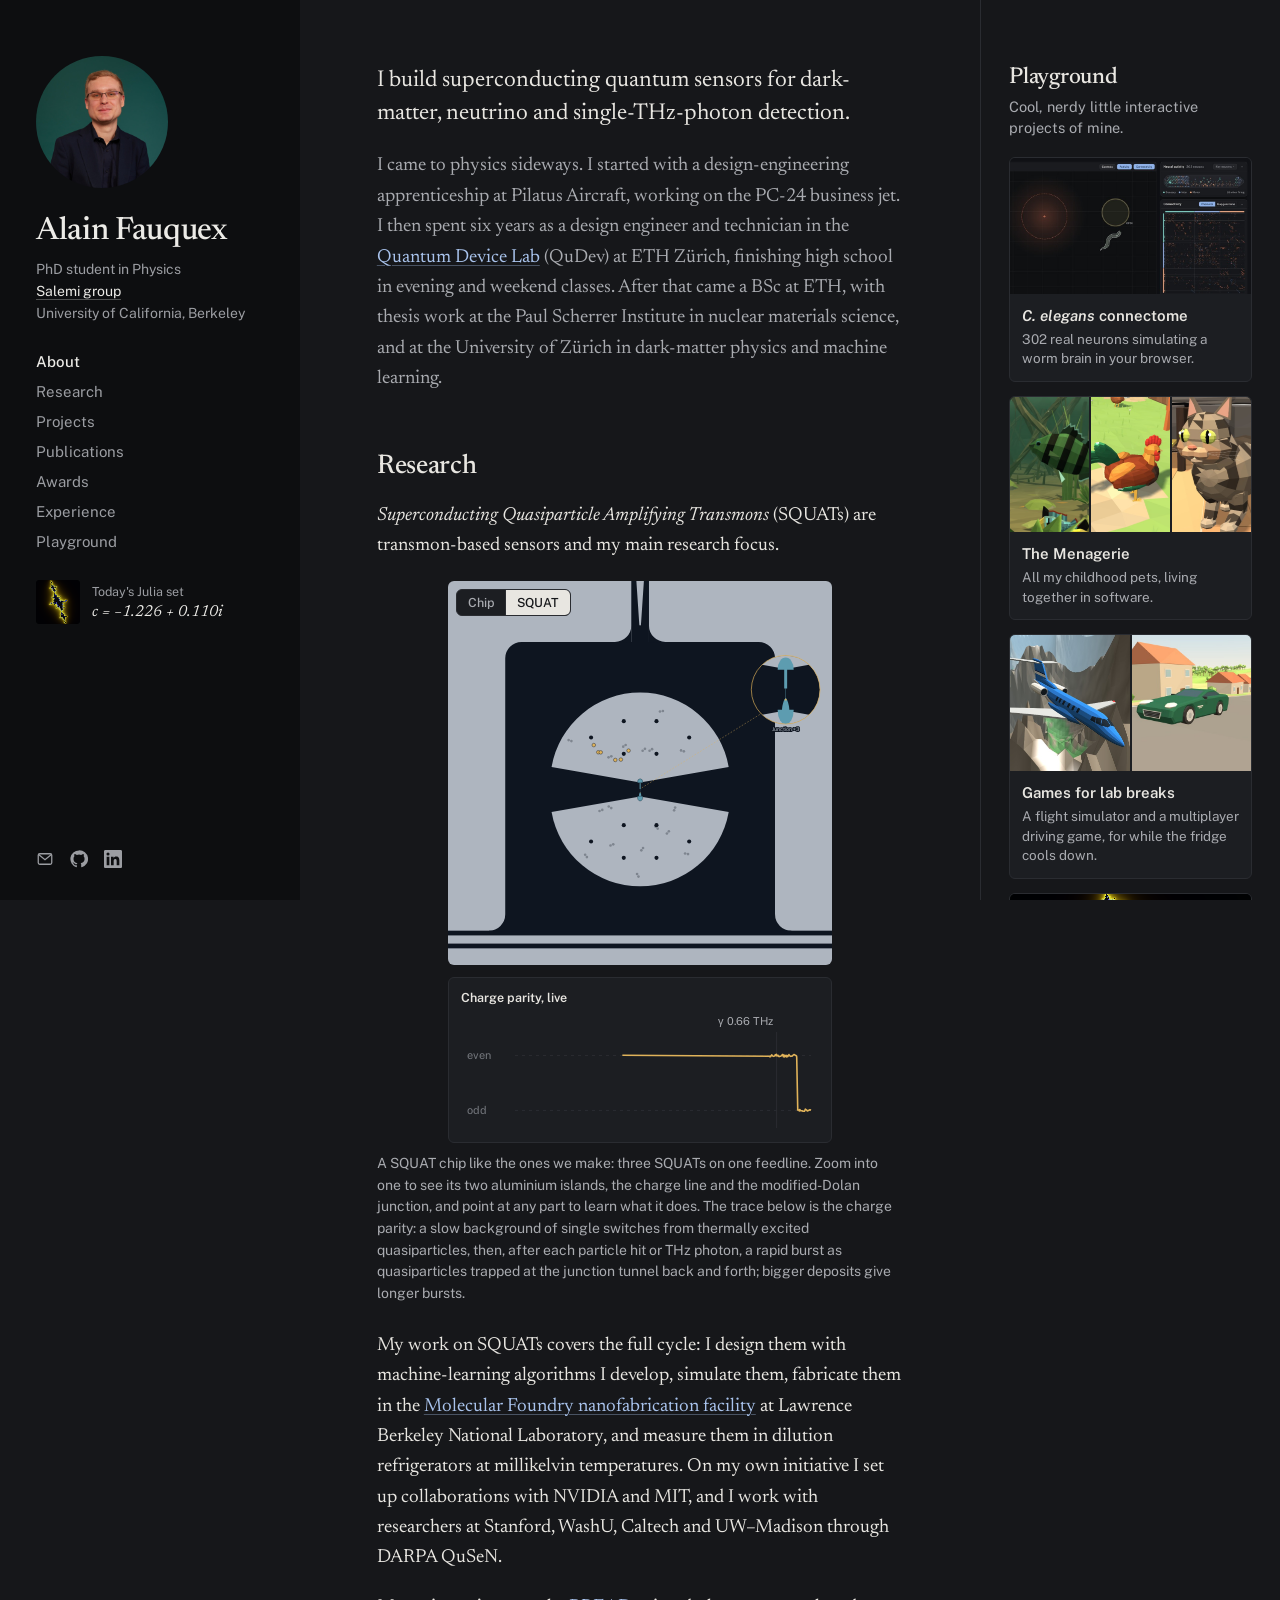
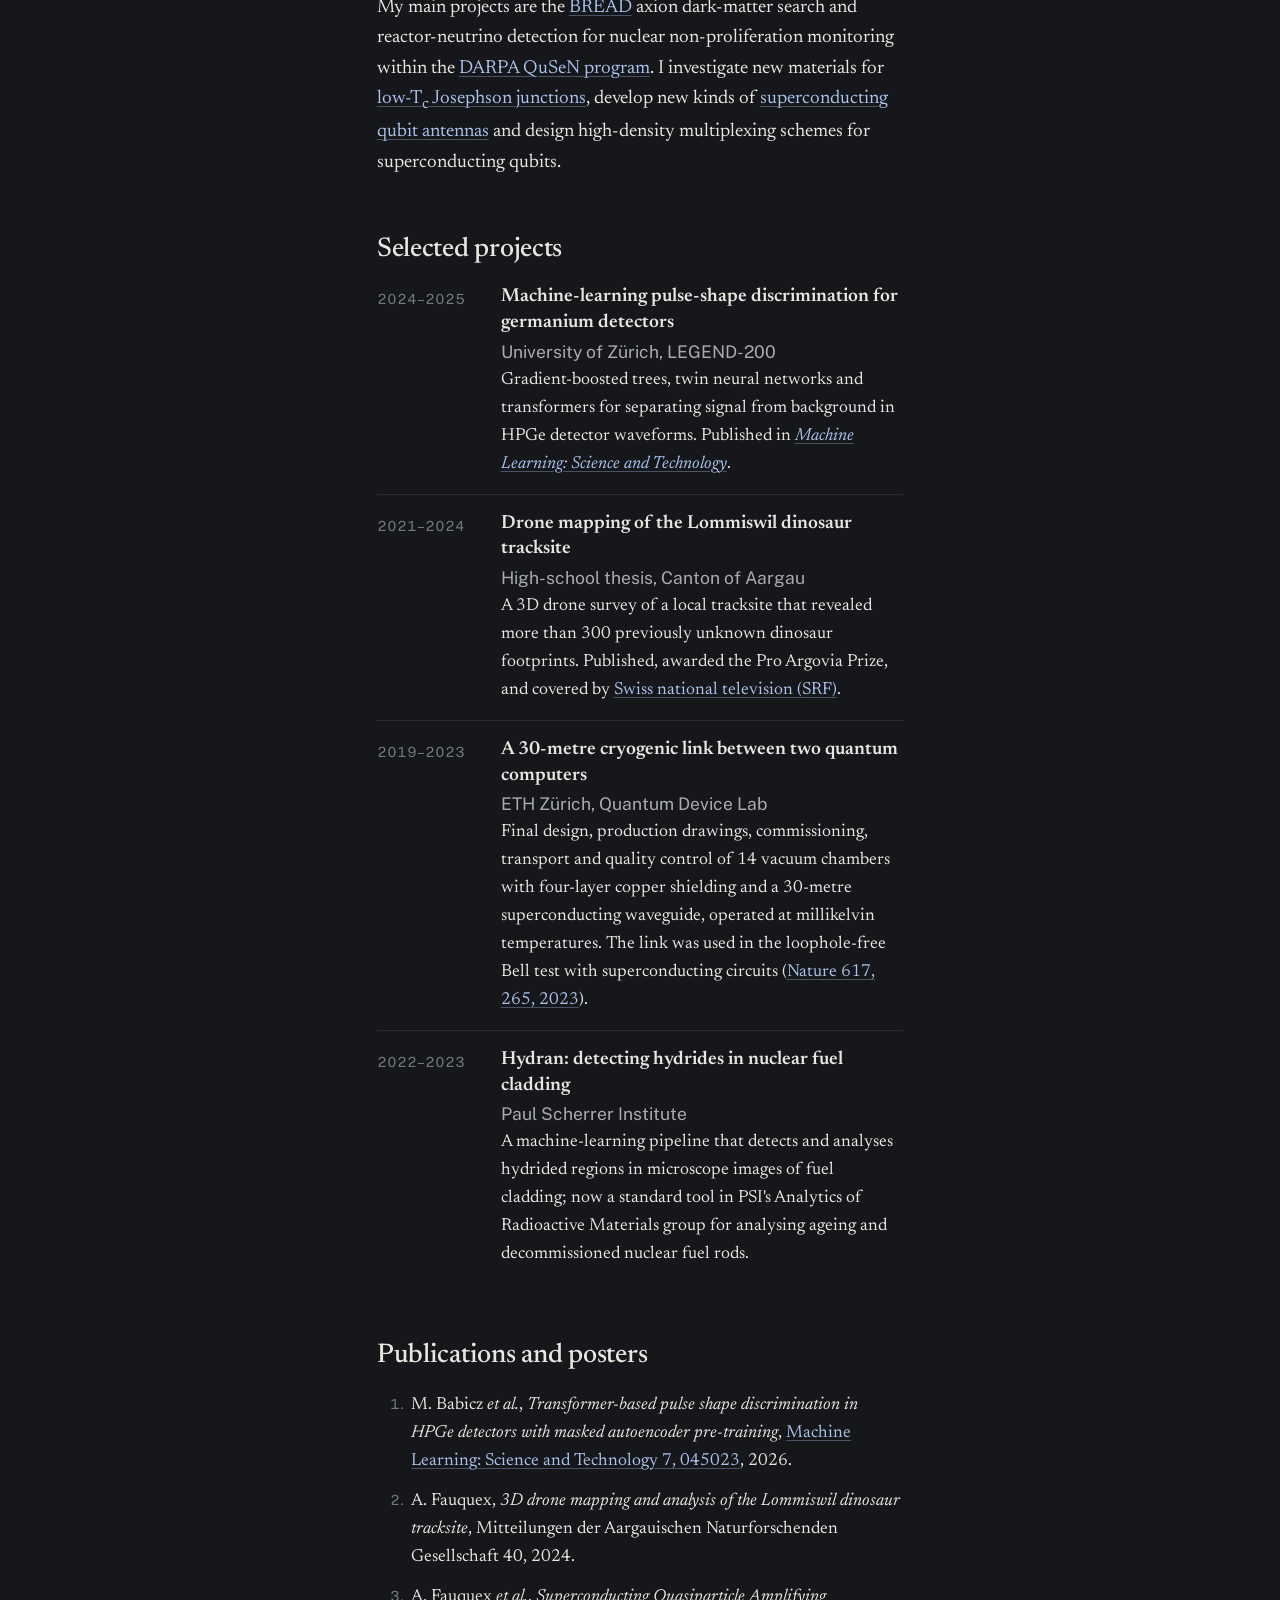
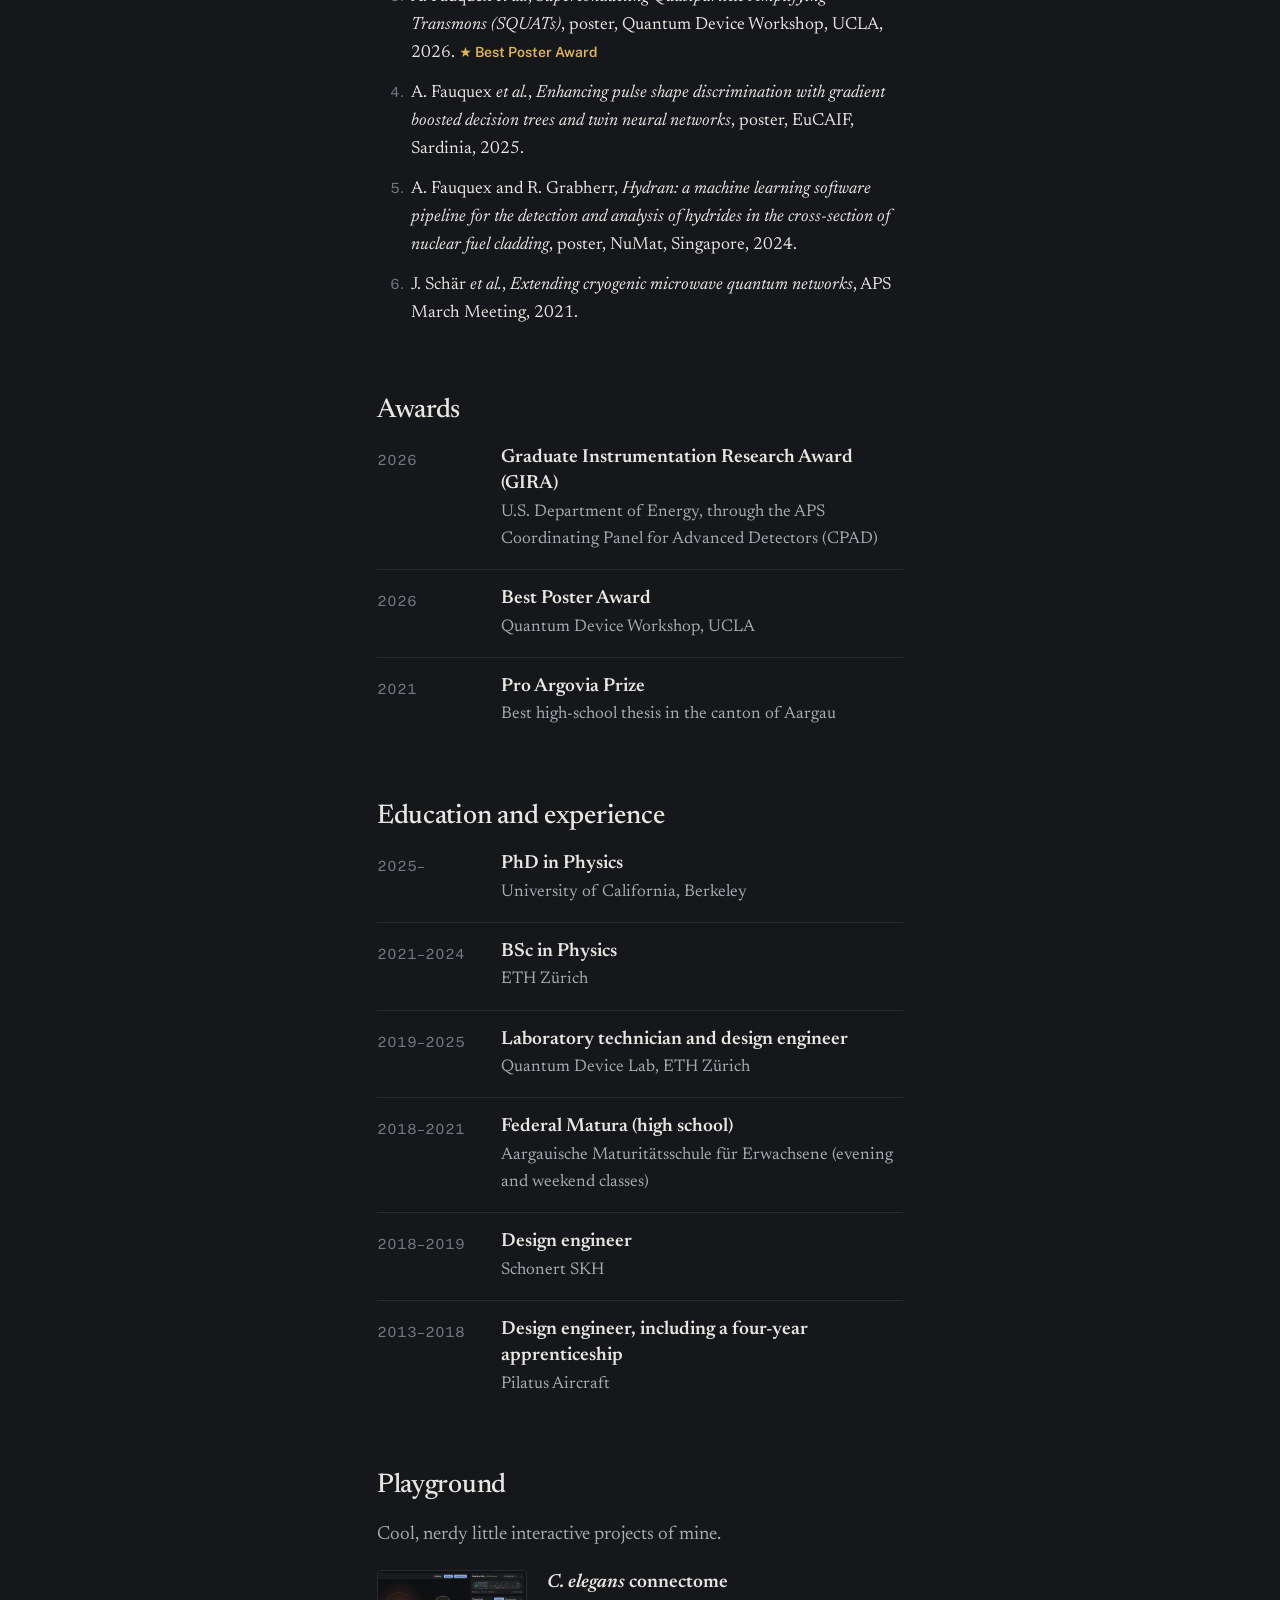
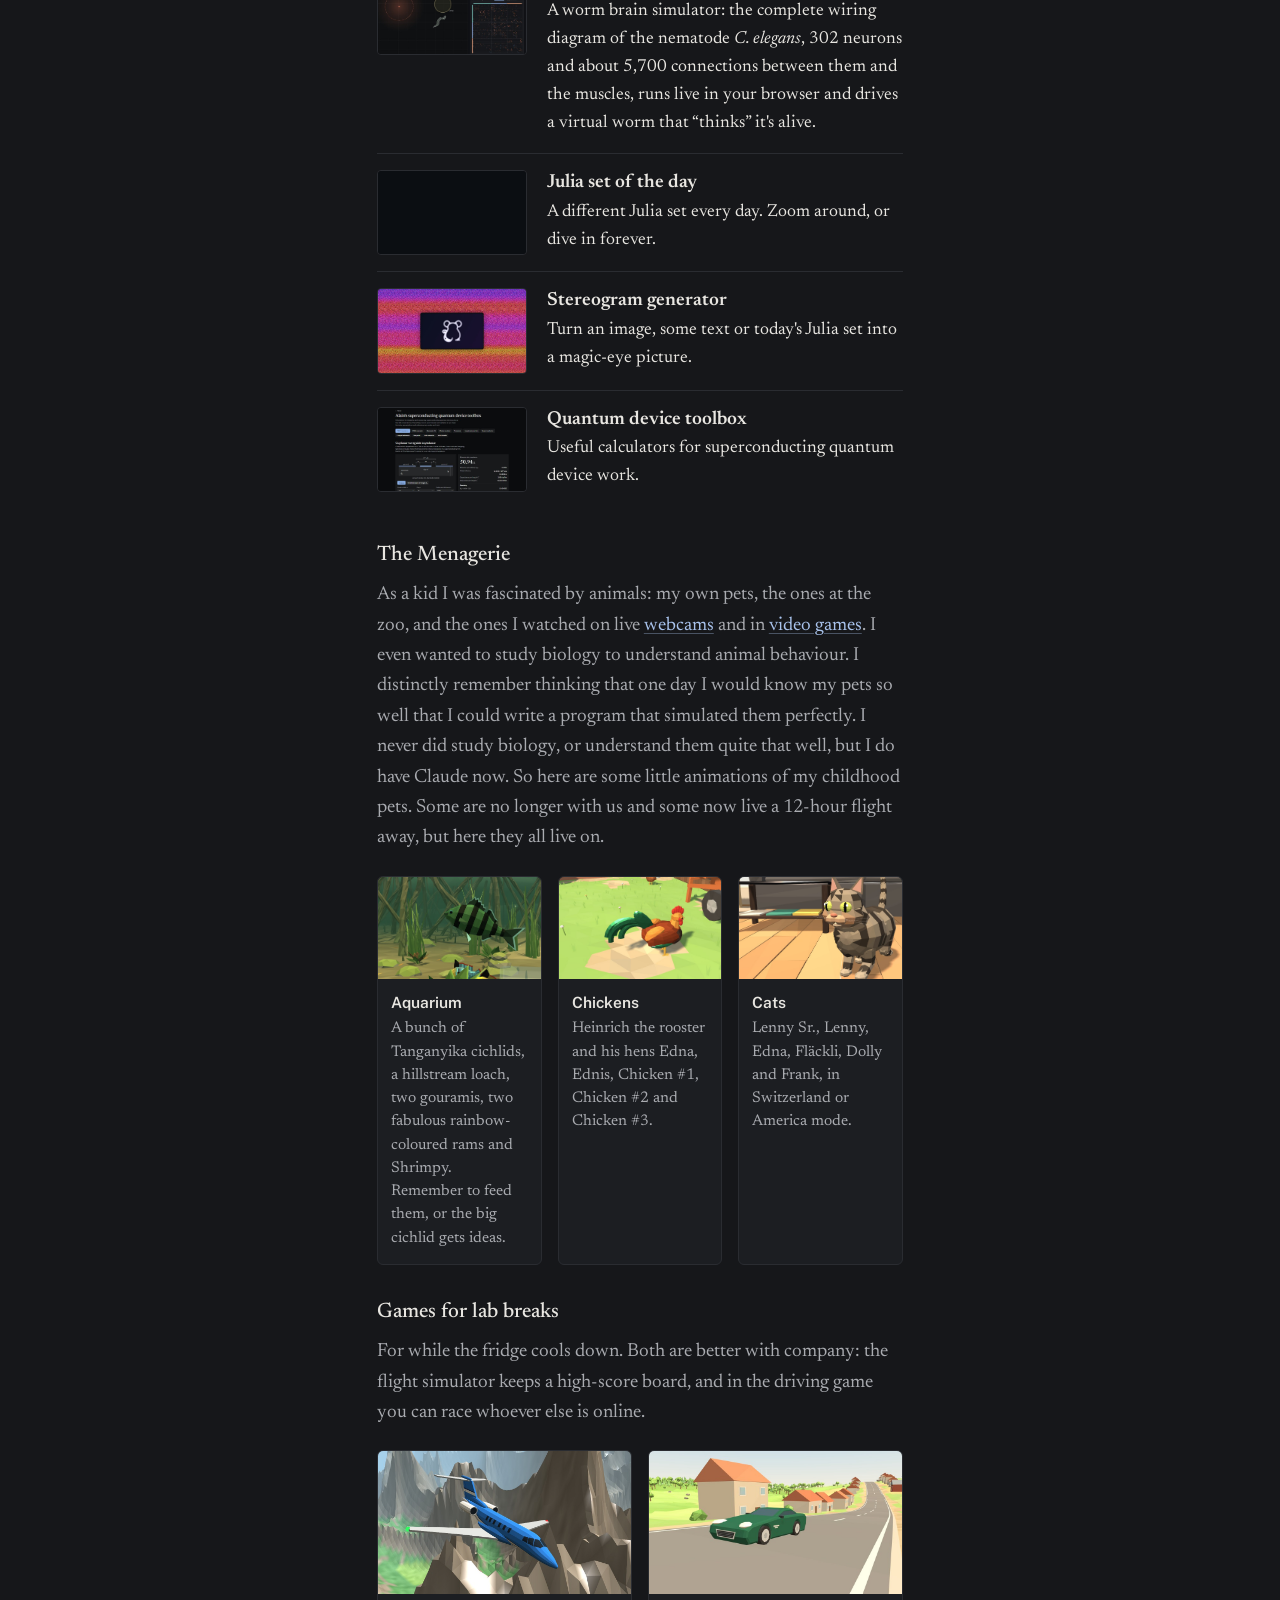
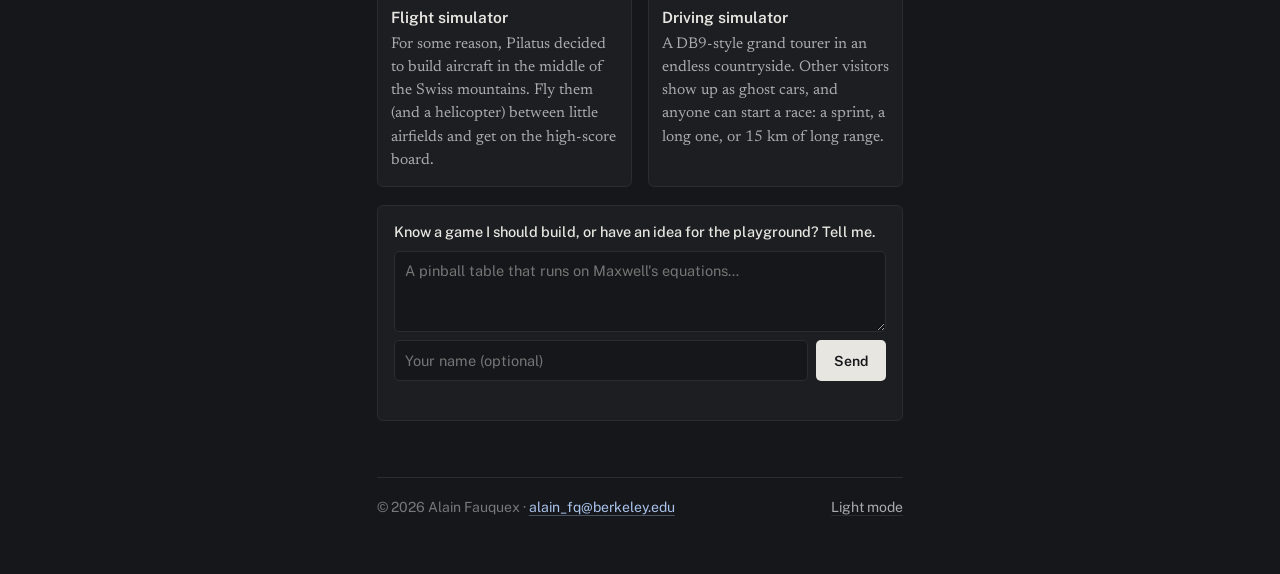
==== index.html @ 5c532722 "SQUAT figure: no native browser tooltip over the drawing Co-Authored-By: Claude Opus 5.5 <noreply@an" ====
<!doctype html>
<html lang="en">
<head>
  <meta charset="utf-8">
  <meta name="viewport" content="width=device-width, initial-scale=1">
  <title>Alain Fauquex</title>
  <meta name="description" content="Alain Fauquex, physics PhD student at UC Berkeley building superconducting quantum sensors for dark-matter, neutrino and single-THz-photon detection.">
  <link rel="icon" href="data:image/svg+xml,<svg xmlns='http://www.w3.org/2000/svg' viewBox='0 0 100 100'><rect width='100' height='100' rx='20' fill='%23121315'/><path d='M14 20 L46 46 L46 54 L14 80 Z' fill='%23ecebe7'/><path d='M86 20 L54 46 L54 54 L86 80 Z' fill='%23ecebe7'/><rect x='46' y='48' width='8' height='4' fill='%23e0b35a'/></svg>">
  <link rel="preconnect" href="https://fonts.googleapis.com">
  <link rel="preconnect" href="https://fonts.gstatic.com" crossorigin>
  <link href="https://fonts.googleapis.com/css2?family=Newsreader:ital,opsz,wght@0,6..72,400;0,6..72,500;0,6..72,600;1,6..72,400&family=Public+Sans:wght@400;500;600&display=swap" rel="stylesheet">
  <link rel="stylesheet" href="assets/style.css?v=20261126e">
  <script src="assets/site.js?v=20261123a"></script>
  <script src="assets/julia-day.js?v=20261122k"></script>
  <script src="assets/previews.js?v=20261124a" defer></script>
  <script src="assets/squat.js?v=20261126g" defer></script>
</head>
<body>
<div class="layout">

  <aside class="side">
    <img class="portrait" src="assets/headshot.jpg" alt="Portrait of Alain Fauquex" width="132" height="132">
    <div>
      <h1>Alain Fauquex</h1>
      <p class="tag">PhD student in Physics<br><a href="https://physics.berkeley.edu/research-faculty/salemi-group">Salemi group</a><br>University of California, Berkeley</p>
    </div>

    <nav aria-label="Sections">
      <a href="#about">About</a>
      <a href="#research">Research</a>
      <a href="#projects">Projects</a>
      <a href="#publications">Publications</a>
      <a href="#awards">Awards</a>
      <a href="#experience">Experience</a>
      <a href="#playground">Playground</a>
    </nav>

    <a class="julia-chip" href="playground/julia.html">
      <canvas id="julia-thumb" width="96" height="96" aria-hidden="true"></canvas>
      <span><span class="jl">Today's Julia set</span><span id="julia-name" class="jn"></span></span>
    </a>

    <div class="links">
      <a data-email href="#" aria-label="Email" title="Email">
        <svg viewBox="0 0 24 24" fill="none" stroke="currentColor" stroke-width="1.7"><rect x="3" y="5" width="18" height="14" rx="2"/><path d="m3.5 6 8.5 7 8.5-7"/></svg>
      </a>
      <a href="https://github.com/fauquexa" aria-label="GitHub" title="GitHub">
        <svg viewBox="0 0 24 24" fill="currentColor"><path d="M12 .5a11.5 11.5 0 0 0-3.64 22.41c.58.1.79-.25.79-.56v-2c-3.2.7-3.88-1.37-3.88-1.37-.52-1.33-1.28-1.69-1.28-1.69-1.05-.71.08-.7.08-.7 1.16.08 1.77 1.19 1.77 1.19 1.03 1.77 2.7 1.26 3.36.96.1-.75.4-1.26.73-1.55-2.55-.29-5.24-1.28-5.24-5.69 0-1.26.45-2.28 1.19-3.09-.12-.29-.52-1.46.11-3.05 0 0 .97-.31 3.17 1.18a11 11 0 0 1 5.77 0c2.2-1.49 3.17-1.18 3.17-1.18.63 1.59.23 2.76.11 3.05.74.81 1.19 1.83 1.19 3.09 0 4.42-2.7 5.39-5.26 5.68.41.36.78 1.06.78 2.14v3.17c0 .31.21.67.8.56A11.5 11.5 0 0 0 12 .5Z"/></svg>
      </a>
      <a href="https://www.linkedin.com/in/alain-fauquex-3509b337a/" aria-label="LinkedIn" title="LinkedIn">
        <svg viewBox="0 0 24 24" fill="currentColor"><path d="M20.45 20.45h-3.56v-5.57c0-1.33-.03-3.04-1.85-3.04-1.86 0-2.14 1.45-2.14 2.94v5.67H9.34V9h3.42v1.56h.05c.48-.9 1.64-1.85 3.37-1.85 3.6 0 4.27 2.37 4.27 5.46v6.28ZM5.34 7.43a2.06 2.06 0 1 1 0-4.13 2.06 2.06 0 0 1 0 4.13ZM7.12 20.45H3.56V9h3.56v11.45ZM22.22 0H1.77C.79 0 0 .77 0 1.73v20.54C0 23.23.79 24 1.77 24h20.45c.98 0 1.78-.77 1.78-1.73V1.73C24 .77 23.2 0 22.22 0Z"/></svg>
      </a>
    </div>
  </aside>

  <main class="main">

    <section id="about">
      <p class="lead">I build superconducting quantum sensors for dark-matter, neutrino and single-THz-photon detection.</p>
      <p class="soft">I came to physics sideways. I started with a design-engineering apprenticeship at Pilatus Aircraft, working on the PC-24 business jet. I then spent six years as a design engineer and technician in the <a href="https://qudev.phys.ethz.ch/">Quantum Device Lab</a> (QuDev) at ETH Zürich, finishing high school in evening and weekend classes. After that came a BSc at ETH, with thesis work at the Paul Scherrer Institute in nuclear materials science, and at the University of Zürich in dark-matter physics and machine learning.</p>
    </section>

    <section id="research">
      <h2>Research</h2>
      <p><em>Superconducting Quasiparticle Amplifying Transmons</em> (SQUATs) are transmon-based sensors and my main research focus.</p>
      <figure class="squat" id="squatFig">
        <div class="sq-stage">
          <svg viewBox="-235 -255 470 470" role="group" aria-label="Interactive drawing of a SQUAT chip: three pizza-shaped SQUATs on one feedline, which zooms into a single SQUAT with its charge line, two superconducting islands and a modified-Dolan Josephson junction"></svg>
          <div class="sq-zoom" role="group" aria-label="Zoom"><button type="button" data-view="chip">Chip</button><button type="button" data-view="squat" class="on">SQUAT</button></div>
          <p class="sq-hint" hidden>Click a SQUAT to zoom in</p>
        </div>
        <div class="sq-panel sq-tracebox">
          <div class="sq-head">Charge parity, live</div>
          <div class="sq-trace"><canvas aria-hidden="true"></canvas></div>
        </div>
        <figcaption>A SQUAT chip like the ones we make: three SQUATs on one feedline. Zoom into one to see its two aluminium islands, the charge line and the modified-Dolan junction, and point at any part to learn what it does. The trace below is the charge parity: a slow background of single switches from thermally excited quasiparticles, then, after each particle hit or THz photon, a rapid burst as quasiparticles trapped at the junction tunnel back and forth; bigger deposits give longer bursts.</figcaption>
      </figure>
      <p>My work on SQUATs covers the full cycle: I design them with machine-learning algorithms I develop, simulate them, fabricate them in the <a href="https://foundry.lbl.gov/expertise-instrumentation/#nanofabrication-facility-instrumentation">Molecular Foundry nanofabrication facility</a> at Lawrence Berkeley National Laboratory, and measure them in dilution refrigerators at millikelvin temperatures. On my own initiative I set up collaborations with NVIDIA and MIT, and I work with researchers at Stanford, WashU, Caltech and UW–Madison through DARPA QuSeN.</p>
      <p>My main projects are the <a href="https://arxiv.org/abs/2111.12103">BREAD</a> axion dark-matter search and reactor-neutrino detection for nuclear non-proliferation monitoring within the <a href="https://www.darpa.mil/research/programs/qusen">DARPA QuSeN program</a>. I investigate new materials for <a href="https://arxiv.org/abs/2510.25203">low-T<sub>c</sub> Josephson junctions</a>, develop new kinds of <a href="https://arxiv.org/abs/2103.06803">superconducting qubit antennas</a> and design high-density multiplexing schemes for superconducting qubits.</p>
    </section>

    <section id="projects">
      <h2>Selected projects</h2>
      <ul class="entries">
        <li><span class="when">2024–2025</span><div>
          <h3>Machine-learning pulse-shape discrimination for germanium detectors</h3>
          <p class="meta">University of Zürich, LEGEND-200</p>
          <p>Gradient-boosted trees, twin neural networks and transformers for separating signal from background in HPGe detector waveforms. Published in <a href="https://iopscience.iop.org/article/10.1088/2632-2153/ae7ec9"><i>Machine Learning: Science and Technology</i></a>.</p>
        </div></li>
        <li><span class="when">2021–2024</span><div>
          <h3>Drone mapping of the Lommiswil dinosaur tracksite</h3>
          <p class="meta">High-school thesis, Canton of Aargau</p>
          <p>A 3D drone survey of a local tracksite that revealed more than 300 previously unknown dinosaur footprints. Published, awarded the Pro Argovia Prize, and covered by <a href="https://www.srf.ch/wissen/natur-tiere/palaeontologie-von-oben-drohnen-enthuellen-schweizer-dinosaurierspuren-aus-der-luft">Swiss national television (SRF)</a>.</p>
        </div></li>
        <li><span class="when">2019–2023</span><div>
          <h3>A 30-metre cryogenic link between two quantum computers</h3>
          <p class="meta">ETH Zürich, Quantum Device Lab</p>
          <p>Final design, production drawings, commissioning, transport and quality control of 14 vacuum chambers with four-layer copper shielding and a 30-metre superconducting waveguide, operated at millikelvin temperatures. The link was used in the loophole-free Bell test with superconducting circuits (<a href="https://www.nature.com/articles/s41586-023-05885-0">Nature 617, 265, 2023</a>).</p>
        </div></li>
        <li><span class="when">2022–2023</span><div>
          <h3>Hydran: detecting hydrides in nuclear fuel cladding</h3>
          <p class="meta">Paul Scherrer Institute</p>
          <p>A machine-learning pipeline that detects and analyses hydrided regions in microscope images of fuel cladding; now a standard tool in PSI's Analytics of Radioactive Materials group for analysing ageing and decommissioned nuclear fuel rods.</p>
        </div></li>
      </ul>
    </section>

    <section id="publications">
      <h2>Publications and posters</h2>
      <ol class="pubs">
        <li>M. Babicz <i>et al.</i>, <span class="title">Transformer-based pulse shape discrimination in HPGe detectors with masked autoencoder pre-training</span>, <a href="https://iopscience.iop.org/article/10.1088/2632-2153/ae7ec9">Machine Learning: Science and Technology 7, 045023</a>, 2026.</li>
        <li>A. Fauquex, <span class="title">3D drone mapping and analysis of the Lommiswil dinosaur tracksite</span>, Mitteilungen der Aargauischen Naturforschenden Gesellschaft 40, 2024.</li>
        <li>A. Fauquex <i>et al.</i>, <span class="title">Superconducting Quasiparticle Amplifying Transmons (SQUATs)</span>, poster, Quantum Device Workshop, UCLA, 2026. <span class="award">★ Best Poster Award</span></li>
        <li>A. Fauquex <i>et al.</i>, <span class="title">Enhancing pulse shape discrimination with gradient boosted decision trees and twin neural networks</span>, poster, EuCAIF, Sardinia, 2025.</li>
        <li>A. Fauquex and R. Grabherr, <span class="title">Hydran: a machine learning software pipeline for the detection and analysis of hydrides in the cross-section of nuclear fuel cladding</span>, poster, NuMat, Singapore, 2024.</li>
        <li>J. Schär <i>et al.</i>, <span class="title">Extending cryogenic microwave quantum networks</span>, APS March Meeting, 2021.</li>
      </ol>
    </section>

    <section id="awards">
      <h2>Awards</h2>
      <ul class="entries">
        <li><span class="when">2026</span><div><h3>Graduate Instrumentation Research Award (GIRA)</h3><span class="where">U.S. Department of Energy, through the APS Coordinating Panel for Advanced Detectors (CPAD)</span></div></li>
        <li><span class="when">2026</span><div><h3>Best Poster Award</h3><span class="where">Quantum Device Workshop, UCLA</span></div></li>
        <li><span class="when">2021</span><div><h3>Pro Argovia Prize</h3><span class="where">Best high-school thesis in the canton of Aargau</span></div></li>
      </ul>
    </section>

    <section id="experience">
      <h2>Education and experience</h2>
      <ul class="entries">
        <li><span class="when">2025–</span><div><h3>PhD in Physics</h3><span class="where">University of California, Berkeley</span></div></li>
        <li><span class="when">2021–2024</span><div><h3>BSc in Physics</h3><span class="where">ETH Zürich</span></div></li>
        <li><span class="when">2019–2025</span><div><h3>Laboratory technician and design engineer</h3><span class="where">Quantum Device Lab, ETH Zürich</span></div></li>
        <li><span class="when">2018–2021</span><div><h3>Federal Matura (high school)</h3><span class="where">Aargauische Maturitätsschule für Erwachsene (evening and weekend classes)</span></div></li>
        <li><span class="when">2018–2019</span><div><h3>Design engineer</h3><span class="where">Schonert SKH</span></div></li>
        <li><span class="when">2013–2018</span><div><h3>Design engineer, including a four-year apprenticeship</h3><span class="where">Pilatus Aircraft</span></div></li>
      </ul>
    </section>

    <section id="playground">
      <h2>Playground</h2>
      <p class="soft">Cool, nerdy little interactive projects of mine.</p>
      <ul class="entries playlist">
        <li><a class="thumb" href="playground/worm.html" tabindex="-1" aria-hidden="true"><img src="assets/thumbs/worm.jpg?v=20261124b" alt="" loading="lazy" width="800" height="450"></a><div><h3><a href="playground/worm.html"><i>C. elegans</i> connectome</a></h3><p>A worm brain simulator: the complete wiring diagram of the nematode <i>C. elegans</i>, 302 neurons and about 5,700 connections between them and the muscles, runs live in your browser and drives a virtual worm that “thinks” it's alive.</p></div></li>
        <li><a class="thumb" href="playground/julia.html" tabindex="-1" aria-hidden="true"><canvas data-preview="julia"></canvas></a><div><h3><a href="playground/julia.html">Julia set of the day</a></h3><p>A different Julia set every day. Zoom around, or dive in forever.</p></div></li>
        <li><a class="thumb" href="playground/stereogram.html" tabindex="-1" aria-hidden="true"><img src="assets/thumbs/stereogram.jpg" alt="" loading="lazy" width="800" height="450"></a><div><h3><a href="playground/stereogram.html">Stereogram generator</a></h3><p>Turn an image, some text or today's Julia set into a magic-eye picture.</p></div></li>
        <li><a class="thumb" href="playground/toolbox.html" tabindex="-1" aria-hidden="true"><img src="assets/thumbs/toolbox.jpg" alt="" loading="lazy" width="800" height="450"></a><div><h3><a href="playground/toolbox.html">Quantum device toolbox</a></h3><p>Useful calculators for superconducting quantum device work.</p></div></li>
      </ul>
      <div id="menagerie" class="menagerie">
        <h3 class="subhead">The Menagerie</h3>
        <p class="soft">As a kid I was fascinated by animals: my own pets, the ones at the zoo, and the ones I watched on live <a href="https://www.montereybayaquarium.org/cams-videos/live-cams">webcams</a> and in <a href="https://en.wikipedia.org/wiki/Zoo_Tycoon_2">video games</a>. I even wanted to study biology to understand animal behaviour. I distinctly remember thinking that one day I would know my pets so well that I could write a program that simulated them perfectly. I never did study biology, or understand them quite that well, but I do have Claude now. So here are some little animations of my childhood pets. Some are no longer with us and some now live a 12-hour flight away, but here they all live on.</p>
        <ul class="pets">
          <li><a href="playground/aquarium.html"><img src="assets/thumbs/aquarium.jpg" alt="Cichlids and friends in a mangrove creek" loading="lazy" width="800" height="450"><b>Aquarium</b><span>A bunch of Tanganyika cichlids, a hillstream loach, two gouramis, two fabulous rainbow-coloured rams and Shrimpy. Remember to feed them, or the big cichlid gets ideas.</span></a></li>
          <li><a href="playground/chickens.html"><img src="assets/thumbs/chickens.jpg" alt="Chickens in a back garden" loading="lazy" width="800" height="450"><b>Chickens</b><span>Heinrich the rooster and his hens Edna, Ednis, Chicken #1, Chicken #2 and Chicken #3.</span></a></li>
          <li><a href="playground/cats.html"><img src="assets/thumbs/cats.jpg" alt="Six cats in a little apartment" loading="lazy" width="800" height="450"><b>Cats</b><span>Lenny Sr., Lenny, Edna, Fläckli, Dolly and Frank, in Switzerland or America mode.</span></a></li>
        </ul>
      </div>
      <div id="games" class="menagerie">
        <h3 class="subhead">Games for lab breaks</h3>
        <p class="soft">For while the fridge cools down. Both are better with company: the flight simulator keeps a high-score board, and in the driving game you can race whoever else is online.</p>
        <ul class="pets duo-cards">
          <li><a href="playground/flight.html"><img src="assets/thumbs/flight.jpg" alt="A PC-24 flying over low-poly mountains" loading="lazy" width="800" height="450"><b>Flight simulator</b><span>For some reason, Pilatus decided to build aircraft in the middle of the Swiss mountains. Fly them (and a helicopter) between little airfields and get on the high-score board.</span></a></li>
          <li><a href="playground/drive.html"><img src="assets/thumbs/drive.jpg?v=20261125c" alt="A green low-poly grand tourer on a village road" loading="lazy" width="800" height="450"><b>Driving simulator</b><span>A DB9-style grand tourer in an endless countryside. Other visitors show up as ghost cars, and anyone can start a race: a sprint, a long one, or 15 km of long range.</span></a></li>
        </ul>
        <form class="recommend" id="recommend" novalidate>
          <label for="recMsg">Know a game I should build, or have an idea for the playground? Tell me.</label>
          <textarea id="recMsg" name="message" rows="3" maxlength="1000" placeholder="A pinball table that runs on Maxwell's equations…"></textarea>
          <div class="rec-row">
            <input id="recName" name="name" type="text" maxlength="40" autocomplete="name" placeholder="Your name (optional)" aria-label="Your name (optional)">
            <input id="recWeb" name="website" type="text" tabindex="-1" autocomplete="off" aria-hidden="true" class="rec-hp">
            <button type="submit" id="recSend">Send</button>
          </div>
          <p class="rec-status" id="recStatus" aria-live="polite"></p>
        </form>
      </div>
    </section>

    <footer>
      <span>© <span id="yr"></span> Alain Fauquex · <a data-email="text" href="#">Email</a></span>
      <button class="theme-btn" type="button">Dark mode</button>
    </footer>
  </main>

  <aside class="play" id="play" aria-label="Playground">
    <div class="play-head">
      <h2>Playground</h2>
      <p>Cool, nerdy little interactive projects of mine.</p>
    </div>
    <div class="tiles">
      <a class="tile" href="playground/worm.html"><img src="assets/thumbs/worm.jpg?v=20261124b" alt="The worm brain simulator: a worm in its arena next to the connectivity matrix" loading="lazy" width="800" height="450"><span class="t"><b><i>C. elegans</i> connectome</b><span>302 real neurons simulating a worm brain in your browser.</span></span></a>
      <a class="tile" href="#menagerie"><span class="trio" aria-hidden="true"><img src="assets/thumbs/aquarium.jpg" alt="" loading="lazy" width="800" height="450"><img src="assets/thumbs/chickens.jpg" alt="" loading="lazy" width="800" height="450"><img src="assets/thumbs/cats.jpg" alt="" loading="lazy" width="800" height="450"></span><span class="t"><b>The Menagerie</b><span>All my childhood pets, living together in software.</span></span></a>
      <a class="tile" href="#games"><span class="duo" aria-hidden="true"><img src="assets/thumbs/flight.jpg" alt="" loading="lazy" width="800" height="450"><img src="assets/thumbs/drive.jpg?v=20261125c" alt="" loading="lazy" width="800" height="450"></span><span class="t"><b>Games for lab breaks</b><span>A flight simulator and a multiplayer driving game, for while the fridge cools down.</span></span></a>
      <a class="tile" href="playground/julia.html"><canvas data-preview="julia" aria-hidden="true"></canvas><span class="t"><b>Julia set of the day</b><span>A new fractal every day.</span></span></a>
      <a class="tile" href="playground/stereogram.html"><img src="assets/thumbs/stereogram.jpg" alt="A stereogram with a hidden logo" loading="lazy" width="800" height="450"><span class="t"><b>Stereogram generator</b><span>Hide your logo, some text or today's Julia set in a magic-eye picture.</span></span></a>
      <a class="tile" href="playground/toolbox.html"><img src="assets/thumbs/toolbox.jpg" alt="The quantum device toolbox" loading="lazy" width="800" height="450"><span class="t"><b>Quantum device toolbox</b><span>The little calculators I keep needing in the lab.</span></span></a>
    </div>
  </aside>
</div>

<script>
  document.getElementById("yr").textContent = new Date().getFullYear();
  (function () {   // recommendations: an insert-only table in the flight sim's Supabase project
    const URL = "https://wemzarbrguakuubrvnup.supabase.co/rest/v1/recommendations", KEY = "sb_publishable_4SEdchJwygPY8b-BCyJxjw_eatXLJ68";
    const form = document.getElementById("recommend"), msg = document.getElementById("recMsg"), name = document.getElementById("recName");
    const btn = document.getElementById("recSend"), status = document.getElementById("recStatus");
    const say = (t, bad) => { status.textContent = t; status.classList.toggle("bad", !!bad); };
    form.addEventListener("submit", async (e) => {
      e.preventDefault();
      const text = msg.value.trim();
      if (!text) { say("Write something first.", true); msg.focus(); return; }
      if (document.getElementById("recWeb").value) { form.reset(); say("Thanks, got it!"); return; }   // a bot filled the hidden field
      let last = 0; try { last = +localStorage.getItem("recSent") || 0; } catch (err) {}
      if (Date.now() - last < 30000) { say("Thanks! Give it half a minute before sending another one.", true); return; }
      btn.disabled = true; say("Sending…");
      try {
        const r = await fetch(URL, { method: "POST", headers: { apikey: KEY, "Content-Type": "application/json", Prefer: "return=minimal" },
          body: JSON.stringify({ message: text.slice(0, 1000), name: name.value.trim().slice(0, 40) || null, page: "home" }) });
        if (!r.ok) throw new Error(r.status);
        try { localStorage.setItem("recSent", String(Date.now())); } catch (err) {}
        form.reset(); say("Thanks, got it!");
      } catch (err) {
        say("That didn't go through. Please try again in a bit.", true);
      } finally { btn.disabled = false; }
    });
  })();
  (function () {   // today's Julia set in the sidebar
    const spec = JuliaDay.spec(JuliaDay.dateKey(new Date()));
    const [re, im] = spec.c, f = (v) => (v < 0 ? "−" : "") + Math.abs(v).toFixed(3);
    document.getElementById("julia-name").textContent = "c = " + f(re) + (im < 0 ? " − " : " + ") + Math.abs(im).toFixed(3) + "i";
    JuliaDay.renderCPU(document.getElementById("julia-thumb"), spec, { maxIt: 160 });
  })();
</script>
</body>
</html>
---- assets/style.css ----
/* Alain Fauquex — site styles
   Three columns on wide screens (identity · content · playground), two on laptops, one on phones. */

:root {
  --bg: #fbfaf7;
  --bg-side: #121315;
  --ink: #1c1d20;
  --ink-soft: #55585e;
  --ink-faint: #8a8d93;
  --rule: #e7e3db;
  --accent: #244f8c;
  --accent-line: rgba(36, 79, 140, .3);
  --side-ink: #ecebe7;
  --side-soft: #9b9da2;
  --tile: #ffffff;
  --gold: #a87414;
  --fig-metal: #d6dae0;
  --fig-sub: #1f2b3d;
  --fig-metal-hi: #f2f4f7;
  --fig-sub-hi: #2f4566;
  --fig-lead: #6fb0c4;
  --fig-lead-hi: #9fd3e3;

  --serif: "Newsreader", "Iowan Old Style", "Palatino Linotype", Georgia, serif;
  --sans: "Public Sans", "Helvetica Neue", Arial, system-ui, sans-serif;
}
:root[data-theme="dark"] {
  --bg: #16171a;
  --bg-side: #0d0e10;
  --ink: #e8e6e1;
  --ink-soft: #a9abb0;
  --ink-faint: #75787e;
  --rule: #2a2c31;
  --accent: #a9c3ec;
  --accent-line: rgba(169, 195, 236, .35);
  --tile: #1c1e22;
  --gold: #e0b35a;
  --fig-metal: #aeb5bf;
  --fig-sub: #0e1520;
  --fig-metal-hi: #d3d8de;
  --fig-sub-hi: #1b2a3f;
  --fig-lead: #5d9cb0;
  --fig-lead-hi: #8cc4d6;
}
@media (prefers-color-scheme: dark) {
  :root:not([data-theme="light"]) {
    --bg: #16171a;
    --bg-side: #0d0e10;
    --ink: #e8e6e1;
    --ink-soft: #a9abb0;
    --ink-faint: #75787e;
    --rule: #2a2c31;
    --accent: #a9c3ec;
    --accent-line: rgba(169, 195, 236, .35);
    --tile: #1c1e22;
  --gold: #e0b35a;
    --fig-metal: #aeb5bf;
    --fig-sub: #0e1520;
    --fig-metal-hi: #d3d8de;
    --fig-sub-hi: #1b2a3f;
    --fig-lead: #5d9cb0;
    --fig-lead-hi: #8cc4d6;
  }
}

* { box-sizing: border-box; }
html { scroll-behavior: smooth; }
body {
  margin: 0;
  background: var(--bg);
  color: var(--ink);
  font-family: var(--serif);
  font-size: 19px;
  line-height: 1.6;
  font-optical-sizing: auto;
  -webkit-font-smoothing: antialiased;
  text-rendering: optimizeLegibility;
}
a { color: var(--accent); text-decoration: underline; text-decoration-color: var(--accent-line); text-decoration-thickness: 1px; text-underline-offset: 3px; transition: text-decoration-color .15s; }
a:hover { text-decoration-color: currentColor; }
p { margin: 0 0 1em; }
em, i { font-style: italic; }

/* ---------- layout ---------- */
.layout { display: grid; grid-template-columns: minmax(260px, 320px) 1fr; min-height: 100vh; }

.side {
  background: var(--bg-side); color: var(--side-ink);
  position: sticky; top: 0; height: 100vh; overflow-y: auto;
  padding: 56px 36px 32px; display: flex; flex-direction: column; gap: 26px;
}
.side a { color: var(--side-ink); text-decoration: none; }
.portrait { width: 132px; height: 132px; border-radius: 50%; object-fit: cover; }
.side h1 { font-family: var(--serif); font-weight: 500; font-size: 32px; line-height: 1.1; margin: 0 0 10px; letter-spacing: -.01em; }
.side .tag { font-family: var(--sans); font-size: 14px; line-height: 1.55; color: var(--side-soft); margin: 0; }
.side .tag a { color: var(--side-ink); text-decoration: underline; text-decoration-color: rgba(236, 235, 231, .3); text-underline-offset: 3px; }
.side .tag a:hover { text-decoration-color: currentColor; }
.side nav { display: flex; flex-direction: column; gap: 6px; font-family: var(--sans); font-size: 15px; }
.side nav a { color: var(--side-soft); width: fit-content; transition: color .15s; }
.side nav a:hover, .side nav a.active { color: var(--side-ink); }
.side nav a.active { font-weight: 500; }
.links { display: flex; gap: 16px; margin-top: auto; }
.links a { color: var(--side-soft); display: inline-flex; }
.links a:hover { color: var(--side-ink); }
.links svg { width: 18px; height: 18px; }

.julia-chip { display: flex; align-items: center; gap: 12px; text-decoration: none; }
.julia-chip canvas { width: 44px; height: 44px; border-radius: 4px; background: #000; flex: none; opacity: .9; transition: opacity .15s; }
.julia-chip:hover canvas { opacity: 1; }
.julia-chip .jl { display: block; font-family: var(--sans); font-size: 12.5px; color: var(--side-soft); }
.julia-chip .jn { display: block; font-family: var(--serif); font-style: italic; font-size: 16px; color: var(--side-ink); line-height: 1.25; }

.main { padding: 64px clamp(20px, 6vw, 80px) 56px; max-width: 780px; }

/* ---------- sections ---------- */
section { margin-bottom: 56px; scroll-margin-top: 32px; }
h2 { font-family: var(--serif); font-weight: 500; font-size: 27px; line-height: 1.2; letter-spacing: -.01em; margin: 0 0 18px; }
h3 { font-family: var(--serif); font-weight: 600; font-size: 19px; line-height: 1.35; margin: 0 0 2px; }
.lead { font-size: 23px; line-height: 1.45; margin-bottom: .9em; }
.soft { color: var(--ink-soft); }
.small-sans, .when, .meta, footer, .tile .t { font-family: var(--sans); }

/* dated lists (projects, experience) */
.entries { list-style: none; padding: 0; margin: 0; }
.entries > li { display: grid; grid-template-columns: 104px 1fr; gap: 20px; padding: 16px 0; border-top: 1px solid var(--rule); }
.entries > li:first-child { border-top: 0; padding-top: 0; }
.when { font-size: 14px; color: var(--ink-faint); padding-top: 4px; font-variant-numeric: tabular-nums; }
.meta { font-size: 14.5px; color: var(--ink-soft); margin: 0 0 6px; }
.entries p { margin: 0; font-size: 17.5px; }
.entries .where { display: block; color: var(--ink-soft); font-size: 17px; }

/* the SQUAT figure in Research (assets/squat.js): a chip that zooms into one SQUAT on the left, the live
   charge parity and the description of the hovered part on the right; mask-style colours (metal light,
   etched silicon dark, the junction's lower-gap leads in teal, the oxide in gold) */
.squat { margin: 6px 0 26px; }
.sq-stage { position: relative; width: 73%; margin: 0 auto; border-radius: 6px; overflow: hidden; background: var(--bg); aspect-ratio: 1; }
.sq-stage svg { display: block; width: 100%; height: 100%; }
.sq-part { cursor: help; outline: none; }
.sq-metal > :not([fill]), .sq-metalf { fill: var(--fig-metal); transition: fill .15s; }
.sq-sub > :not([fill]), .sq-subf { fill: var(--fig-sub); transition: fill .15s; }
.sq-lead { fill: var(--fig-lead); }
.sq-padj { fill: var(--fig-lead); stroke: var(--fig-sub); stroke-width: .4; }
.sq-pads.hl .sq-padj { fill: var(--fig-lead-hi); }
.sq-barrier { fill: var(--gold); }
.sq-metal.hl > :not([fill]), .sq-part.hl .sq-metalf { fill: var(--fig-metal-hi); }
.sq-sub.hl > :not([fill]), .sq-part.hl .sq-subf { fill: var(--fig-sub-hi); }
.sq-jj.hl .sq-lead { fill: var(--fig-lead-hi); }
.pop { transform-box: fill-box; transform-origin: center; transition: transform .2s ease, filter .2s ease; }
.pop.hl, .pop.lift { transform: scale(1.07); filter: drop-shadow(0 3px 5px rgba(0, 0, 0, .45)); }
.sq-holes.pop { filter: none !important; }
.sq-jj.pop.hl { transform: scale(1.6); }
.sq-pads.pop.hl { transform: scale(1.3); }
.sq-over line { stroke: var(--fig-sub); stroke-width: 1.3; vector-effect: non-scaling-stroke; }
.sq-pairs circle { fill: var(--fig-sub); opacity: .3; }
.sq-qp { fill: var(--gold); stroke: var(--fig-sub); stroke-width: .5; }
.sq-ring { fill: none; stroke: var(--gold); stroke-width: 1.2; }
.sq-track { stroke: var(--gold); stroke-width: 1.4; stroke-dasharray: 4 3; }
.sq-photon { fill: none; stroke: var(--accent); stroke-width: 1.4; stroke-linecap: round; stroke-dasharray: 60 200; }
.sq-hit { fill: var(--gold); }
.sq-tunnel { fill: none; stroke: var(--gold); stroke-width: 1; }
.sq-recomb { fill: none; stroke: var(--fig-sub); stroke-width: .8; }
.sq-ins-bg { fill: var(--fig-sub); }
.sq-ins-island { fill: var(--fig-metal); }
.sq-ins-ring { fill: none; stroke: var(--gold); stroke-width: .8; }
.sq-ins-guide { stroke: var(--gold); stroke-width: .5; stroke-dasharray: 2 2; }
.sq-ins-label { font-family: var(--sans); font-size: 6.5px; fill: var(--fig-metal); text-anchor: middle; paint-order: stroke; stroke: var(--fig-sub); stroke-width: 2.4px; stroke-linejoin: round; }
.sq-zoom { position: absolute; top: 8px; left: 8px; display: inline-flex; border-radius: 6px; overflow: hidden; border: 1px solid var(--rule); background: var(--tile); }
.sq-zoom button { font-family: var(--sans); font-size: 12.5px; font-weight: 500; color: var(--ink-soft); background: none; border: 0; padding: 5px 11px; cursor: pointer; }
.sq-zoom button + button { border-left: 1px solid var(--rule); }
.sq-zoom button.on { background: var(--ink); color: var(--bg); }
.sq-zoom button:focus-visible { outline: 2px solid var(--accent); outline-offset: -2px; }
.sq-hint { position: absolute; bottom: 8px; left: 50%; transform: translateX(-50%); margin: 0; white-space: nowrap; font-family: var(--sans); font-size: 12px; color: var(--fig-metal); background: var(--fig-sub); padding: 3px 10px; border-radius: 99px; pointer-events: none; }
.sq-panel { border: 1px solid var(--rule); border-radius: 6px; background: var(--tile); padding: 10px 12px; font-family: var(--sans); }
.sq-head { font-size: 12.5px; font-weight: 600; color: var(--ink); margin-bottom: 4px; }
.sq-tracebox { width: 73%; margin: 12px auto 0; }
.sq-trace { height: 120px; }
.sq-trace canvas { display: block; width: 100%; height: 100%; }
.squat figcaption { font-family: var(--sans); font-size: 14px; line-height: 1.55; color: var(--ink-soft); margin-top: 10px; max-width: 70ch; }
@media (max-width: 860px) { .sq-stage, .sq-tracebox { width: 100%; } }
/* the description box that follows the cursor over the SQUAT */
.sq-tip { position: fixed; left: 0; top: 0; z-index: 60; max-width: 300px; pointer-events: none; opacity: 0; transition: opacity .12s;
  background: var(--tile); border: 1px solid var(--rule); border-radius: 6px; padding: 8px 11px; box-shadow: 0 6px 20px rgba(0, 0, 0, .35); font-family: var(--sans); }
.sq-tip.on { opacity: 1; }
.sq-tip b { display: block; font-size: 13.5px; font-weight: 600; color: var(--ink); margin-bottom: 3px; }
.sq-tip span { display: block; font-size: 12.8px; line-height: 1.5; color: var(--ink-soft); }

/* publications */
.pubs { margin: 0; padding-left: 1.6em; }
.pubs li { padding: 0 0 12px 4px; font-size: 17.5px; }
.pubs li::marker { font-family: var(--sans); font-size: 14px; color: var(--ink-faint); }
.pubs .title { font-style: italic; }
.note { font-family: var(--sans); font-size: 14px; color: var(--ink-soft); }
.award { font-family: var(--sans); font-size: 14px; font-weight: 600; color: var(--gold); white-space: nowrap; }

footer { font-size: 14px; color: var(--ink-faint); border-top: 1px solid var(--rule); padding-top: 18px; display: flex; justify-content: space-between; gap: 12px; flex-wrap: wrap; }
.theme-btn { background: none; border: 0; padding: 0; color: var(--ink-soft); font: inherit; cursor: pointer; text-decoration: underline; text-decoration-color: var(--rule); text-underline-offset: 3px; }
.theme-btn:hover { color: var(--ink); text-decoration-color: currentColor; }

/* ---------- playground list (end of the page) ---------- */
.playlist > li { grid-template-columns: 150px 1fr; align-items: start; }
.playlist .thumb { display: block; border-radius: 4px; overflow: hidden; border: 1px solid var(--rule); text-decoration: none; }
.playlist h3 a { color: var(--ink); text-decoration: none; }
.playlist h3 a:hover { text-decoration: underline; text-decoration-color: var(--ink-faint); }
.playlist p { margin-top: 2px; }
.subhead { font-size: 21px; font-weight: 500; margin: 34px 0 10px; }

/* the Menagerie: the pets get their own corner at the very end, as three cards to pick from */
.menagerie { scroll-margin-top: 32px; border-radius: 8px; }
.menagerie:target { animation: arrive 1.6s ease-out .35s; }
@keyframes arrive { from { background: var(--accent-line); box-shadow: 0 0 0 14px var(--accent-line); } to { background: transparent; box-shadow: 0 0 0 14px transparent; } }
.pets { list-style: none; padding: 0; margin: 22px 0 0; display: grid; grid-template-columns: repeat(3, minmax(0, 1fr)); gap: 16px; }
.pets a { display: block; height: 100%; text-decoration: none; color: var(--ink); background: var(--tile); border: 1px solid var(--rule); border-radius: 6px; overflow: hidden; transition: border-color .15s, transform .15s; }
.pets a:hover { border-color: var(--ink-faint); transform: translateY(-2px); }
.pets img { display: block; width: 100%; height: auto; aspect-ratio: 16 / 10; object-fit: cover; background: #0b0e12; }
.pets b { display: block; font-family: var(--sans); font-size: 15.5px; font-weight: 600; padding: 11px 13px 0; }
.pets span { display: block; font-size: 15.5px; line-height: 1.5; color: var(--ink-soft); padding: 3px 13px 14px; }
.pets.duo-cards { grid-template-columns: repeat(2, minmax(0, 1fr)); }
.pets.duo-cards img { aspect-ratio: 16 / 9; }
/* the recommendation box at the end of the games */
.recommend { margin-top: 18px; padding: 14px 16px; border: 1px solid var(--rule); border-radius: 6px; background: var(--tile); display: grid; gap: 8px; }
.recommend label { font-family: var(--sans); font-size: 14.5px; font-weight: 500; }
.recommend textarea, .recommend input { font: inherit; font-family: var(--sans); font-size: 14.5px; color: var(--ink); background: var(--bg); border: 1px solid var(--rule); border-radius: 5px; padding: 8px 10px; width: 100%; }
.recommend textarea { resize: vertical; min-height: 70px; line-height: 1.45; }
.recommend textarea:focus-visible, .recommend input:focus-visible, .recommend button:focus-visible { outline: 2px solid var(--accent); outline-offset: 1px; }
.rec-row { display: flex; gap: 8px; flex-wrap: wrap; }
.rec-row input { flex: 1 1 180px; width: auto; }
.rec-row button { font-family: var(--sans); font-size: 14px; font-weight: 600; color: var(--bg); background: var(--ink); border: 0; border-radius: 5px; padding: 8px 18px; cursor: pointer; }
.rec-row button:disabled { opacity: .55; cursor: default; }
.rec-hp { position: absolute; left: -9999px; width: 1px; height: 1px; opacity: 0; }
.rec-status { font-family: var(--sans); font-size: 13.5px; color: var(--ink-soft); margin: 0; min-height: 1.2em; }
.rec-status.bad { color: #b8452a; }

/* ---------- playground ---------- */
/* the sticky side columns scroll if they must, but without a visible scrollbar */
.side, .play { scrollbar-width: none; }
.side::-webkit-scrollbar, .play::-webkit-scrollbar { display: none; }
.play { padding: 64px 28px 32px 8px; }
.play-head h2 { font-size: 23px; margin-bottom: 4px; }
.play-head p { font-family: var(--sans); margin: 0 0 18px; color: var(--ink-soft); font-size: 14.5px; line-height: 1.5; }
.tiles { display: grid; gap: 14px; }
.tile { display: block; text-decoration: none; color: var(--ink); background: var(--tile); border: 1px solid var(--rule); border-radius: 6px; overflow: hidden; transition: border-color .15s, box-shadow .15s; }
.tile:hover { border-color: var(--ink-faint); }
.tile canvas, .tile img, .playlist canvas, .playlist img { display: block; width: 100%; height: auto; aspect-ratio: 16 / 9; object-fit: cover; background: #0b0e12; }
.tile .t { display: block; padding: 10px 12px 12px; }
.tile b { display: block; font-size: 15px; font-weight: 600; }
.tile .t span { display: block; font-size: 13.5px; color: var(--ink-soft); line-height: 1.45; margin-top: 2px; }
/* the Menagerie tile: three pets side by side in one picture */
.tile .trio { display: grid; grid-template-columns: repeat(3, 1fr); gap: 2px; aspect-ratio: 16 / 9; background: var(--tile); padding: 0; margin: 0; }
.tile .trio img { aspect-ratio: auto; height: 100%; min-height: 0; }
.tile .duo { display: grid; grid-template-columns: repeat(2, 1fr); gap: 2px; aspect-ratio: 16 / 9; background: var(--tile); }
.tile .duo img { aspect-ratio: auto; height: 100%; min-height: 0; }
.tile .duo img:nth-child(1) { object-position: 47% 50%; }   /* the plane */
.tile .duo img:nth-child(2) { object-position: 43% 50%; }   /* the car */
.tile .trio img:nth-child(2) { object-position: 67% 50%; }   /* Heinrich sits right of centre in the screenshot */
.tile .trio img:nth-child(3) { object-position: 73% 50%; }   /* and so does the cat */

@media (min-width: 1280px) {
  /* on wide screens the three columns (300 + 780 + ~700 for the 640px tiles) stay together
     in the middle: the dark side band grows to the left edge, and about the same gutter is
     left on the right, past the tiles */
  .layout {
    --gut: max(0px, (100vw - 1780px) / 2);
    grid-template-columns: calc(300px + var(--gut)) minmax(0, 780px) minmax(300px, 1fr);
  }
  .side { padding-left: calc(36px + var(--gut)); }
  .play { position: sticky; top: 0; height: 100vh; overflow-y: auto; border-left: 1px solid var(--rule); padding-left: 28px; }
  .tiles { max-width: 640px; }
}
@media (min-width: 1400px) {
  .tiles { grid-template-columns: 1fr 1fr; gap: 12px; }
  .tile:first-child, .tile:last-child { grid-column: span 2; }
  .tile:last-child img { aspect-ratio: 32 / 9; }
}
@media (min-width: 861px) and (max-width: 1279px) {
  .side { grid-row: 1 / span 2; }
  .play { grid-column: 2; grid-row: 1; padding: 44px clamp(20px, 6vw, 80px) 0; max-width: 780px; }
  .main { grid-column: 2; grid-row: 2; padding-top: 36px; }
  .tiles { grid-template-columns: repeat(3, minmax(0, 1fr)); gap: 10px; }
  .tile .t { padding: 8px 9px 10px; }
  .tile .t span { display: none; }
  .tile b { font-size: 13px; }
}
@media (max-width: 860px) {
  body { font-size: 18px; }
  .layout { grid-template-columns: 1fr; }
  .side { position: static; height: auto; padding: 40px 16px 28px; }
  .side nav { flex-direction: row; flex-wrap: wrap; gap: 6px 18px; }
  .links { margin-top: 0; }
  .play { order: 1; padding: 28px 0 4px 16px; }
  .play-head { padding-right: 16px; }
  .tiles { grid-auto-flow: column; grid-auto-columns: 72%; overflow-x: auto; scroll-snap-type: x mandatory; padding: 2px 16px 12px 0; }
  .tile { scroll-snap-align: start; }
  .main { order: 2; padding: 40px 16px 48px; }
  .entries > li { grid-template-columns: 1fr; gap: 2px; }
  .playlist > li { grid-template-columns: 110px 1fr; gap: 14px; }
  .pets, .pets.duo-cards { grid-template-columns: 1fr; gap: 12px; }
  .pets a { display: grid; grid-template-columns: 120px 1fr; }
  .pets img { grid-row: span 2; height: 100%; aspect-ratio: auto; }
  .pets b { padding-top: 9px; }
  .pets span { font-size: 15px; padding-bottom: 10px; }
  .lead { font-size: 21px; }
}
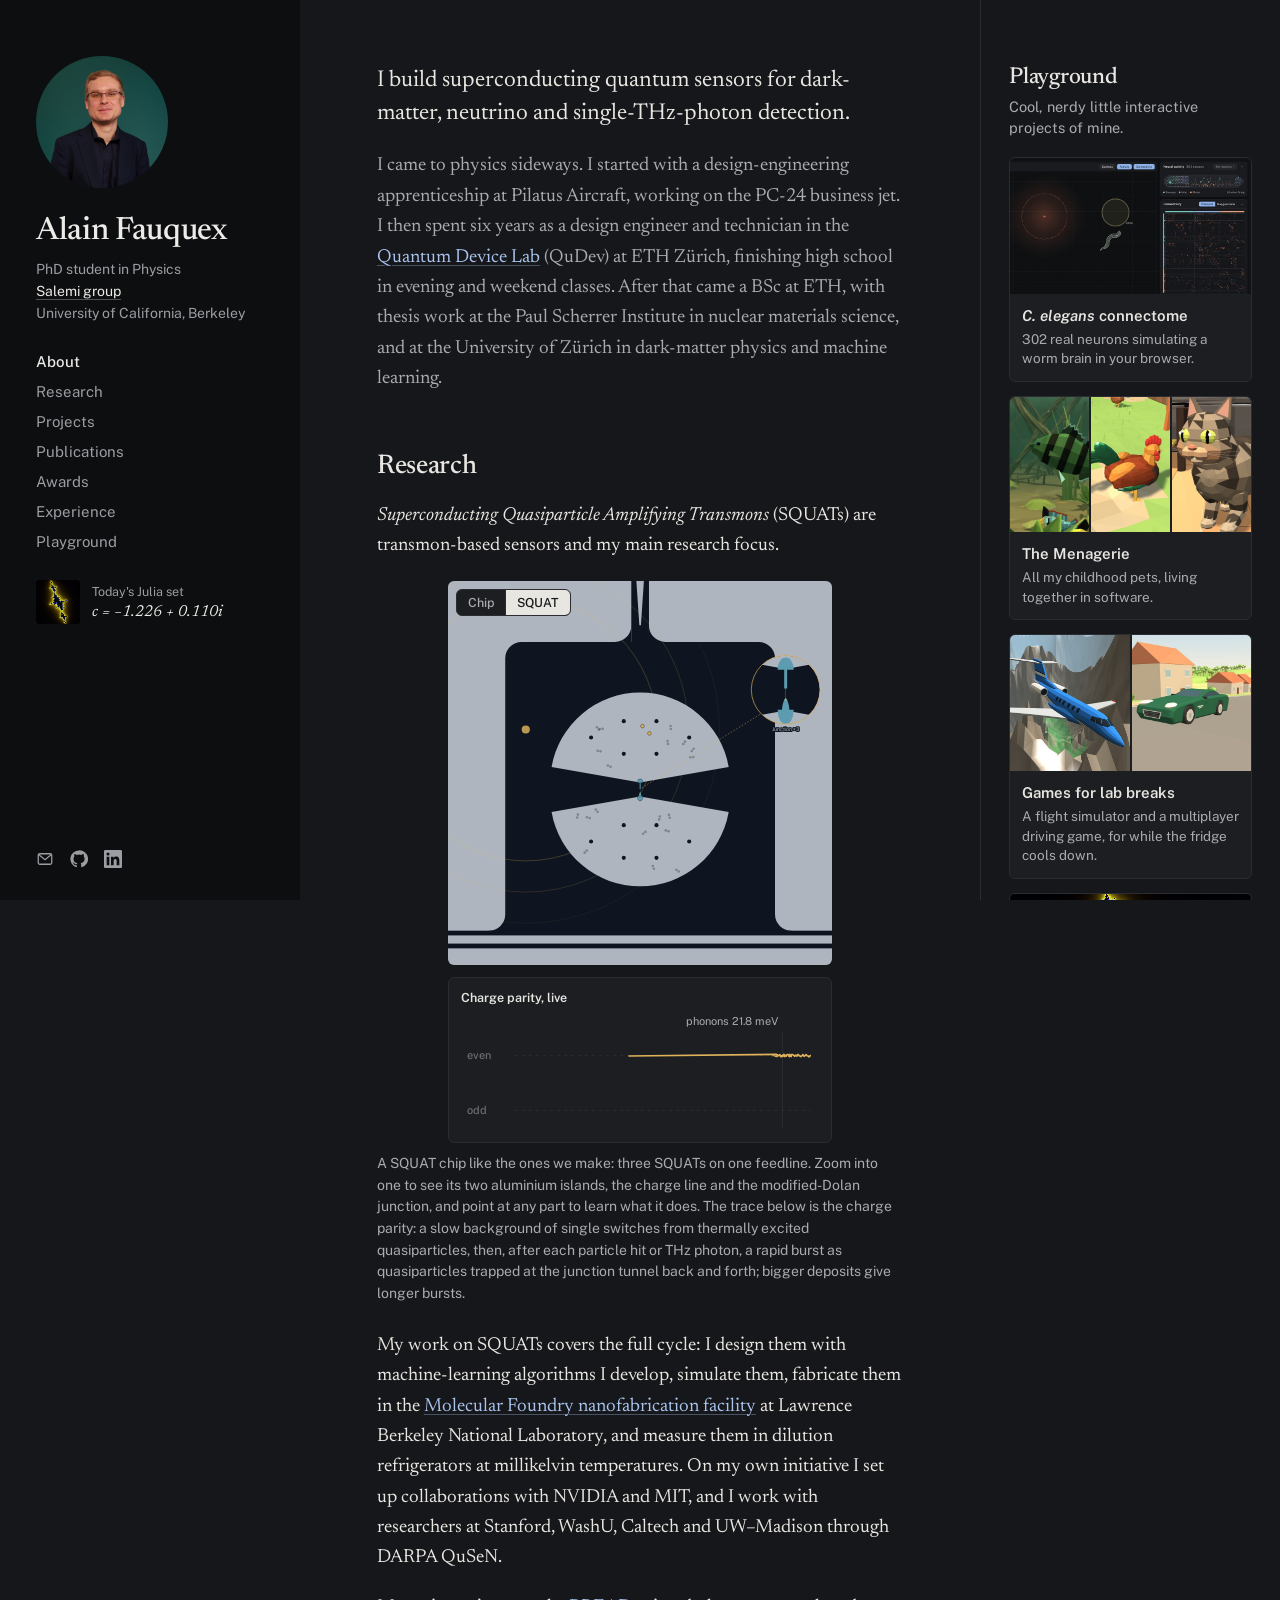
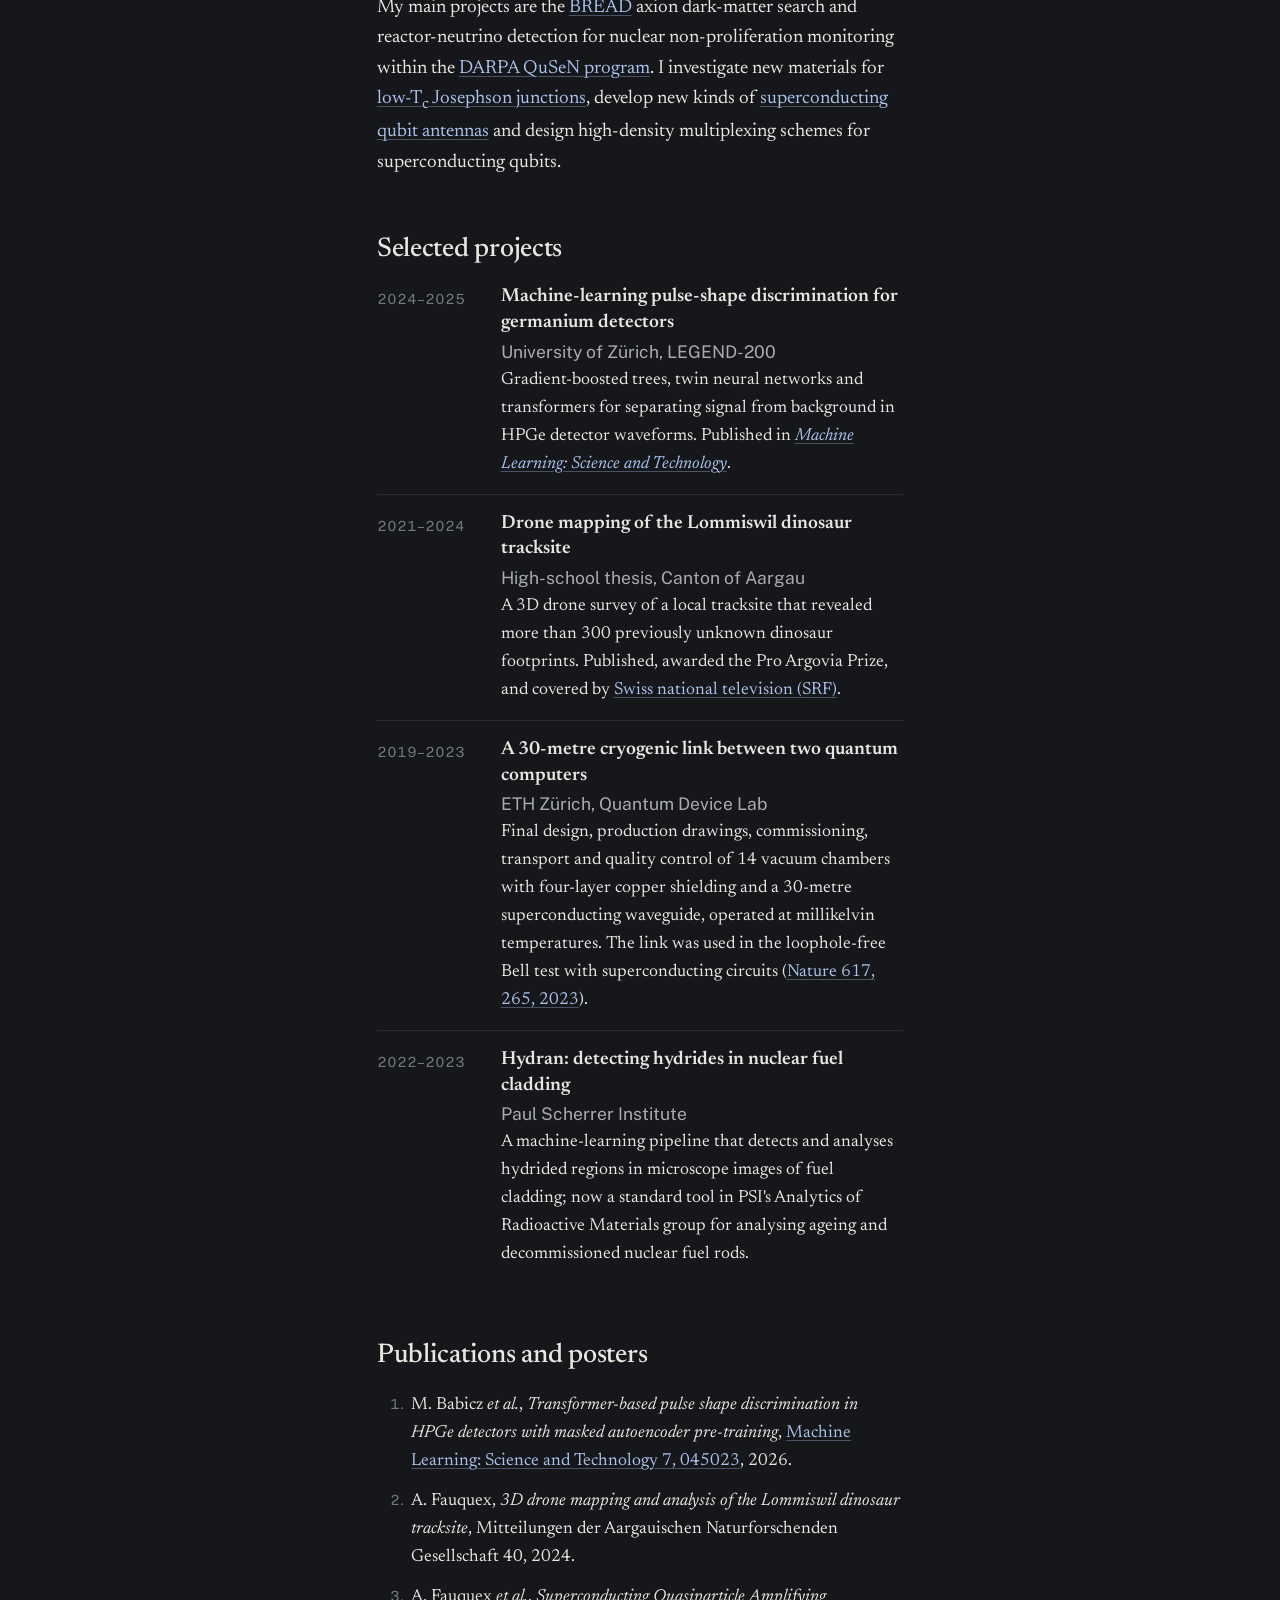
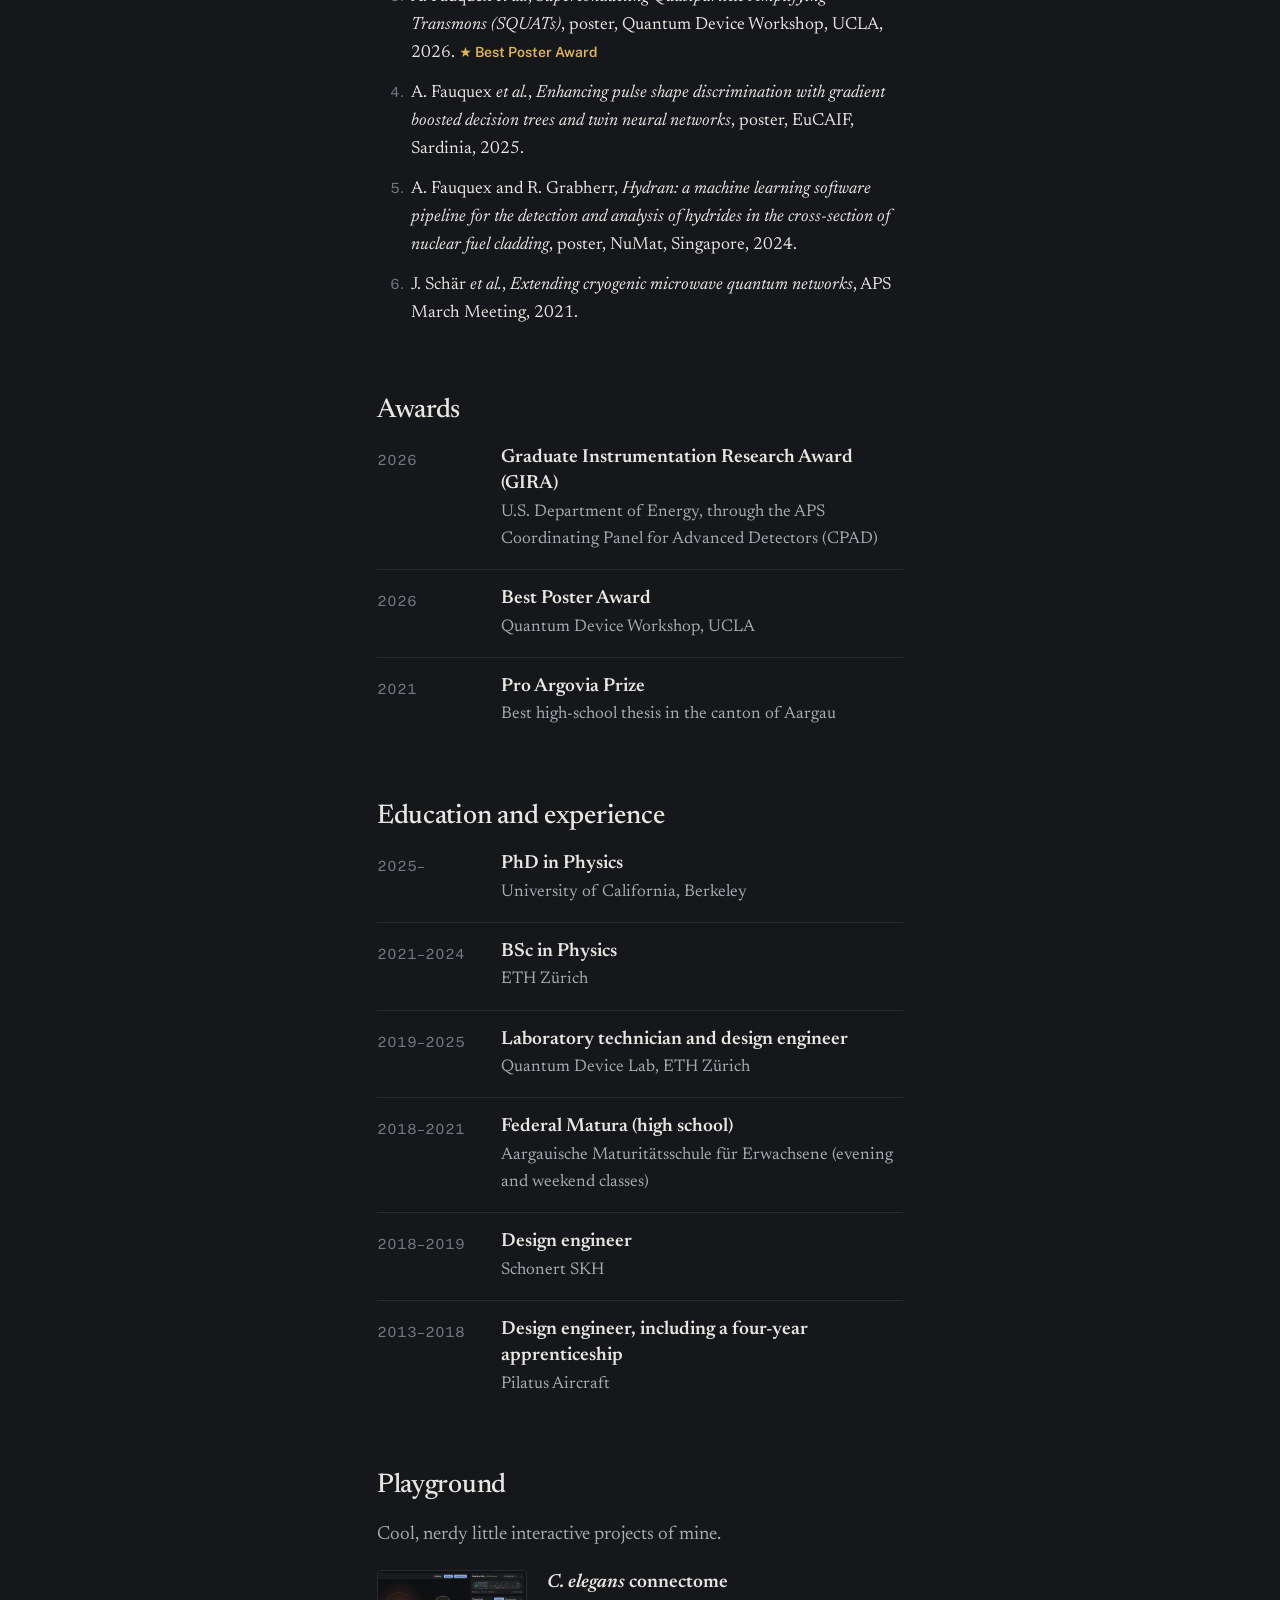
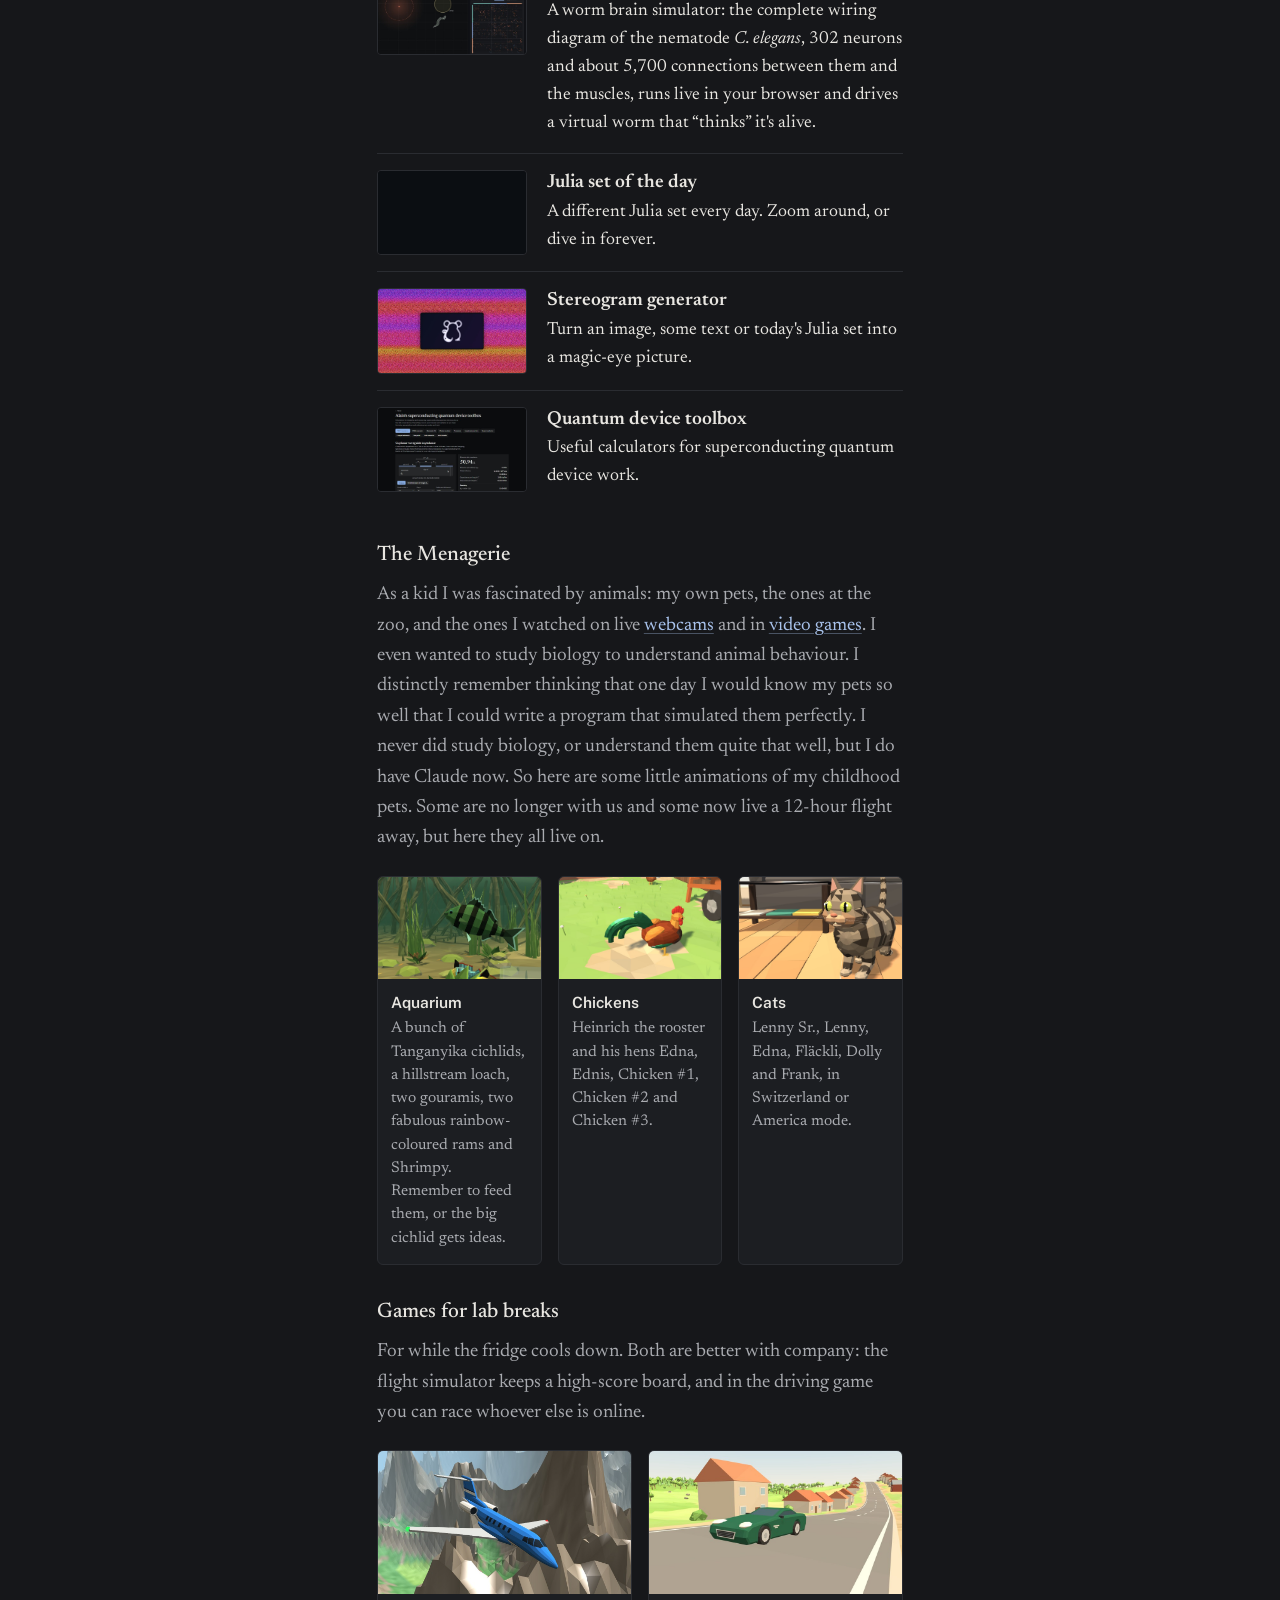
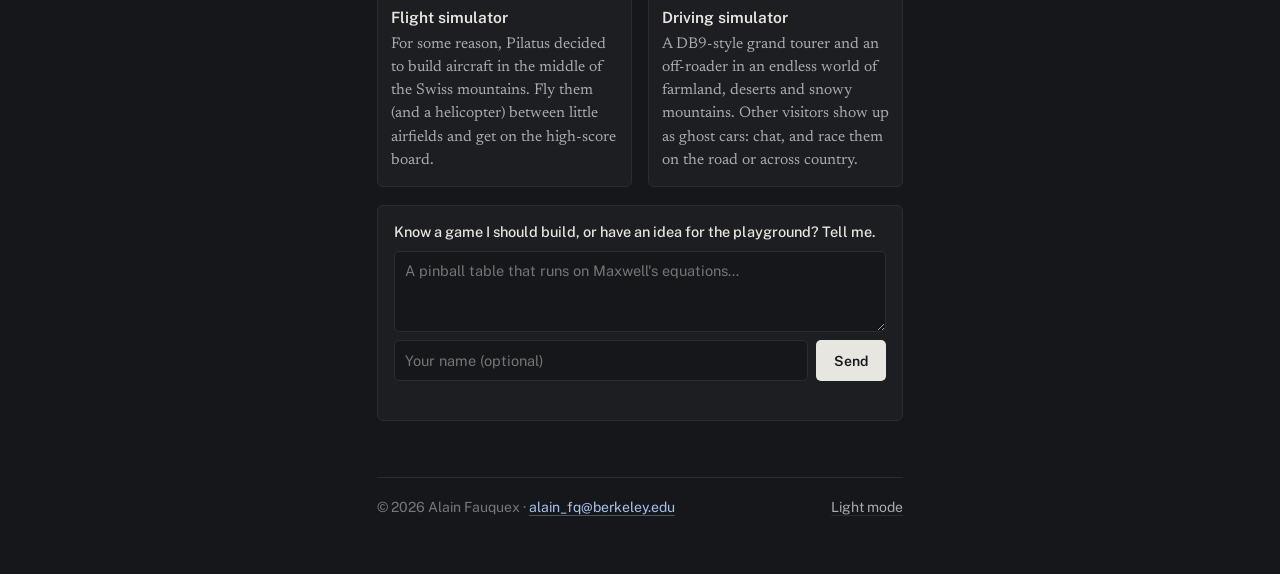
==== commit 1094ae64: "Driving sim: off-roader, cockpit view, biomes and towns, new races, chat - Simpler panel: a short bl" ====
--- a/index.html
+++ b/index.html
@@ -161,7 +161,7 @@
         <p class="soft">For while the fridge cools down. Both are better with company: the flight simulator keeps a high-score board, and in the driving game you can race whoever else is online.</p>
         <ul class="pets duo-cards">
           <li><a href="playground/flight.html"><img src="assets/thumbs/flight.jpg" alt="A PC-24 flying over low-poly mountains" loading="lazy" width="800" height="450"><b>Flight simulator</b><span>For some reason, Pilatus decided to build aircraft in the middle of the Swiss mountains. Fly them (and a helicopter) between little airfields and get on the high-score board.</span></a></li>
-          <li><a href="playground/drive.html"><img src="assets/thumbs/drive.jpg?v=20261125c" alt="A green low-poly grand tourer on a village road" loading="lazy" width="800" height="450"><b>Driving simulator</b><span>A DB9-style grand tourer in an endless countryside. Other visitors show up as ghost cars, and anyone can start a race: a sprint, a long one, or 15 km of long range.</span></a></li>
+          <li><a href="playground/drive.html"><img src="assets/thumbs/drive.jpg?v=20261125c" alt="A green low-poly grand tourer on a village road" loading="lazy" width="800" height="450"><b>Driving simulator</b><span>A DB9-style grand tourer and an off-roader in an endless world of farmland, deserts and snowy mountains. Other visitors show up as ghost cars: chat, and race them on the road or across country.</span></a></li>
         </ul>
         <form class="recommend" id="recommend" novalidate>
           <label for="recMsg">Know a game I should build, or have an idea for the playground? Tell me.</label>
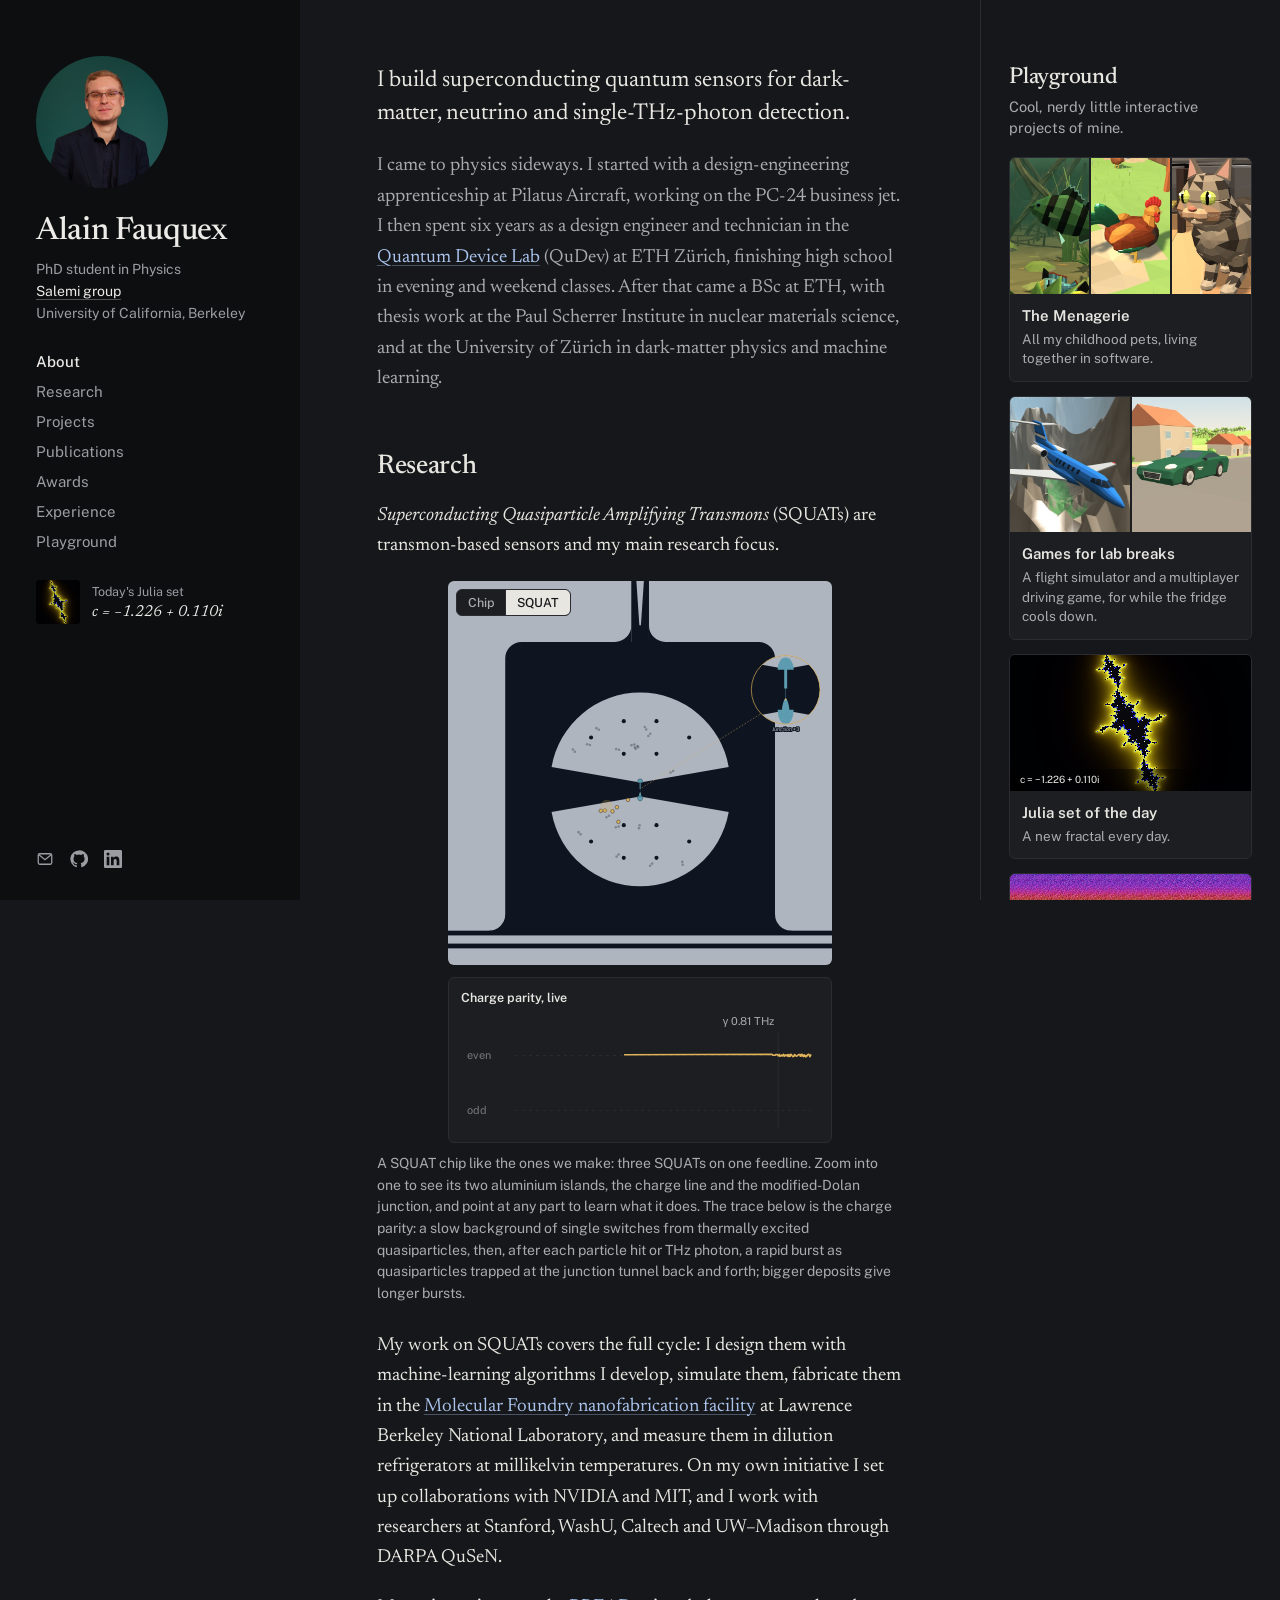
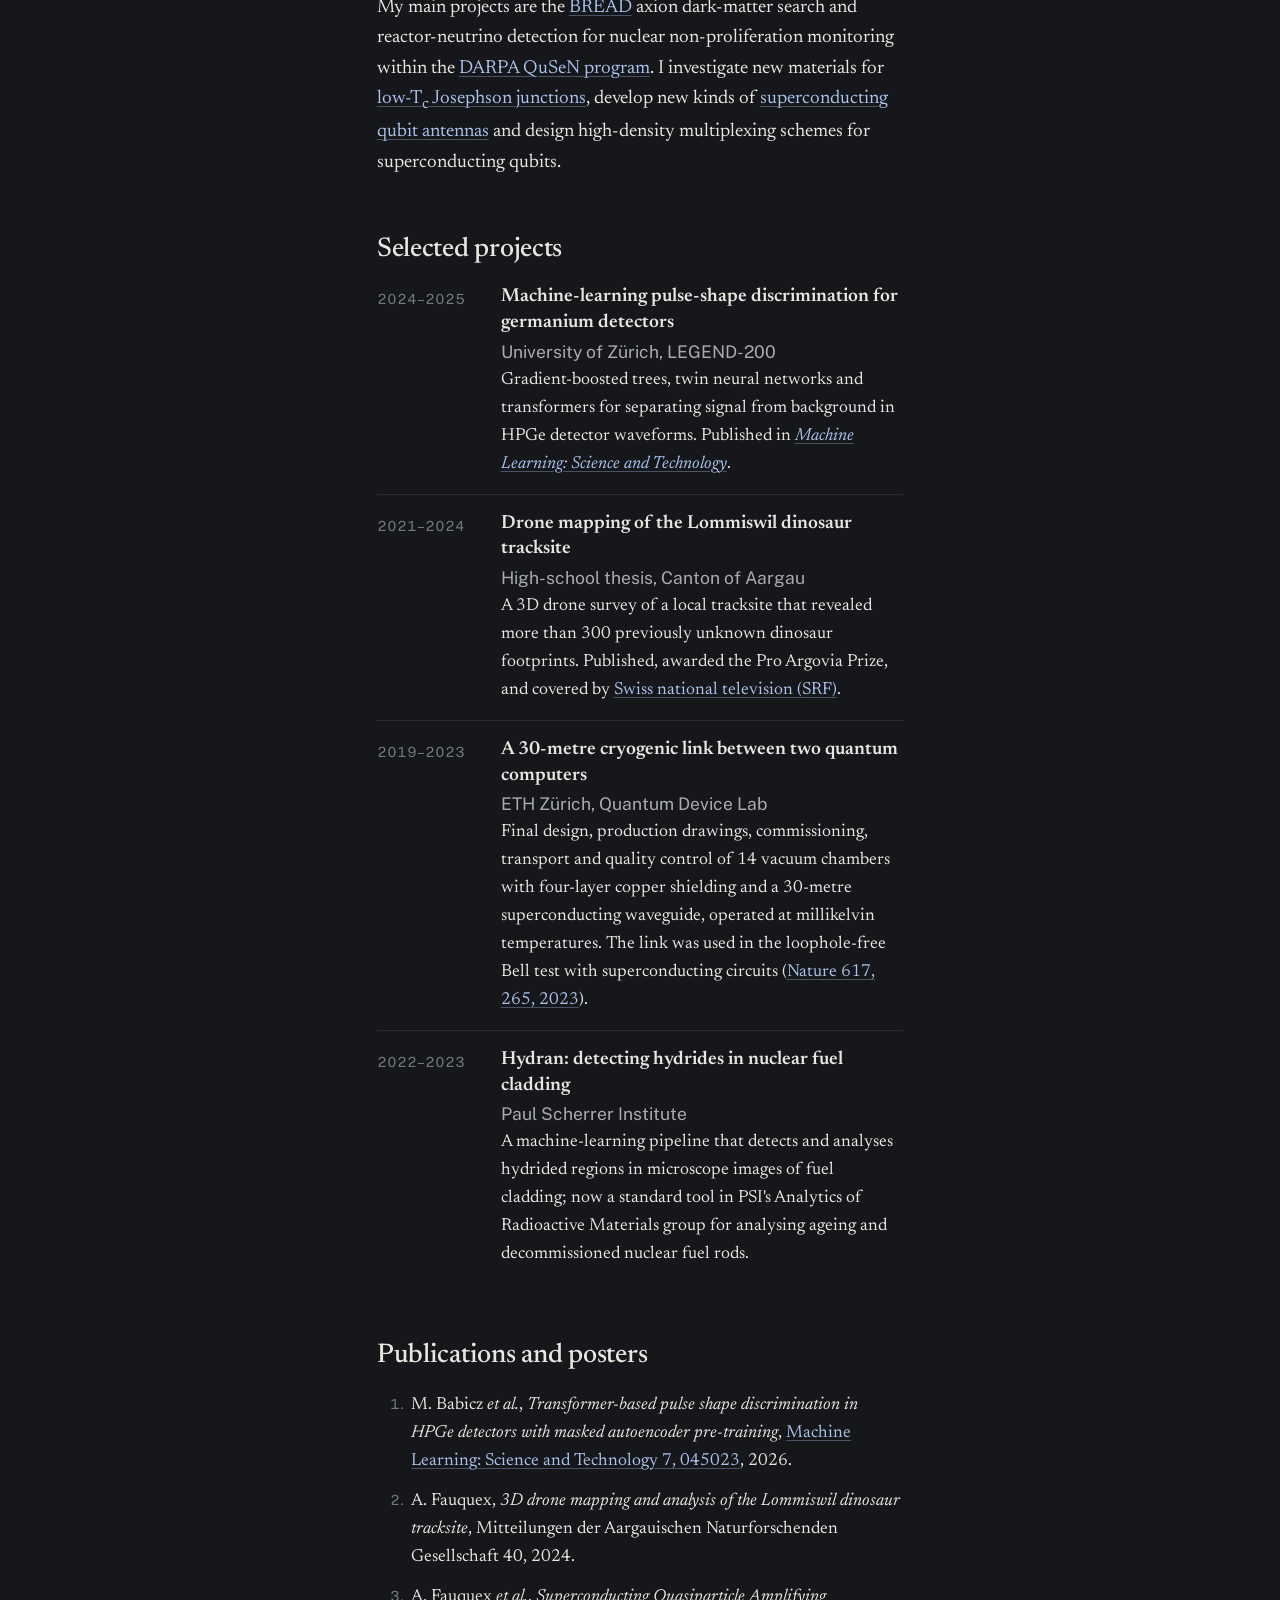
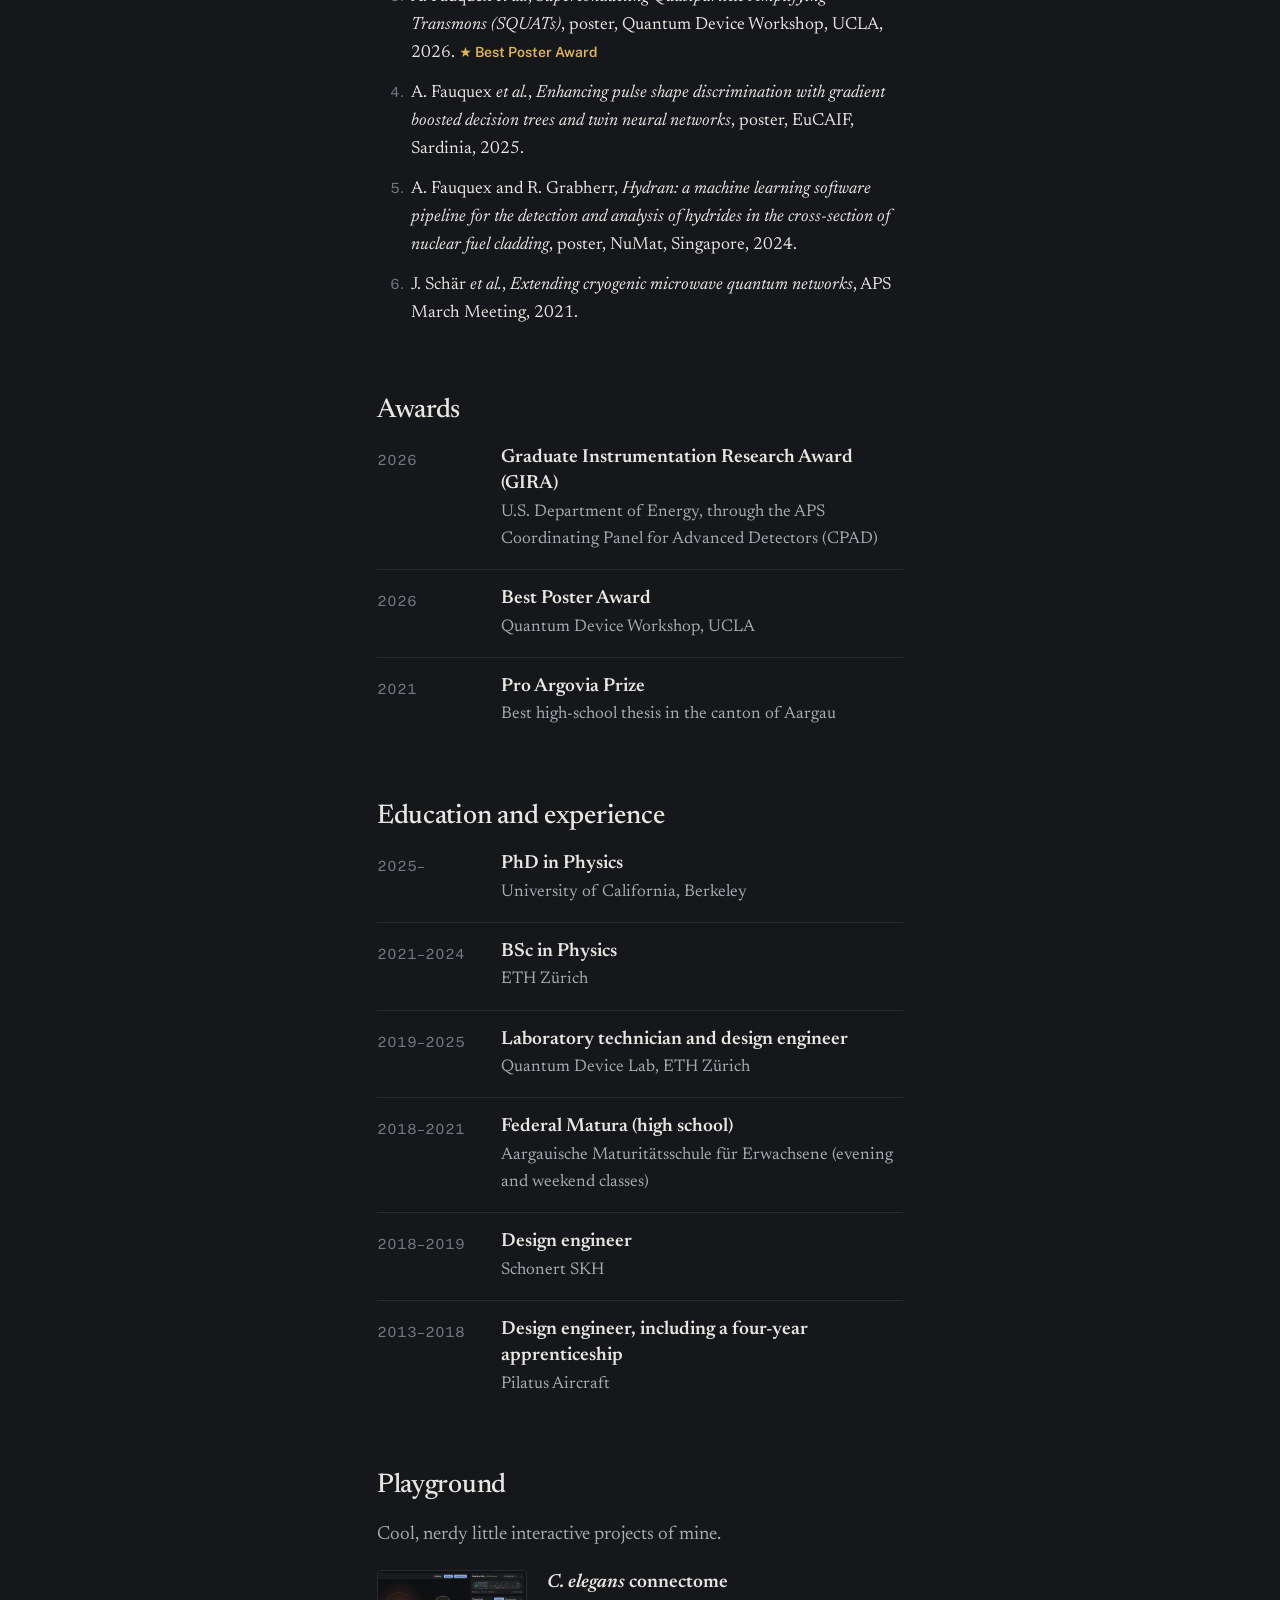
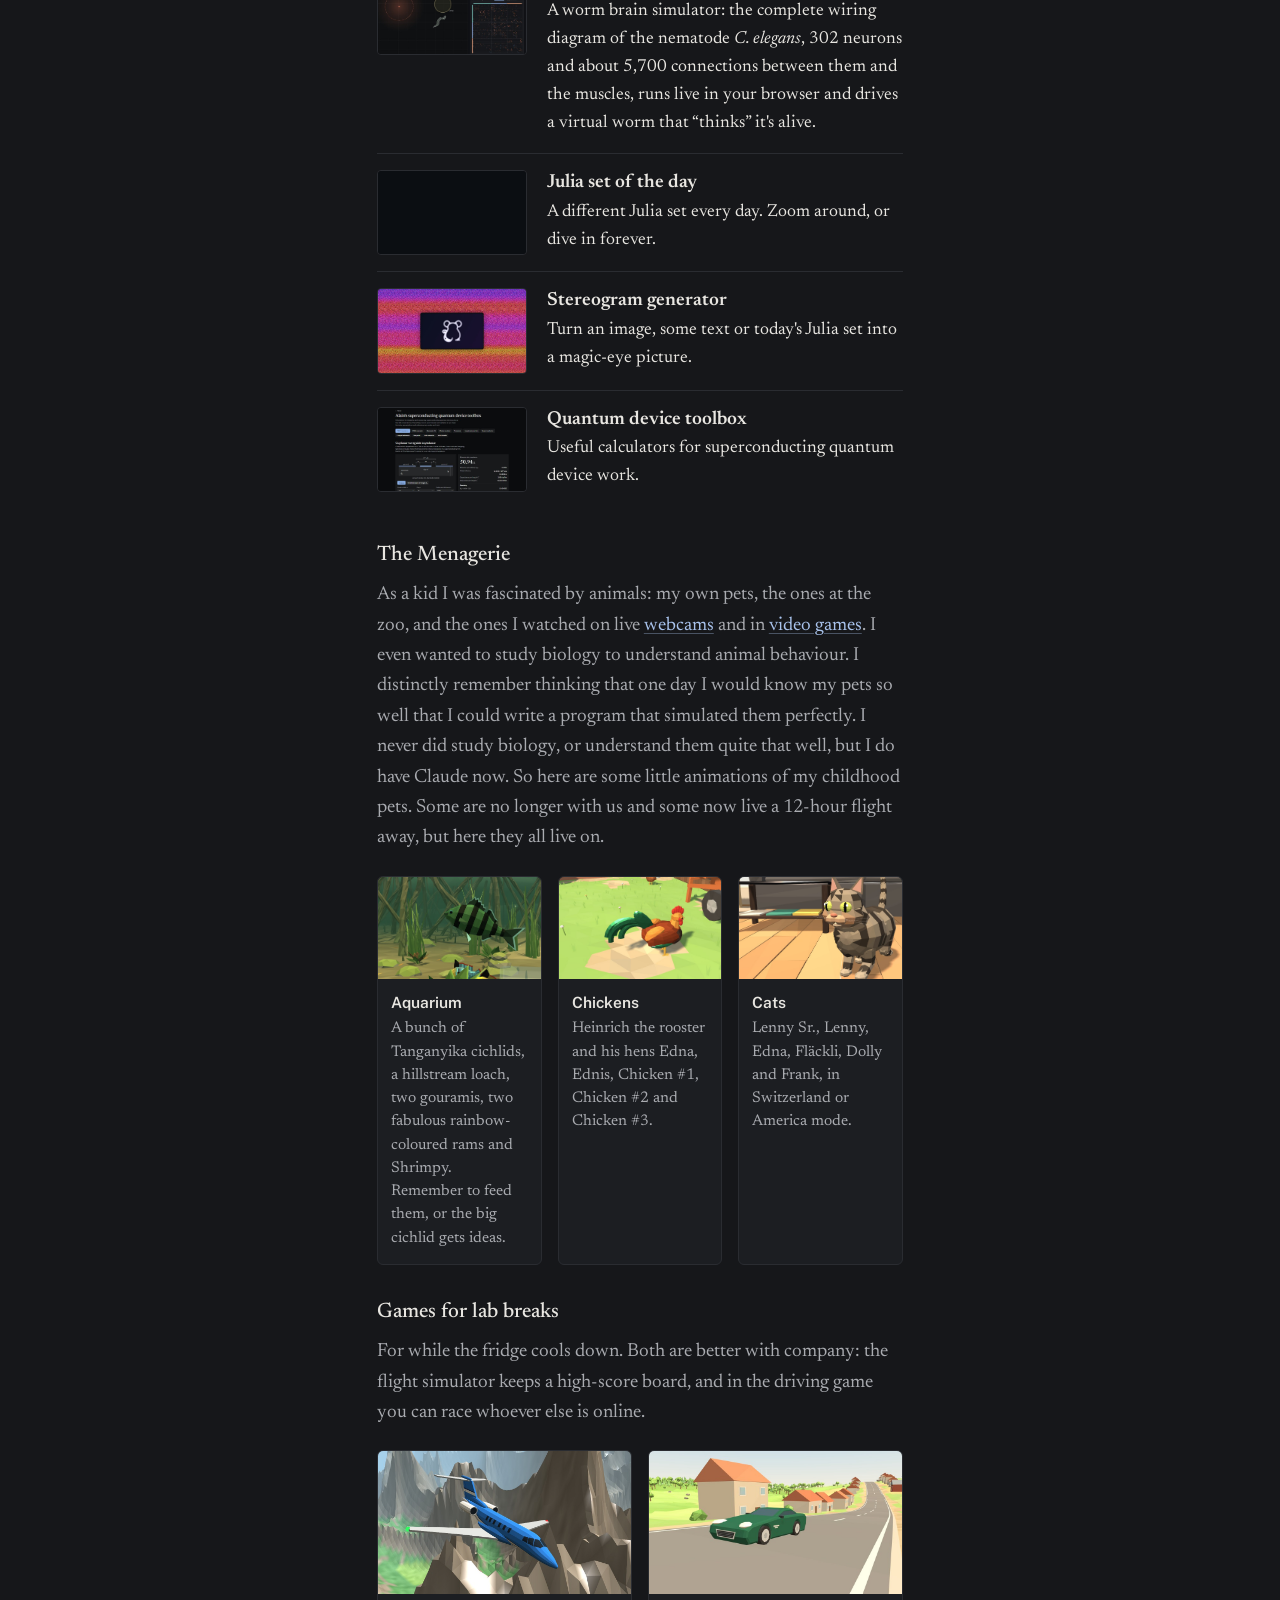
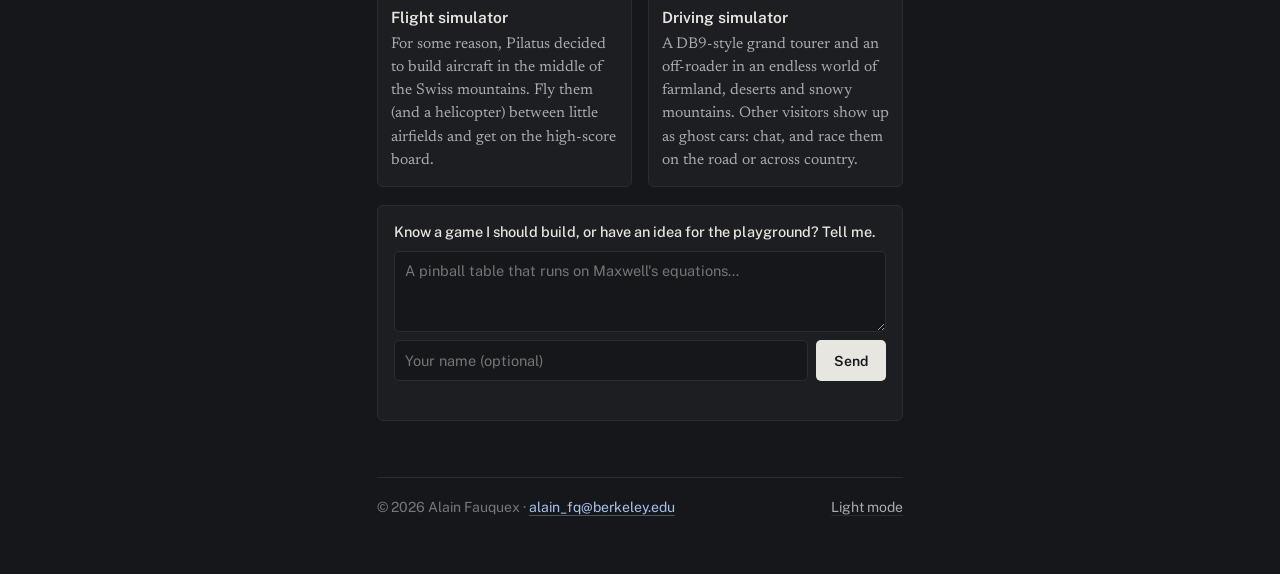
==== commit eaf69b2b: "Playground sidebar: drop the C. elegans tile The worm stays in the Playground section of the main pa" ====
--- a/index.html
+++ b/index.html
@@ -9,7 +9,7 @@
   <link rel="preconnect" href="https://fonts.googleapis.com">
   <link rel="preconnect" href="https://fonts.gstatic.com" crossorigin>
   <link href="https://fonts.googleapis.com/css2?family=Newsreader:ital,opsz,wght@0,6..72,400;0,6..72,500;0,6..72,600;1,6..72,400&family=Public+Sans:wght@400;500;600&display=swap" rel="stylesheet">
-  <link rel="stylesheet" href="assets/style.css?v=20261126e">
+  <link rel="stylesheet" href="assets/style.css?v=20261126f">
   <script src="assets/site.js?v=20261123a"></script>
   <script src="assets/julia-day.js?v=20261122k"></script>
   <script src="assets/previews.js?v=20261124a" defer></script>
@@ -188,7 +188,6 @@
       <p>Cool, nerdy little interactive projects of mine.</p>
     </div>
     <div class="tiles">
-      <a class="tile" href="playground/worm.html"><img src="assets/thumbs/worm.jpg?v=20261124b" alt="The worm brain simulator: a worm in its arena next to the connectivity matrix" loading="lazy" width="800" height="450"><span class="t"><b><i>C. elegans</i> connectome</b><span>302 real neurons simulating a worm brain in your browser.</span></span></a>
       <a class="tile" href="#menagerie"><span class="trio" aria-hidden="true"><img src="assets/thumbs/aquarium.jpg" alt="" loading="lazy" width="800" height="450"><img src="assets/thumbs/chickens.jpg" alt="" loading="lazy" width="800" height="450"><img src="assets/thumbs/cats.jpg" alt="" loading="lazy" width="800" height="450"></span><span class="t"><b>The Menagerie</b><span>All my childhood pets, living together in software.</span></span></a>
       <a class="tile" href="#games"><span class="duo" aria-hidden="true"><img src="assets/thumbs/flight.jpg" alt="" loading="lazy" width="800" height="450"><img src="assets/thumbs/drive.jpg?v=20261125c" alt="" loading="lazy" width="800" height="450"></span><span class="t"><b>Games for lab breaks</b><span>A flight simulator and a multiplayer driving game, for while the fridge cools down.</span></span></a>
       <a class="tile" href="playground/julia.html"><canvas data-preview="julia" aria-hidden="true"></canvas><span class="t"><b>Julia set of the day</b><span>A new fractal every day.</span></span></a>
--- a/assets/style.css
+++ b/assets/style.css
@@ -268,14 +268,15 @@
 }
 @media (min-width: 1400px) {
   .tiles { grid-template-columns: 1fr 1fr; gap: 12px; }
-  .tile:first-child, .tile:last-child { grid-column: span 2; }
-  .tile:last-child img { aspect-ratio: 32 / 9; }
+  .tile:first-child { grid-column: span 2; }   /* the Menagerie across the top, then two by two */
 }
 @media (min-width: 861px) and (max-width: 1279px) {
   .side { grid-row: 1 / span 2; }
   .play { grid-column: 2; grid-row: 1; padding: 44px clamp(20px, 6vw, 80px) 0; max-width: 780px; }
   .main { grid-column: 2; grid-row: 2; padding-top: 36px; }
   .tiles { grid-template-columns: repeat(3, minmax(0, 1fr)); gap: 10px; }
+  .tile:first-child { grid-column: span 2; }   /* five tiles in two rows of three: the Menagerie takes two */
+  .tile:first-child .trio { aspect-ratio: 32 / 9; }
   .tile .t { padding: 8px 9px 10px; }
   .tile .t span { display: none; }
   .tile b { font-size: 13px; }
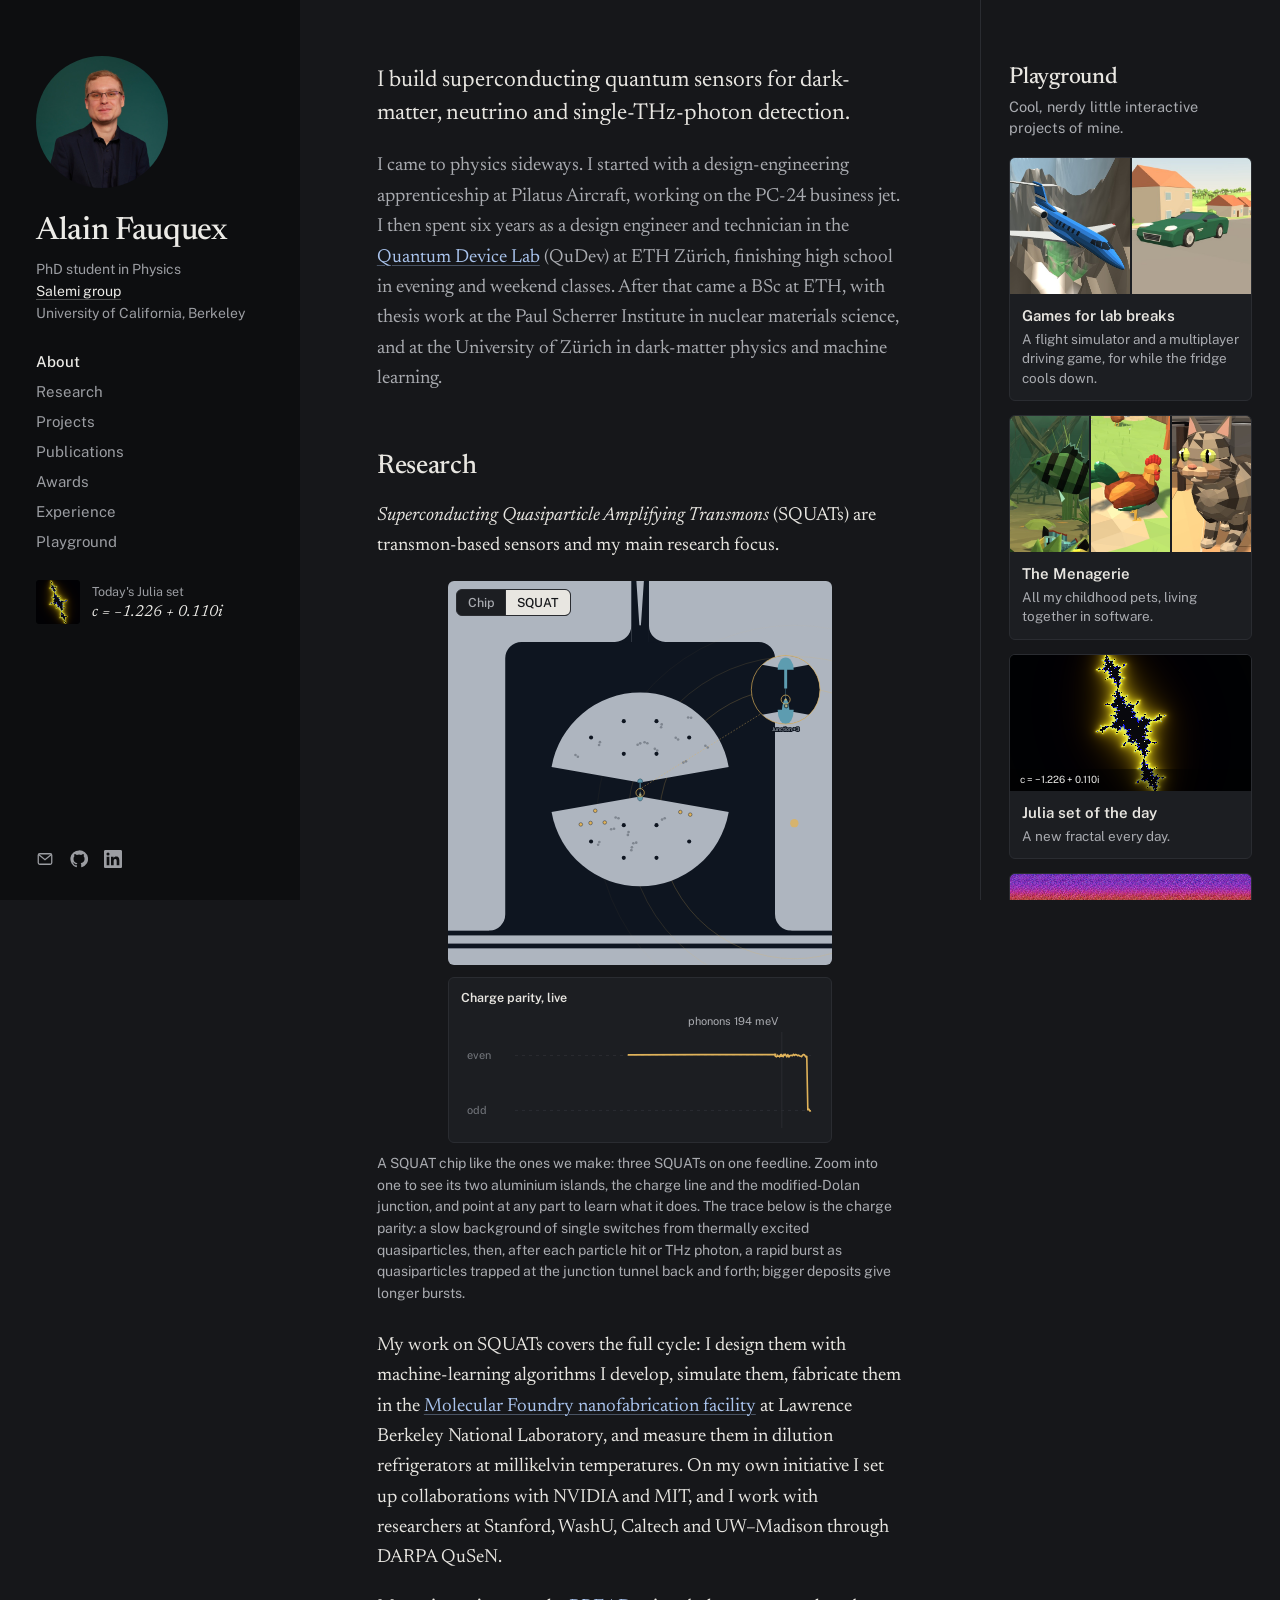
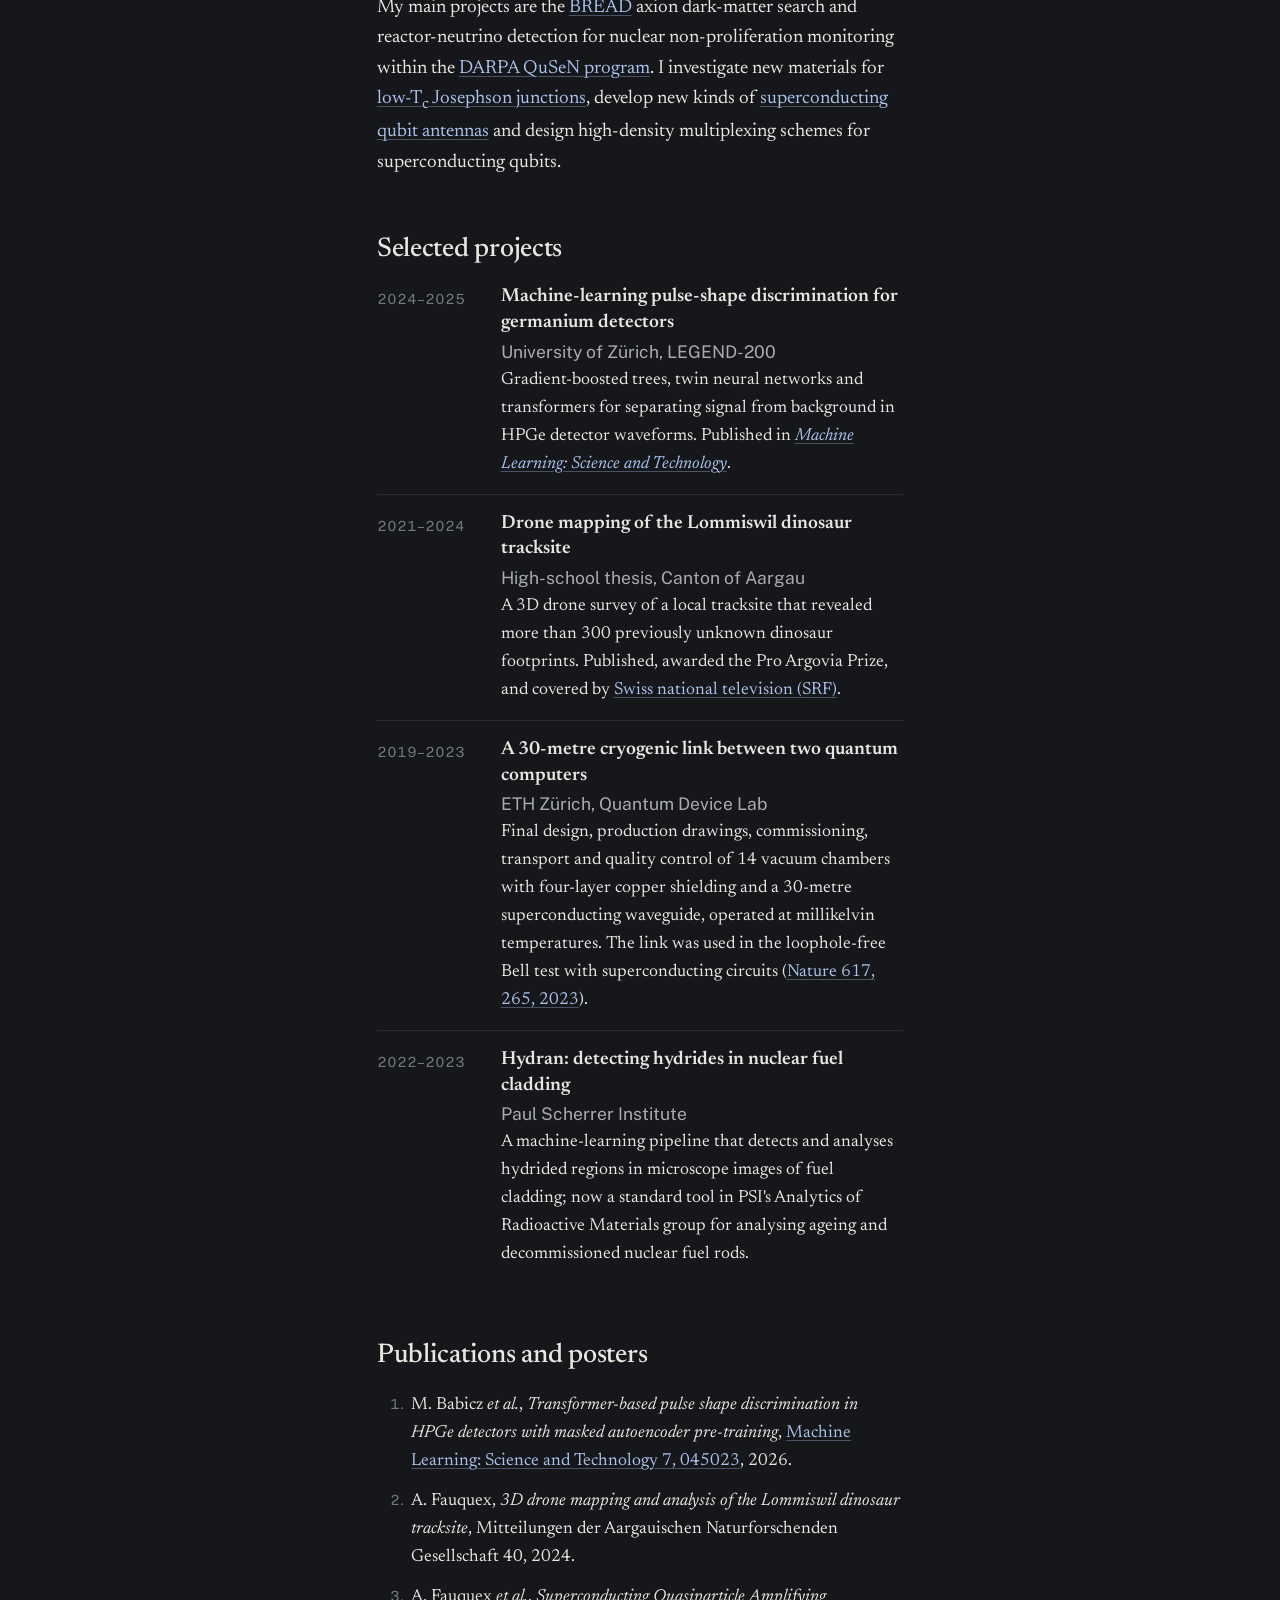
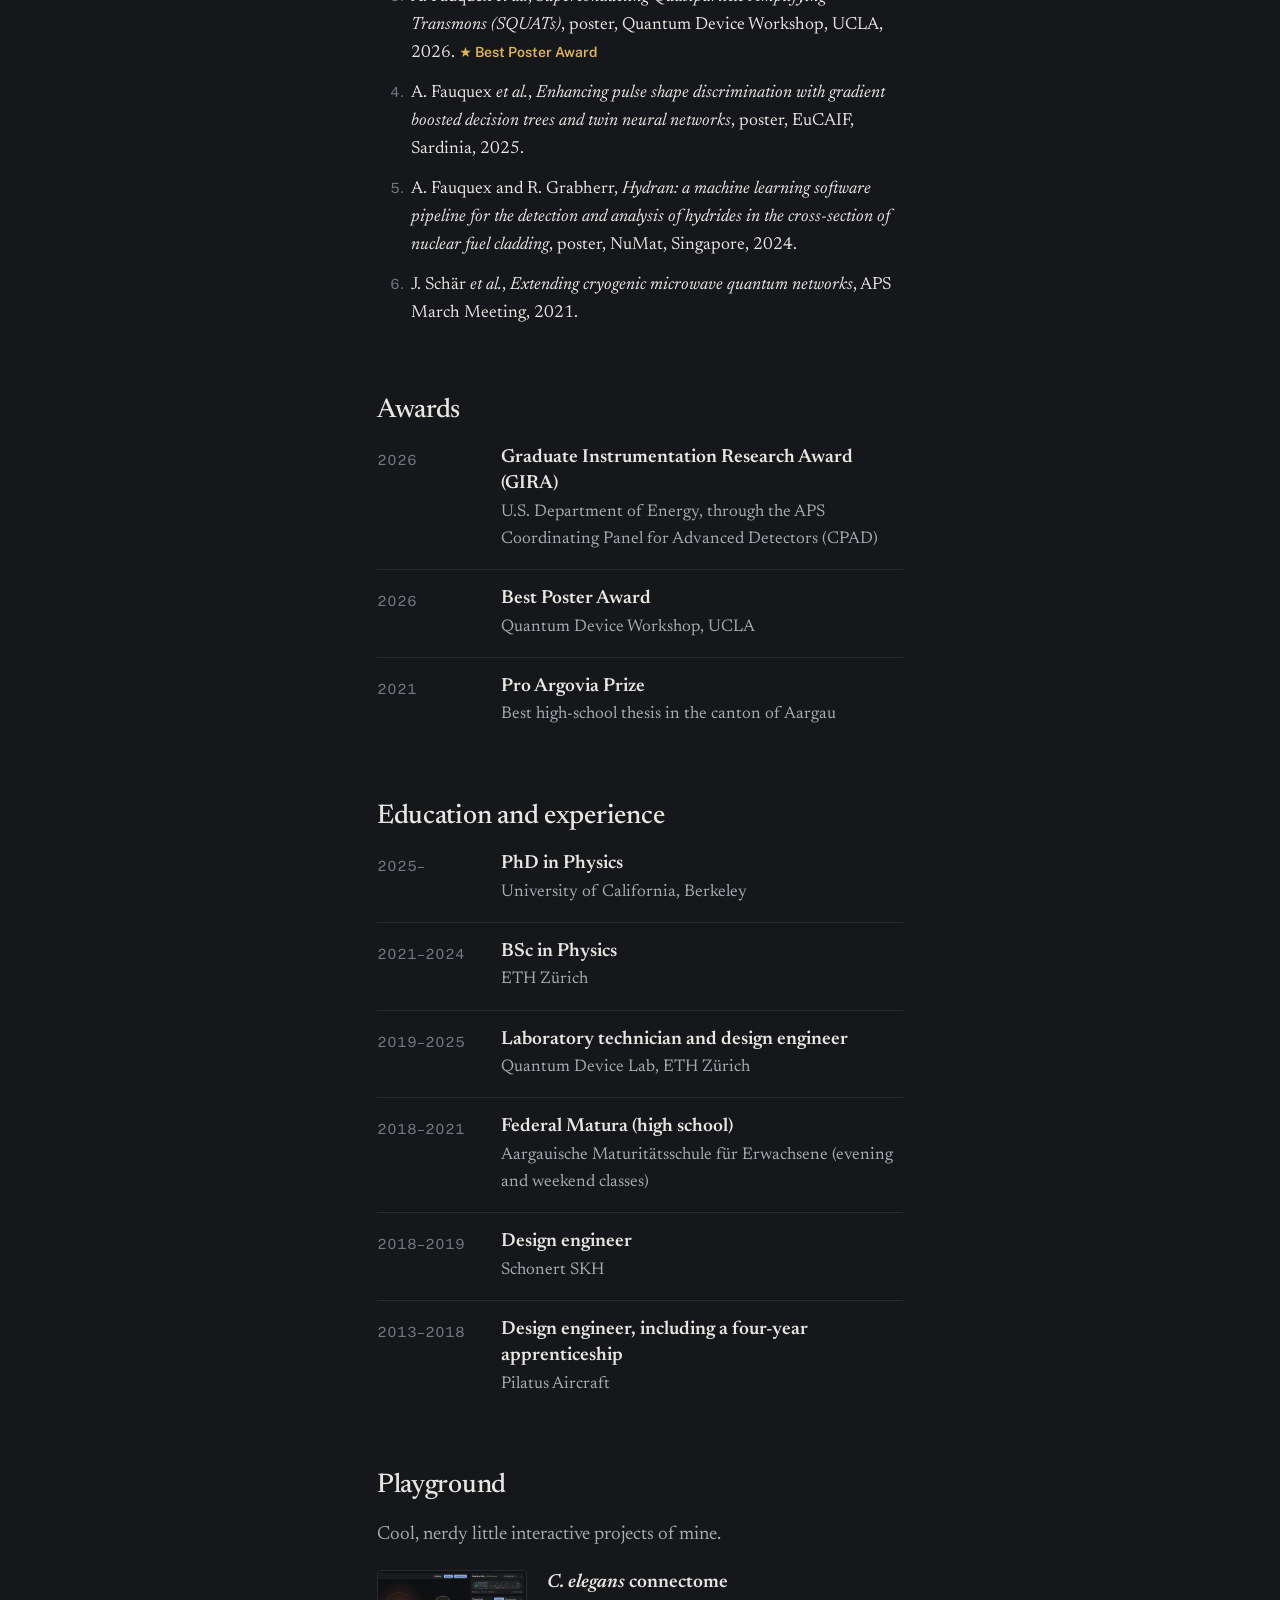
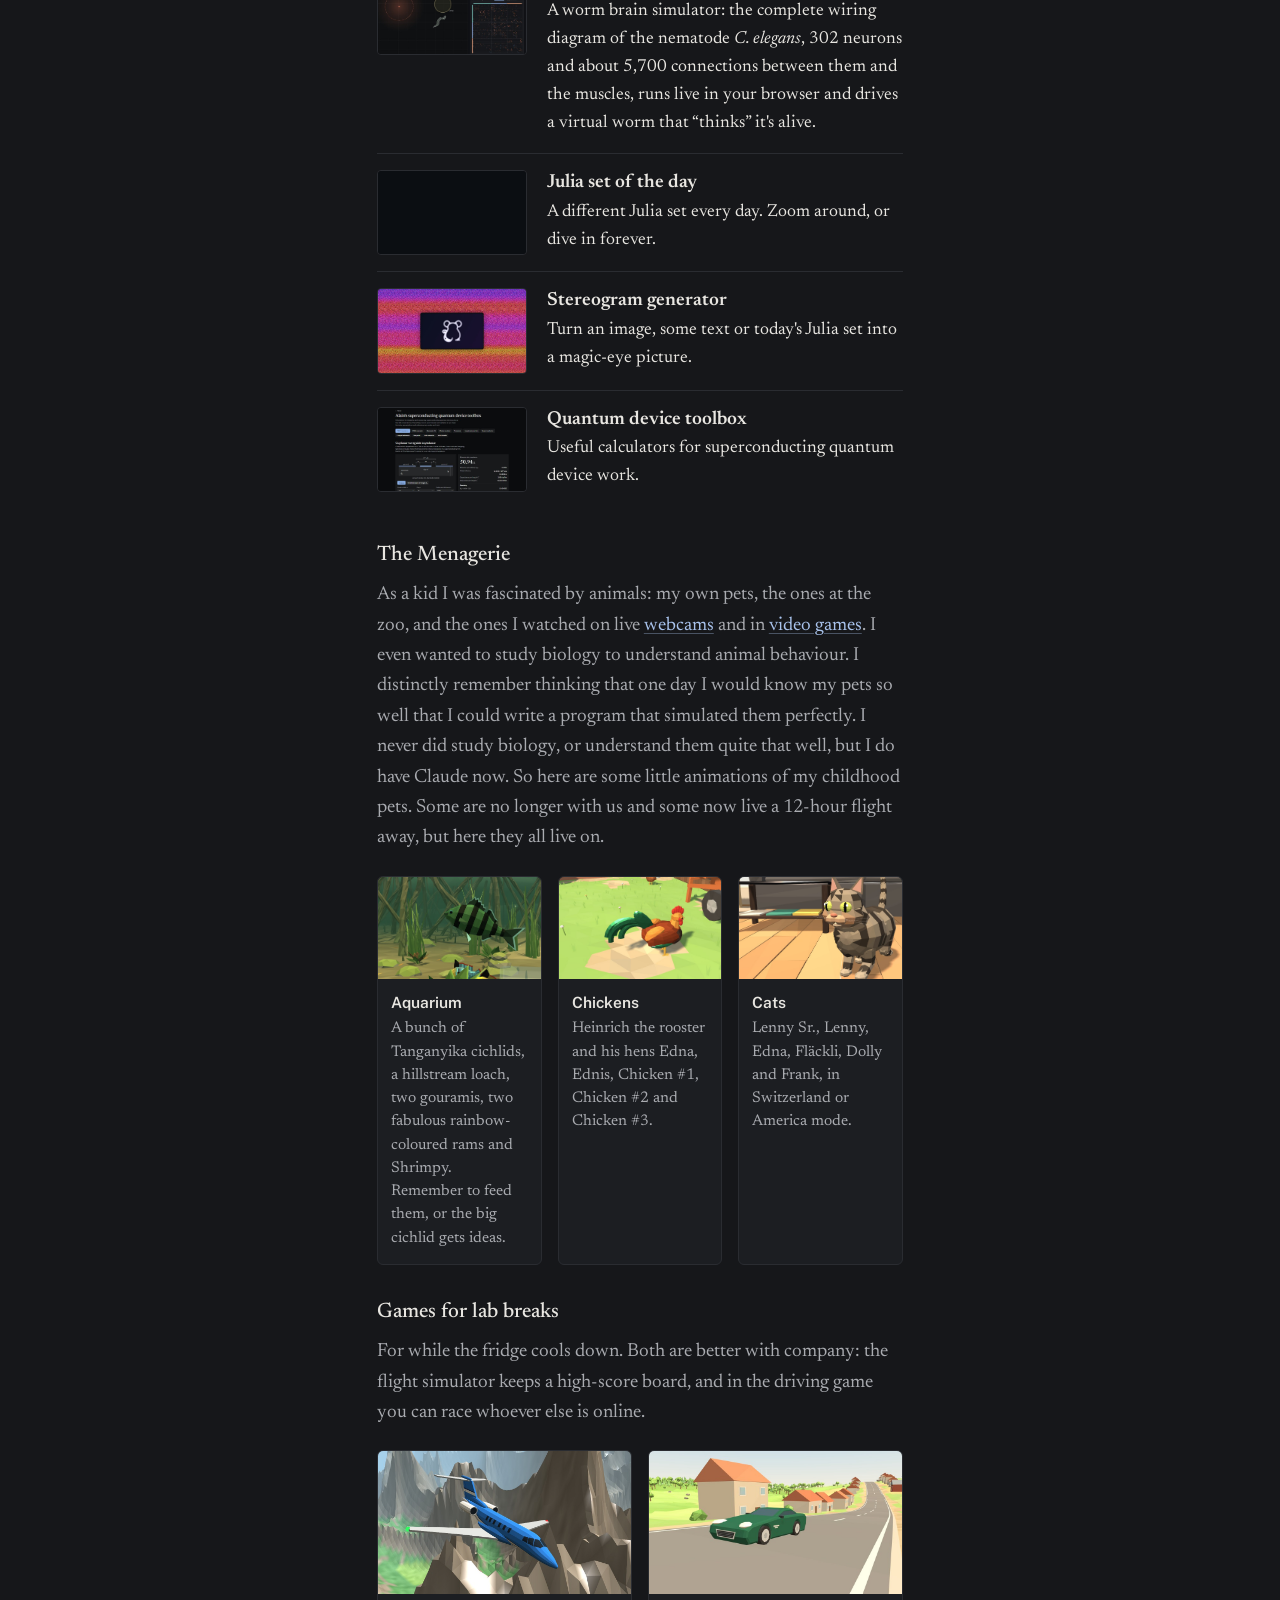
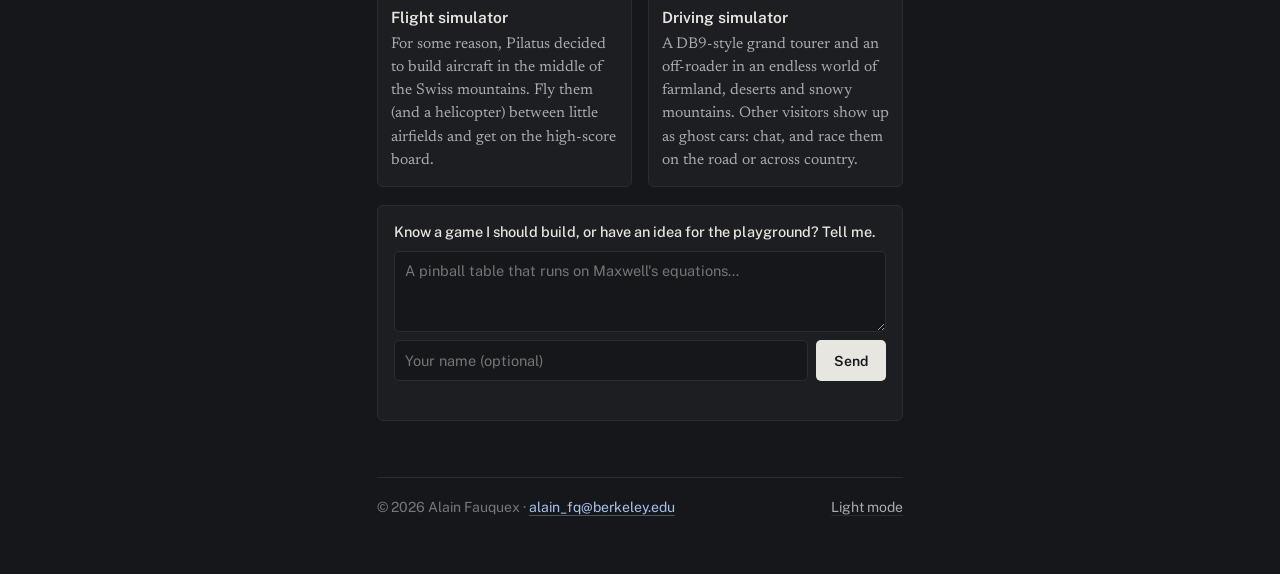
==== commit b5114f5f: "Playground sidebar: games for lab breaks on top Co-Authored-By: Claude Opus 5.5 <noreply@anthropic.c" ====
--- a/index.html
+++ b/index.html
@@ -9,7 +9,7 @@
   <link rel="preconnect" href="https://fonts.googleapis.com">
   <link rel="preconnect" href="https://fonts.gstatic.com" crossorigin>
   <link href="https://fonts.googleapis.com/css2?family=Newsreader:ital,opsz,wght@0,6..72,400;0,6..72,500;0,6..72,600;1,6..72,400&family=Public+Sans:wght@400;500;600&display=swap" rel="stylesheet">
-  <link rel="stylesheet" href="assets/style.css?v=20261126f">
+  <link rel="stylesheet" href="assets/style.css?v=20261126g">
   <script src="assets/site.js?v=20261123a"></script>
   <script src="assets/julia-day.js?v=20261122k"></script>
   <script src="assets/previews.js?v=20261124a" defer></script>
@@ -188,8 +188,8 @@
       <p>Cool, nerdy little interactive projects of mine.</p>
     </div>
     <div class="tiles">
+      <a class="tile" href="#games"><span class="duo" aria-hidden="true"><img src="assets/thumbs/flight.jpg" alt="" loading="lazy" width="800" height="450"><img src="assets/thumbs/drive.jpg?v=20261125c" alt="" loading="lazy" width="800" height="450"></span><span class="t"><b>Games for lab breaks</b><span>A flight simulator and a multiplayer driving game, for while the fridge cools down.</span></span></a>
       <a class="tile" href="#menagerie"><span class="trio" aria-hidden="true"><img src="assets/thumbs/aquarium.jpg" alt="" loading="lazy" width="800" height="450"><img src="assets/thumbs/chickens.jpg" alt="" loading="lazy" width="800" height="450"><img src="assets/thumbs/cats.jpg" alt="" loading="lazy" width="800" height="450"></span><span class="t"><b>The Menagerie</b><span>All my childhood pets, living together in software.</span></span></a>
-      <a class="tile" href="#games"><span class="duo" aria-hidden="true"><img src="assets/thumbs/flight.jpg" alt="" loading="lazy" width="800" height="450"><img src="assets/thumbs/drive.jpg?v=20261125c" alt="" loading="lazy" width="800" height="450"></span><span class="t"><b>Games for lab breaks</b><span>A flight simulator and a multiplayer driving game, for while the fridge cools down.</span></span></a>
       <a class="tile" href="playground/julia.html"><canvas data-preview="julia" aria-hidden="true"></canvas><span class="t"><b>Julia set of the day</b><span>A new fractal every day.</span></span></a>
       <a class="tile" href="playground/stereogram.html"><img src="assets/thumbs/stereogram.jpg" alt="A stereogram with a hidden logo" loading="lazy" width="800" height="450"><span class="t"><b>Stereogram generator</b><span>Hide your logo, some text or today's Julia set in a magic-eye picture.</span></span></a>
       <a class="tile" href="playground/toolbox.html"><img src="assets/thumbs/toolbox.jpg" alt="The quantum device toolbox" loading="lazy" width="800" height="450"><span class="t"><b>Quantum device toolbox</b><span>The little calculators I keep needing in the lab.</span></span></a>
--- a/assets/style.css
+++ b/assets/style.css
@@ -268,15 +268,15 @@
 }
 @media (min-width: 1400px) {
   .tiles { grid-template-columns: 1fr 1fr; gap: 12px; }
-  .tile:first-child { grid-column: span 2; }   /* the Menagerie across the top, then two by two */
+  .tile:first-child { grid-column: span 2; }   /* the games across the top, then two by two */
 }
 @media (min-width: 861px) and (max-width: 1279px) {
   .side { grid-row: 1 / span 2; }
   .play { grid-column: 2; grid-row: 1; padding: 44px clamp(20px, 6vw, 80px) 0; max-width: 780px; }
   .main { grid-column: 2; grid-row: 2; padding-top: 36px; }
   .tiles { grid-template-columns: repeat(3, minmax(0, 1fr)); gap: 10px; }
-  .tile:first-child { grid-column: span 2; }   /* five tiles in two rows of three: the Menagerie takes two */
-  .tile:first-child .trio { aspect-ratio: 32 / 9; }
+  .tile:first-child { grid-column: span 2; }   /* five tiles in two rows of three: the first takes two */
+  .tile:first-child .trio, .tile:first-child .duo { aspect-ratio: 32 / 9; }
   .tile .t { padding: 8px 9px 10px; }
   .tile .t span { display: none; }
   .tile b { font-size: 13px; }
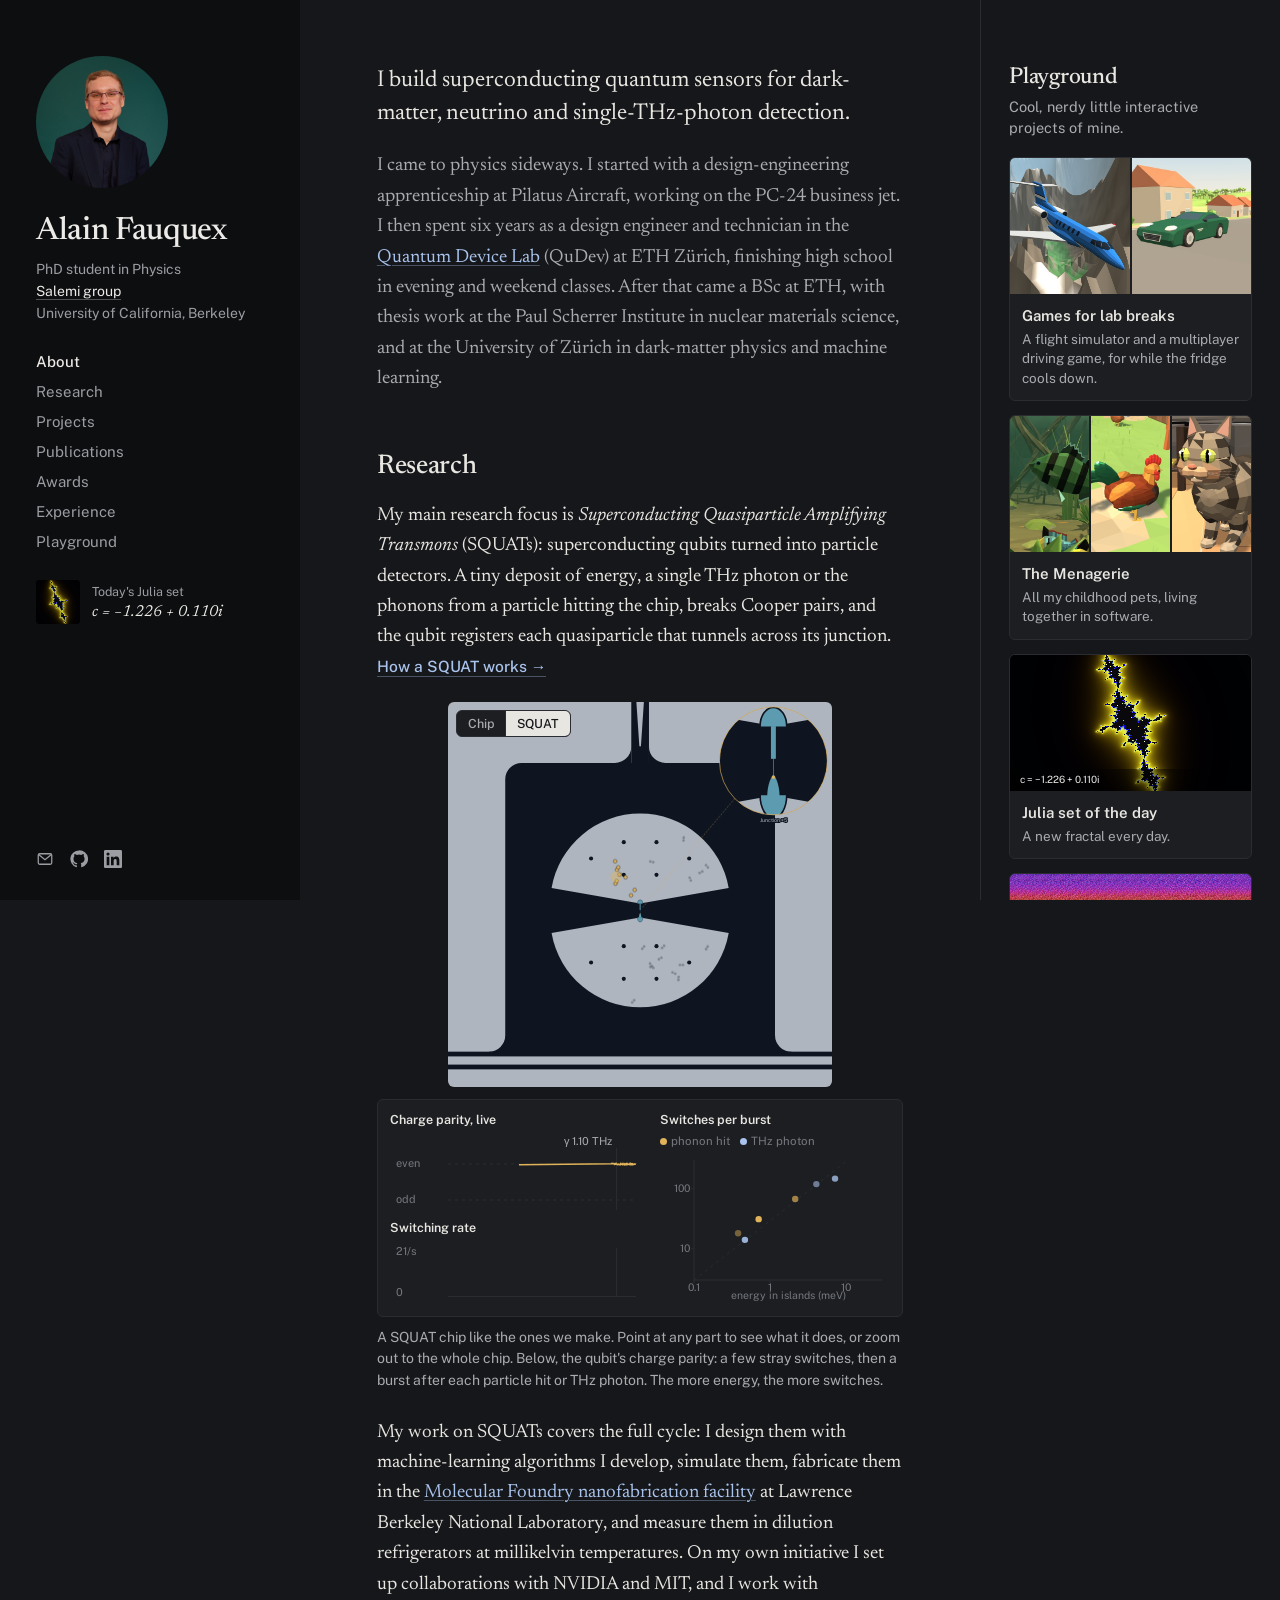
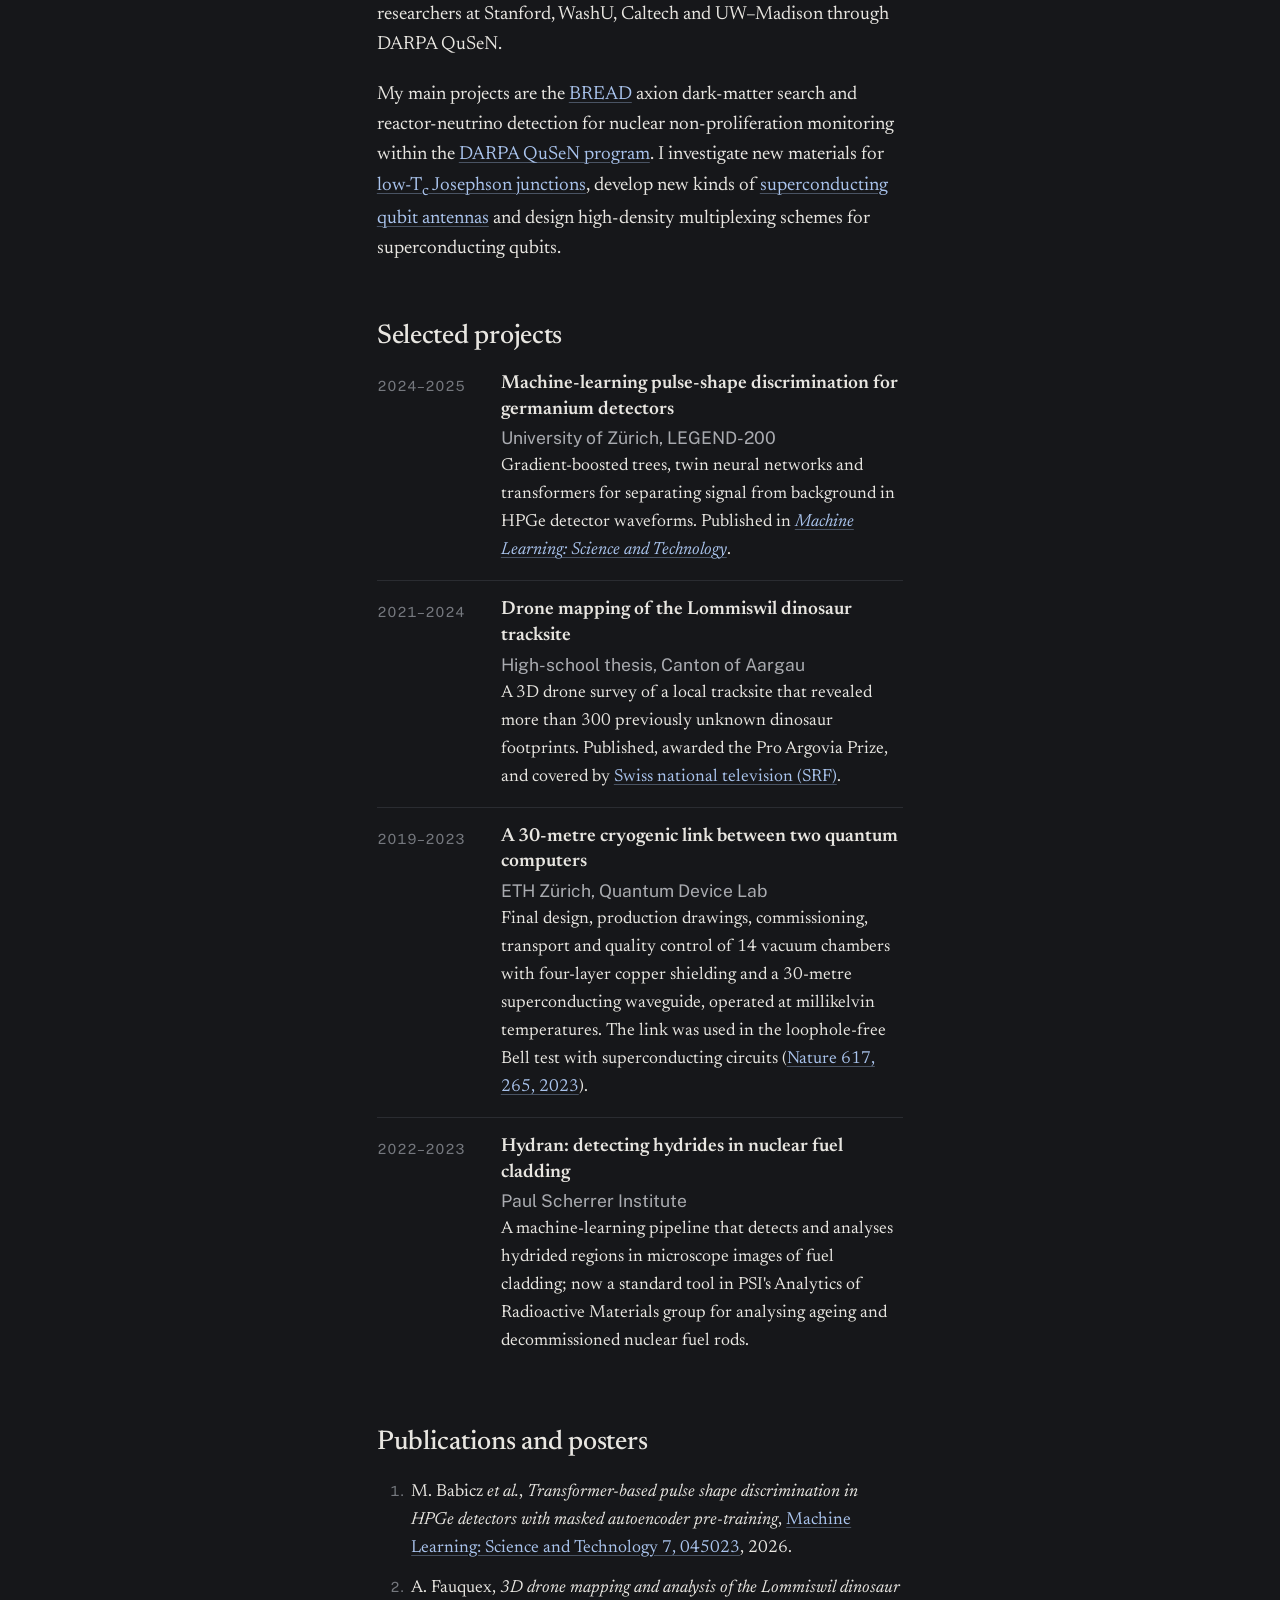
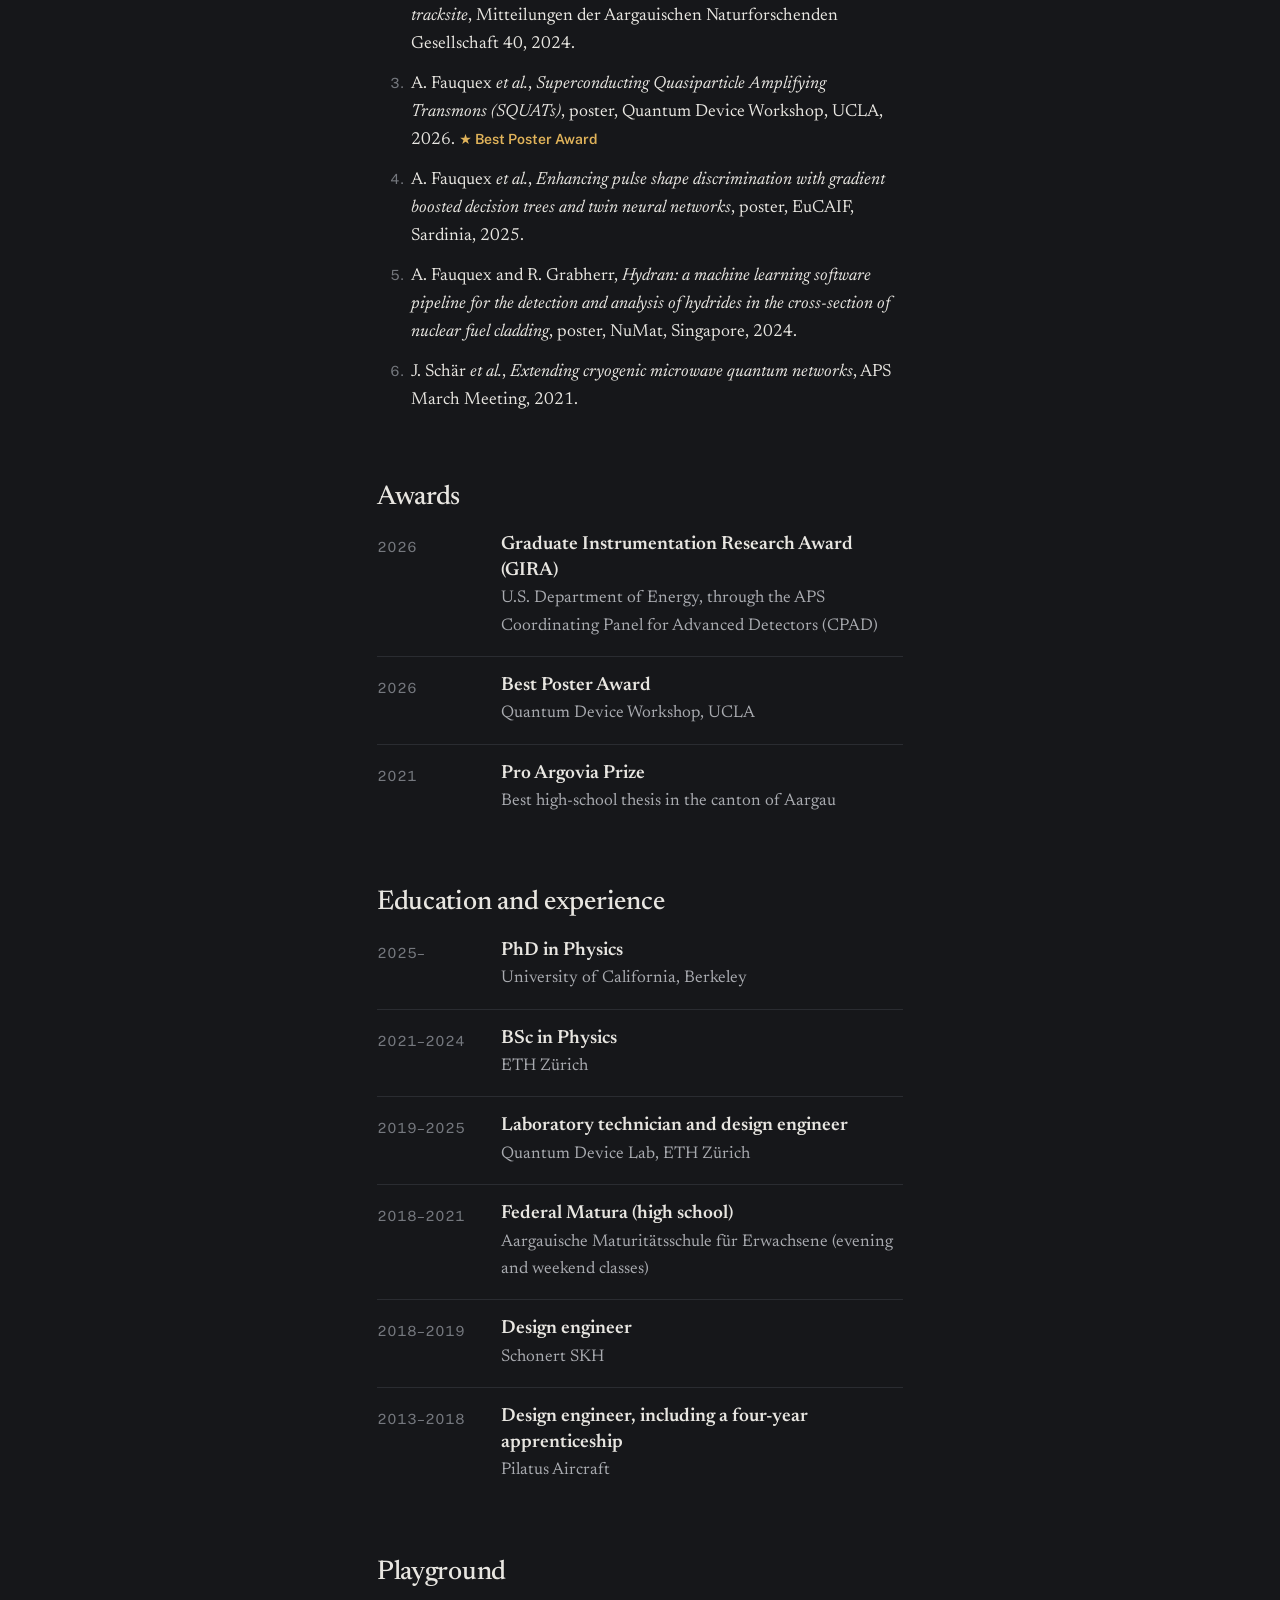
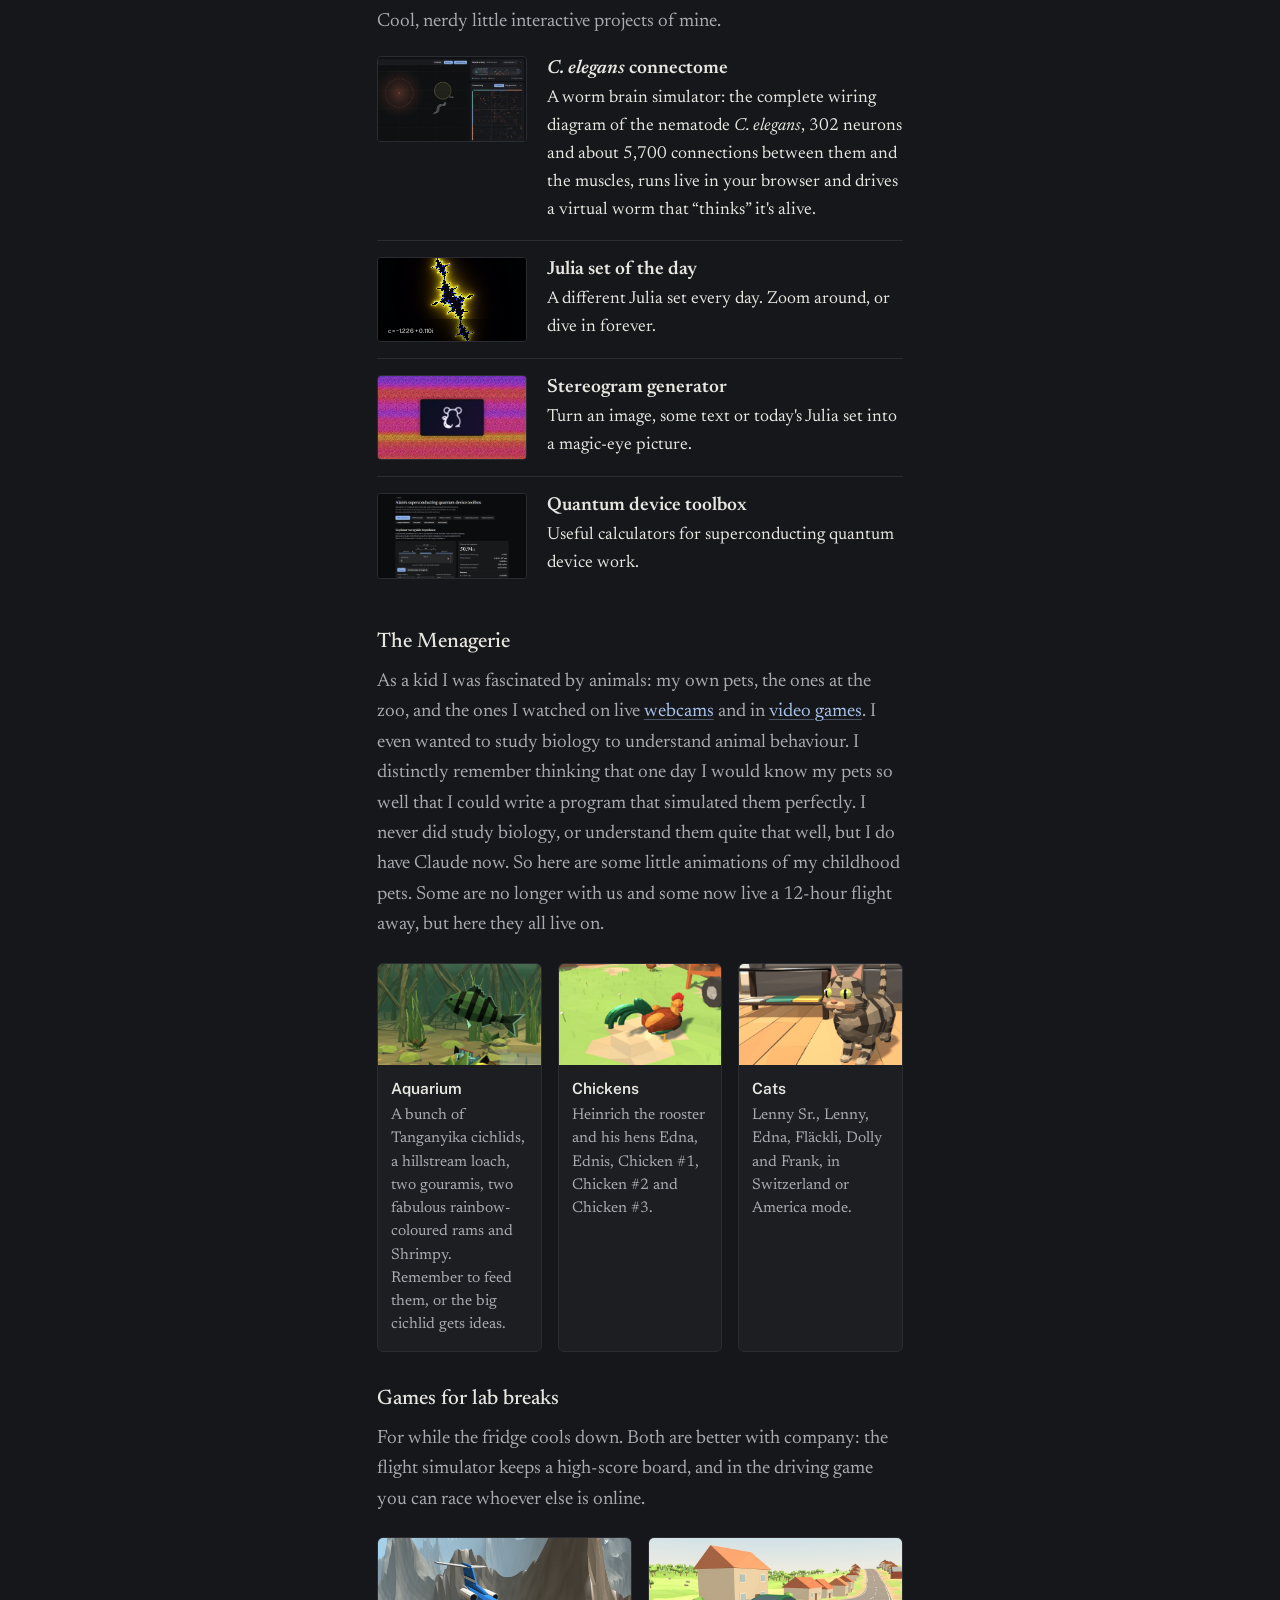
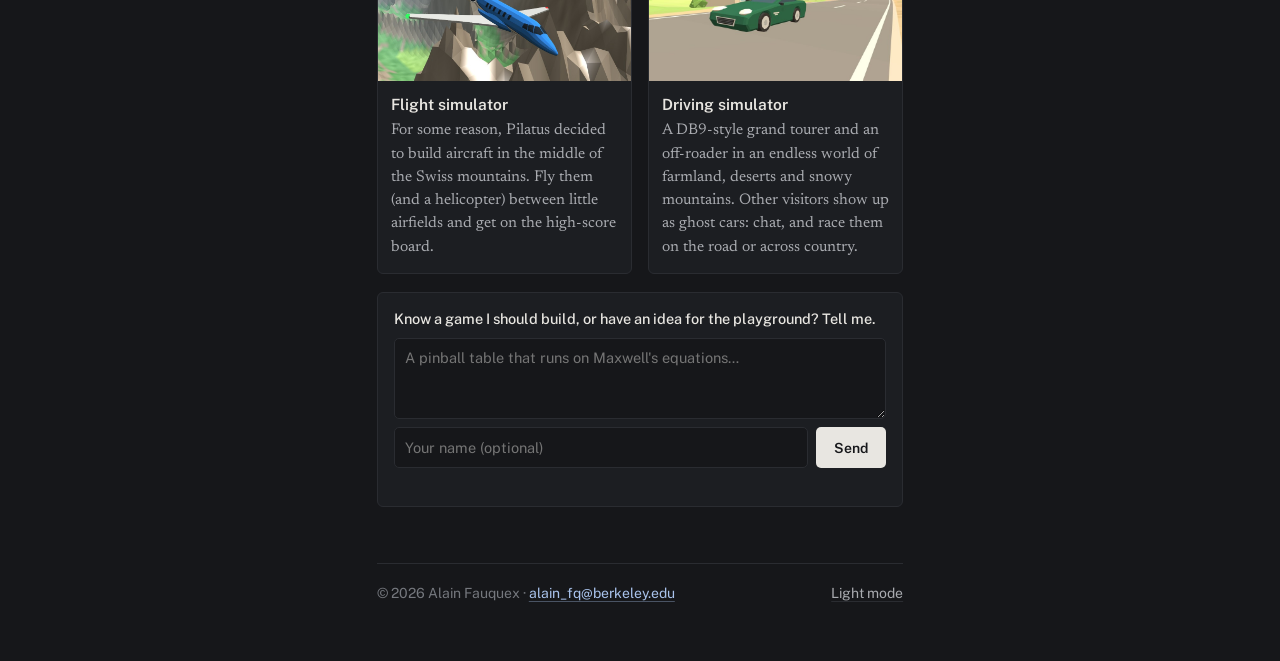
==== commit 82c3c712: "SQUATs: reworked figure and a new explainer page The Research figure: the junction (leads and pads) " ====
--- a/index.html
+++ b/index.html
@@ -9,11 +9,11 @@
   <link rel="preconnect" href="https://fonts.googleapis.com">
   <link rel="preconnect" href="https://fonts.gstatic.com" crossorigin>
   <link href="https://fonts.googleapis.com/css2?family=Newsreader:ital,opsz,wght@0,6..72,400;0,6..72,500;0,6..72,600;1,6..72,400&family=Public+Sans:wght@400;500;600&display=swap" rel="stylesheet">
-  <link rel="stylesheet" href="assets/style.css?v=20261126g">
+  <link rel="stylesheet" href="assets/style.css?v=20261127a">
   <script src="assets/site.js?v=20261123a"></script>
   <script src="assets/julia-day.js?v=20261122k"></script>
   <script src="assets/previews.js?v=20261124a" defer></script>
-  <script src="assets/squat.js?v=20261126g" defer></script>
+  <script src="assets/squat.js?v=20261127a" defer></script>
 </head>
 <body>
 <div class="layout">
@@ -62,7 +62,7 @@
 
     <section id="research">
       <h2>Research</h2>
-      <p><em>Superconducting Quasiparticle Amplifying Transmons</em> (SQUATs) are transmon-based sensors and my main research focus.</p>
+      <p>My main research focus is <em>Superconducting Quasiparticle Amplifying Transmons</em> (SQUATs): superconducting qubits turned into particle detectors. A tiny deposit of energy, a single THz photon or the phonons from a particle hitting the chip, breaks Cooper pairs, and the qubit registers each quasiparticle that tunnels across its junction. <a class="more" href="squats.html">How a SQUAT works&nbsp;→</a></p>
       <figure class="squat" id="squatFig">
         <div class="sq-stage">
           <svg viewBox="-235 -255 470 470" role="group" aria-label="Interactive drawing of a SQUAT chip: three pizza-shaped SQUATs on one feedline, which zooms into a single SQUAT with its charge line, two superconducting islands and a modified-Dolan Josephson junction"></svg>
@@ -70,10 +70,19 @@
           <p class="sq-hint" hidden>Click a SQUAT to zoom in</p>
         </div>
         <div class="sq-panel sq-tracebox">
-          <div class="sq-head">Charge parity, live</div>
-          <div class="sq-trace"><canvas aria-hidden="true"></canvas></div>
+          <div class="sq-traces">
+            <div class="sq-head">Charge parity, live</div>
+            <div class="sq-trace"><canvas aria-hidden="true"></canvas></div>
+            <div class="sq-head">Switching rate</div>
+            <div class="sq-rate"><canvas aria-hidden="true"></canvas></div>
+          </div>
+          <div>
+            <div class="sq-head">Switches per burst</div>
+            <div class="sq-key"><i style="background:var(--gold)"></i>phonon hit<i style="background:var(--accent)"></i>THz photon</div>
+            <div class="sq-scatter"><canvas aria-hidden="true"></canvas></div>
+          </div>
         </div>
-        <figcaption>A SQUAT chip like the ones we make: three SQUATs on one feedline. Zoom into one to see its two aluminium islands, the charge line and the modified-Dolan junction, and point at any part to learn what it does. The trace below is the charge parity: a slow background of single switches from thermally excited quasiparticles, then, after each particle hit or THz photon, a rapid burst as quasiparticles trapped at the junction tunnel back and forth; bigger deposits give longer bursts.</figcaption>
+        <figcaption>A SQUAT chip like the ones we make. Point at any part to see what it does, or zoom out to the whole chip. Below, the qubit's charge parity: a few stray switches, then a burst after each particle hit or THz photon. The more energy, the more switches.</figcaption>
       </figure>
       <p>My work on SQUATs covers the full cycle: I design them with machine-learning algorithms I develop, simulate them, fabricate them in the <a href="https://foundry.lbl.gov/expertise-instrumentation/#nanofabrication-facility-instrumentation">Molecular Foundry nanofabrication facility</a> at Lawrence Berkeley National Laboratory, and measure them in dilution refrigerators at millikelvin temperatures. On my own initiative I set up collaborations with NVIDIA and MIT, and I work with researchers at Stanford, WashU, Caltech and UW–Madison through DARPA QuSeN.</p>
       <p>My main projects are the <a href="https://arxiv.org/abs/2111.12103">BREAD</a> axion dark-matter search and reactor-neutrino detection for nuclear non-proliferation monitoring within the <a href="https://www.darpa.mil/research/programs/qusen">DARPA QuSeN program</a>. I investigate new materials for <a href="https://arxiv.org/abs/2510.25203">low-T<sub>c</sub> Josephson junctions</a>, develop new kinds of <a href="https://arxiv.org/abs/2103.06803">superconducting qubit antennas</a> and design high-density multiplexing schemes for superconducting qubits.</p>
--- a/assets/style.css
+++ b/assets/style.css
@@ -140,7 +140,7 @@
 .sq-sub > :not([fill]), .sq-subf { fill: var(--fig-sub); transition: fill .15s; }
 .sq-lead { fill: var(--fig-lead); }
 .sq-padj { fill: var(--fig-lead); stroke: var(--fig-sub); stroke-width: .4; }
-.sq-pads.hl .sq-padj { fill: var(--fig-lead-hi); }
+.sq-jj.hl .sq-padj { fill: var(--fig-lead-hi); }
 .sq-barrier { fill: var(--gold); }
 .sq-metal.hl > :not([fill]), .sq-part.hl .sq-metalf { fill: var(--fig-metal-hi); }
 .sq-sub.hl > :not([fill]), .sq-part.hl .sq-subf { fill: var(--fig-sub-hi); }
@@ -148,9 +148,14 @@
 .pop { transform-box: fill-box; transform-origin: center; transition: transform .2s ease, filter .2s ease; }
 .pop.hl, .pop.lift { transform: scale(1.07); filter: drop-shadow(0 3px 5px rgba(0, 0, 0, .45)); }
 .sq-holes.pop { filter: none !important; }
-.sq-jj.pop.hl { transform: scale(1.6); }
-.sq-pads.pop.hl { transform: scale(1.3); }
-.sq-over line { stroke: var(--fig-sub); stroke-width: 1.3; vector-effect: non-scaling-stroke; }
+.sq-jj.pop.hl { transform: scale(2.2); }
+.sq-over line { stroke: var(--fig-sub); stroke-width: 1.3; vector-effect: non-scaling-stroke; transition: stroke .15s, stroke-width .15s; }
+.sq-over line.hot { stroke: var(--gold); stroke-width: 3.2; }
+.sq-chipring { fill: none; stroke: var(--gold); stroke-width: 1.6; vector-effect: non-scaling-stroke; opacity: 0; transition: opacity .2s; }
+.sq-chipring.hot { opacity: 1; }
+/* zoomed out: wide invisible targets for the feedline, the charge lines and the SQUATs */
+.sq-chiphit line { stroke: transparent; stroke-width: 18px; vector-effect: non-scaling-stroke; pointer-events: stroke; cursor: help; }
+.sq-chiphit circle { fill: transparent; pointer-events: all; cursor: zoom-in; }
 .sq-pairs circle { fill: var(--fig-sub); opacity: .3; }
 .sq-qp { fill: var(--gold); stroke: var(--fig-sub); stroke-width: .5; }
 .sq-ring { fill: none; stroke: var(--gold); stroke-width: 1.2; }
@@ -172,11 +177,18 @@
 .sq-hint { position: absolute; bottom: 8px; left: 50%; transform: translateX(-50%); margin: 0; white-space: nowrap; font-family: var(--sans); font-size: 12px; color: var(--fig-metal); background: var(--fig-sub); padding: 3px 10px; border-radius: 99px; pointer-events: none; }
 .sq-panel { border: 1px solid var(--rule); border-radius: 6px; background: var(--tile); padding: 10px 12px; font-family: var(--sans); }
 .sq-head { font-size: 12.5px; font-weight: 600; color: var(--ink); margin-bottom: 4px; }
-.sq-tracebox { width: 73%; margin: 12px auto 0; }
-.sq-trace { height: 120px; }
-.sq-trace canvas { display: block; width: 100%; height: 100%; }
+.sq-tracebox { margin: 12px 0 0; display: grid; grid-template-columns: minmax(0, 1fr) 230px; gap: 4px 16px; }
+.sq-tracebox .sq-traces { min-width: 0; }
+.sq-trace { height: 78px; }
+.sq-rate { height: 58px; }
+.sq-scatter { height: 150px; }
+.sq-trace canvas, .sq-rate canvas, .sq-scatter canvas { display: block; width: 100%; height: 100%; }
+.sq-head + .sq-trace, .sq-head + .sq-rate { margin-bottom: 6px; }
+.sq-key { font-size: 11.5px; color: var(--ink-faint); margin: -2px 0 2px; }
+.sq-key i { display: inline-block; width: 7px; height: 7px; border-radius: 50%; margin: 0 4px 0 0; vertical-align: 0; }
+.sq-key i + i, .sq-key i:not(:first-child) { margin-left: 10px; }
 .squat figcaption { font-family: var(--sans); font-size: 14px; line-height: 1.55; color: var(--ink-soft); margin-top: 10px; max-width: 70ch; }
-@media (max-width: 860px) { .sq-stage, .sq-tracebox { width: 100%; } }
+@media (max-width: 860px) { .sq-stage { width: 100%; } .sq-tracebox { grid-template-columns: 1fr; } .sq-scatter { height: 140px; } }
 /* the description box that follows the cursor over the SQUAT */
 .sq-tip { position: fixed; left: 0; top: 0; z-index: 60; max-width: 300px; pointer-events: none; opacity: 0; transition: opacity .12s;
   background: var(--tile); border: 1px solid var(--rule); border-radius: 6px; padding: 8px 11px; box-shadow: 0 6px 20px rgba(0, 0, 0, .35); font-family: var(--sans); }
@@ -301,3 +313,6 @@
   .pets span { font-size: 15px; padding-bottom: 10px; }
   .lead { font-size: 21px; }
 }
+/* a quiet "read more" link after a paragraph */
+a.more { font-family: var(--sans); font-size: .82em; font-weight: 500; white-space: nowrap; text-decoration: none; border-bottom: 1px solid var(--accent-line); }
+a.more:hover { border-bottom-color: var(--accent); }
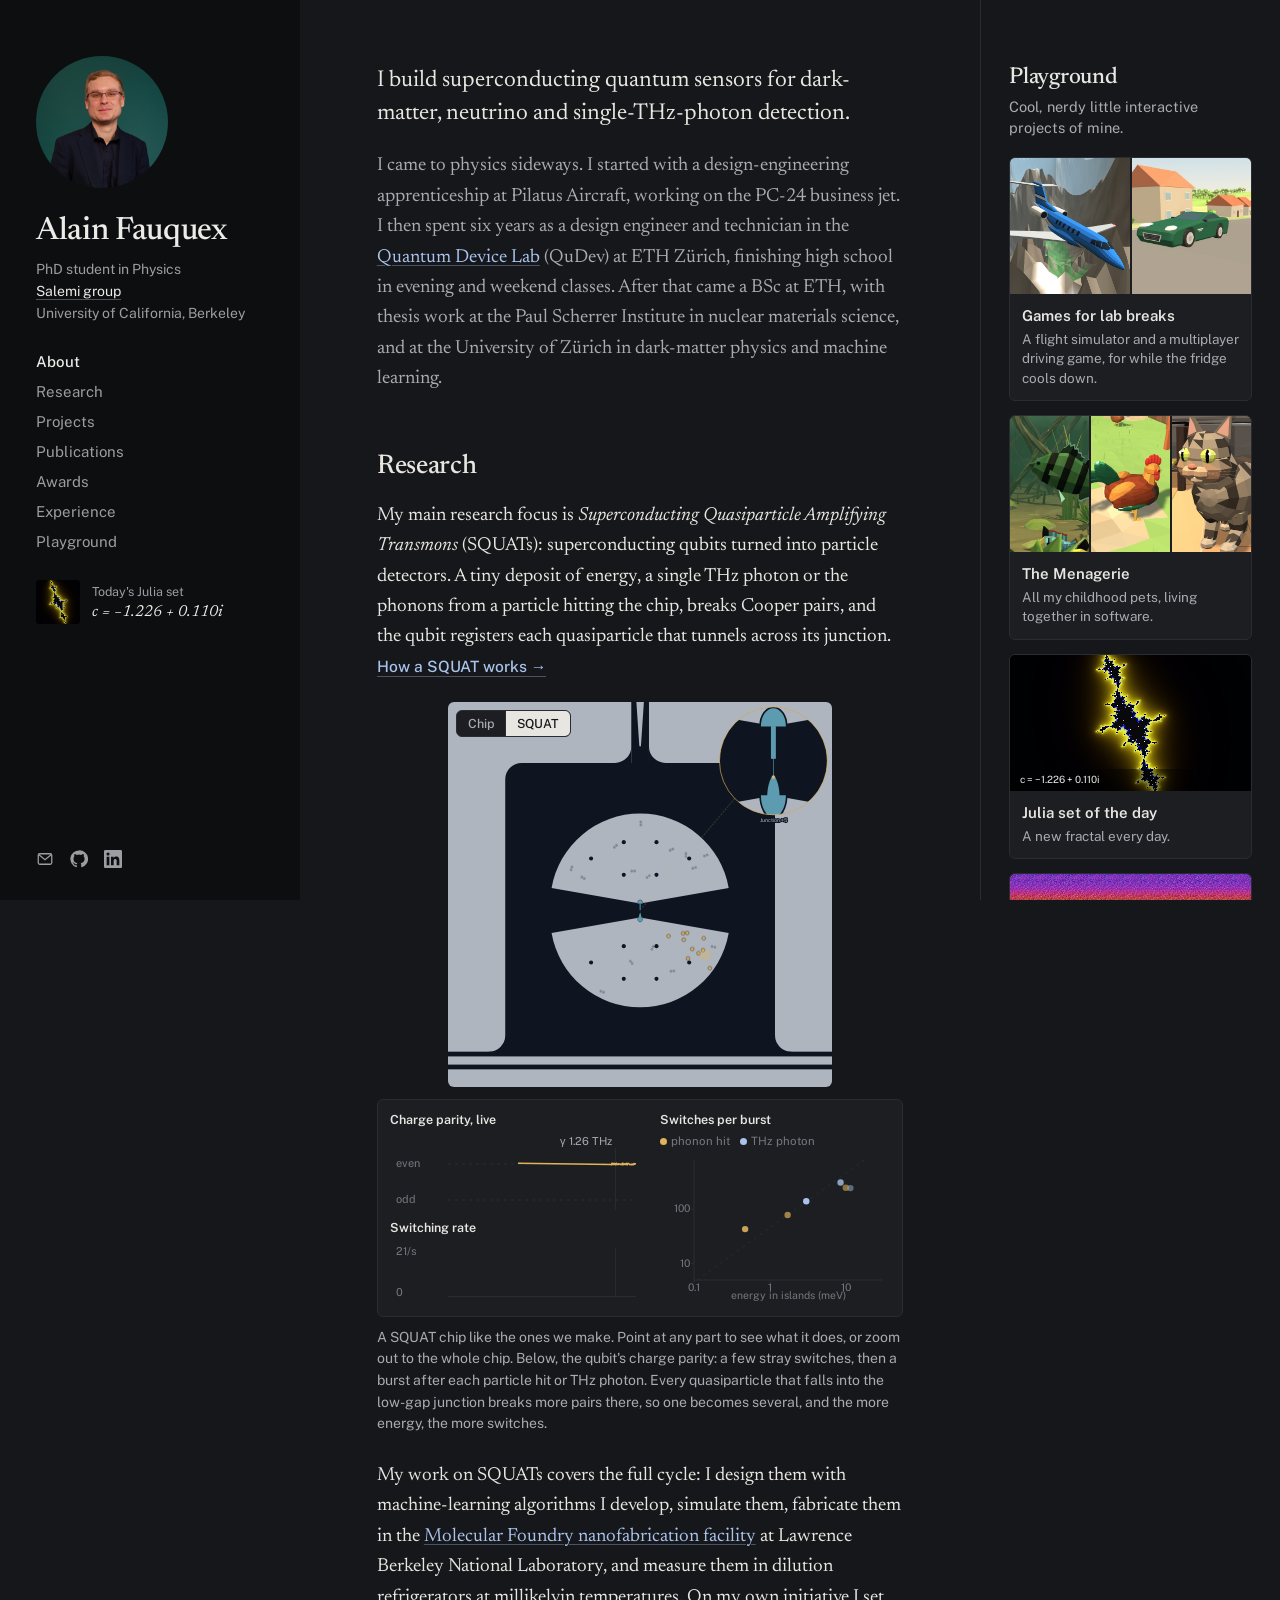
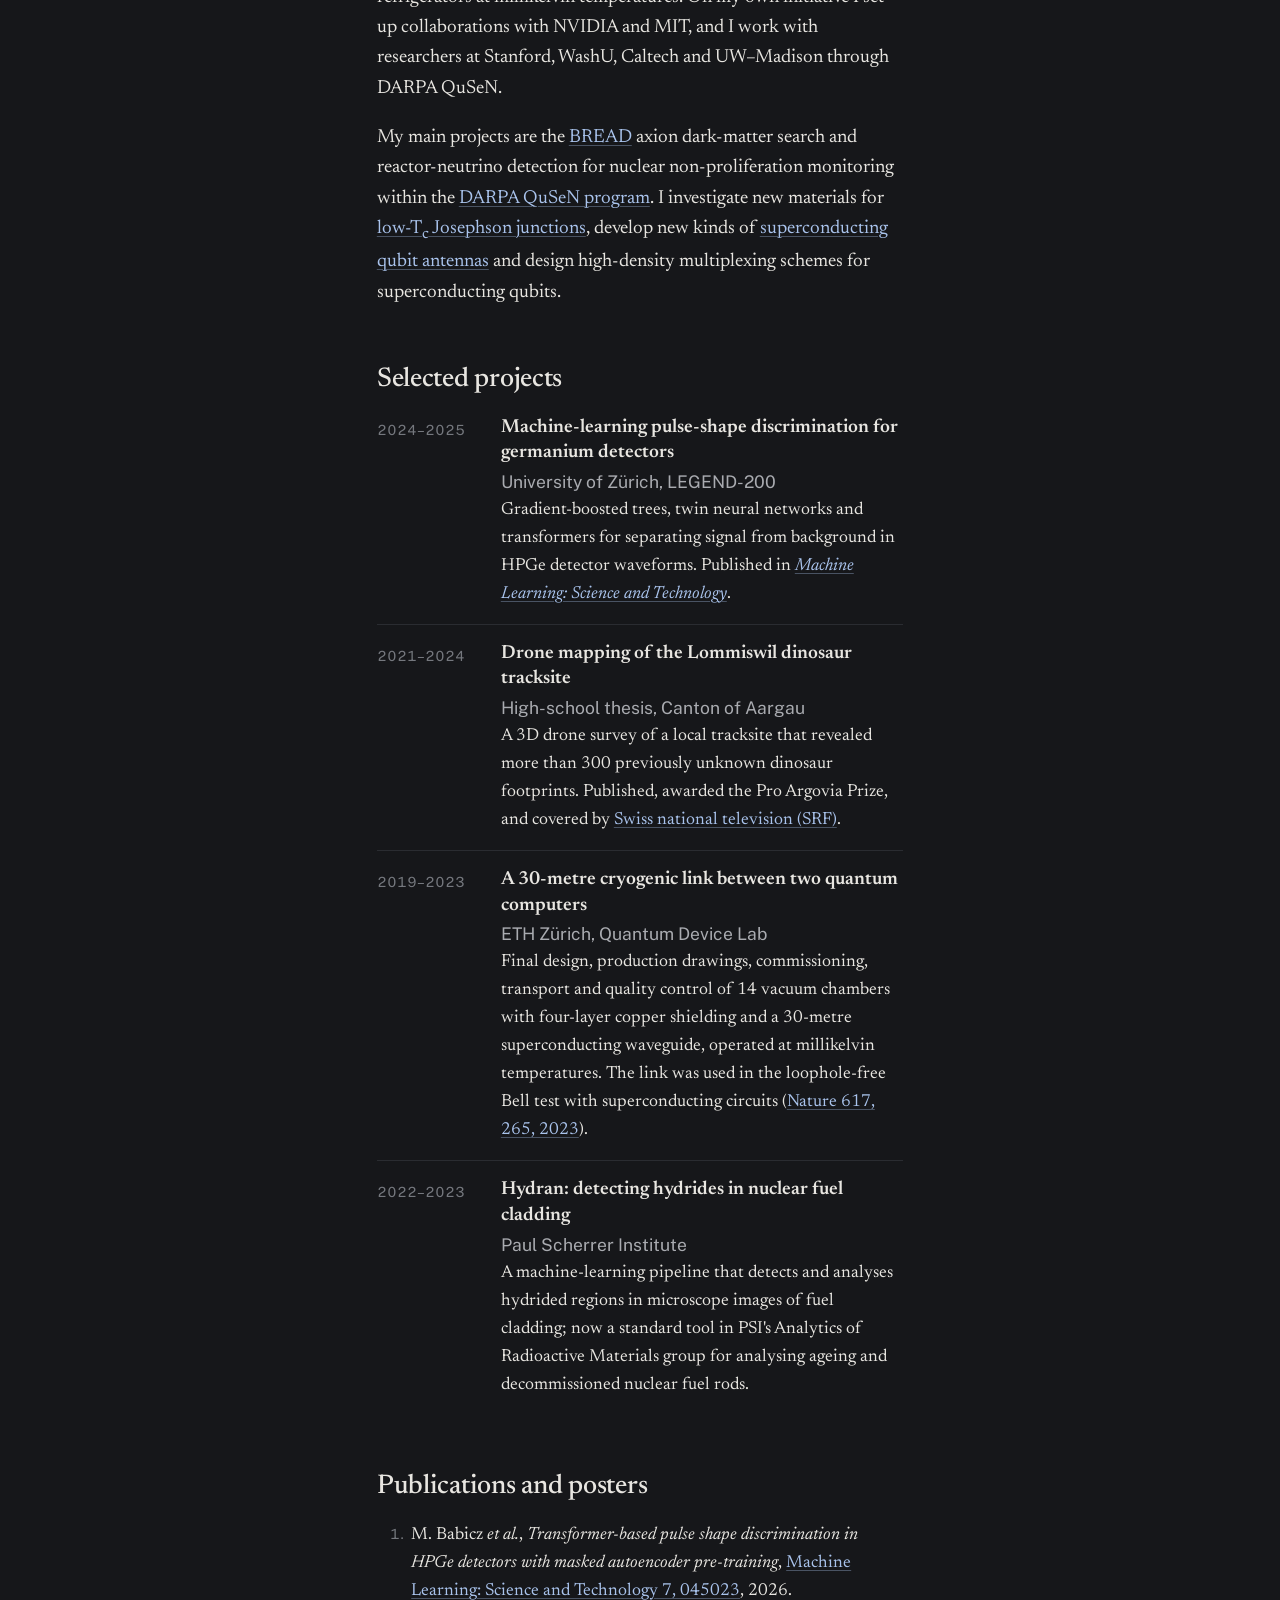
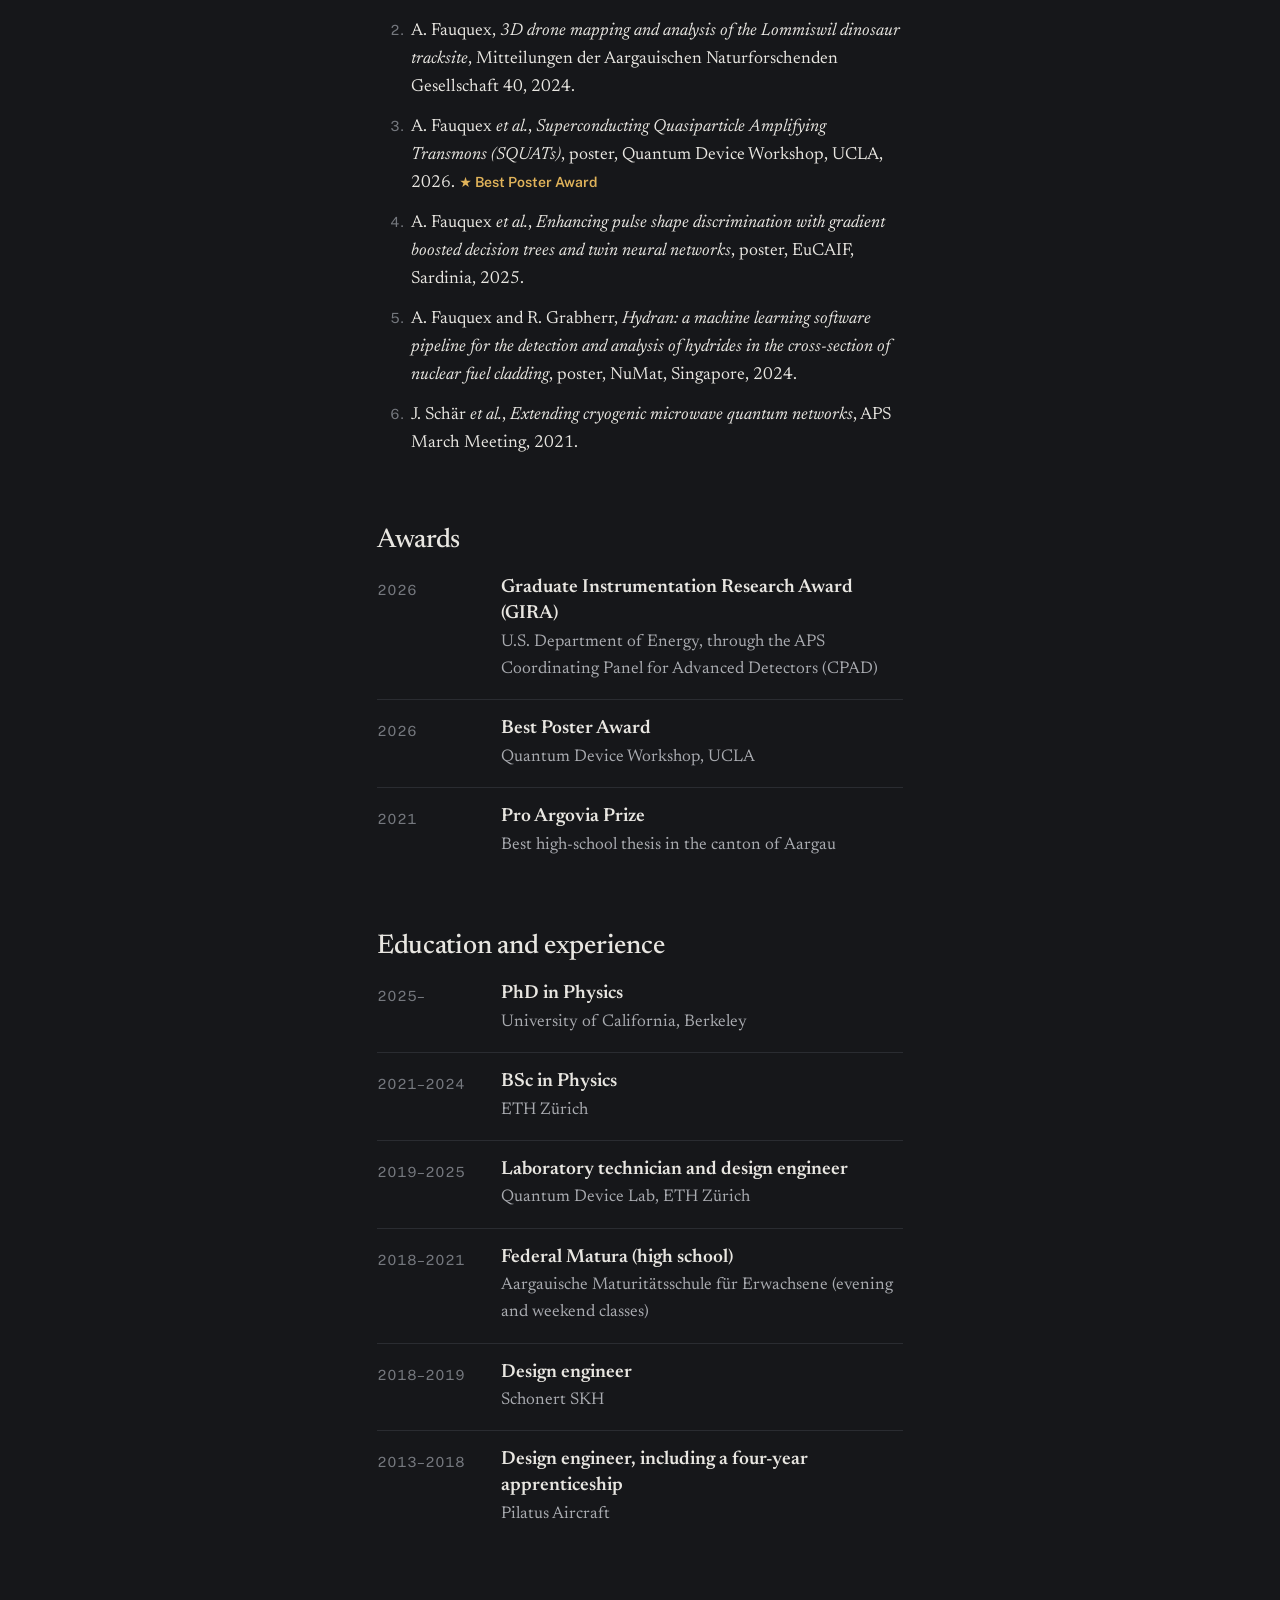
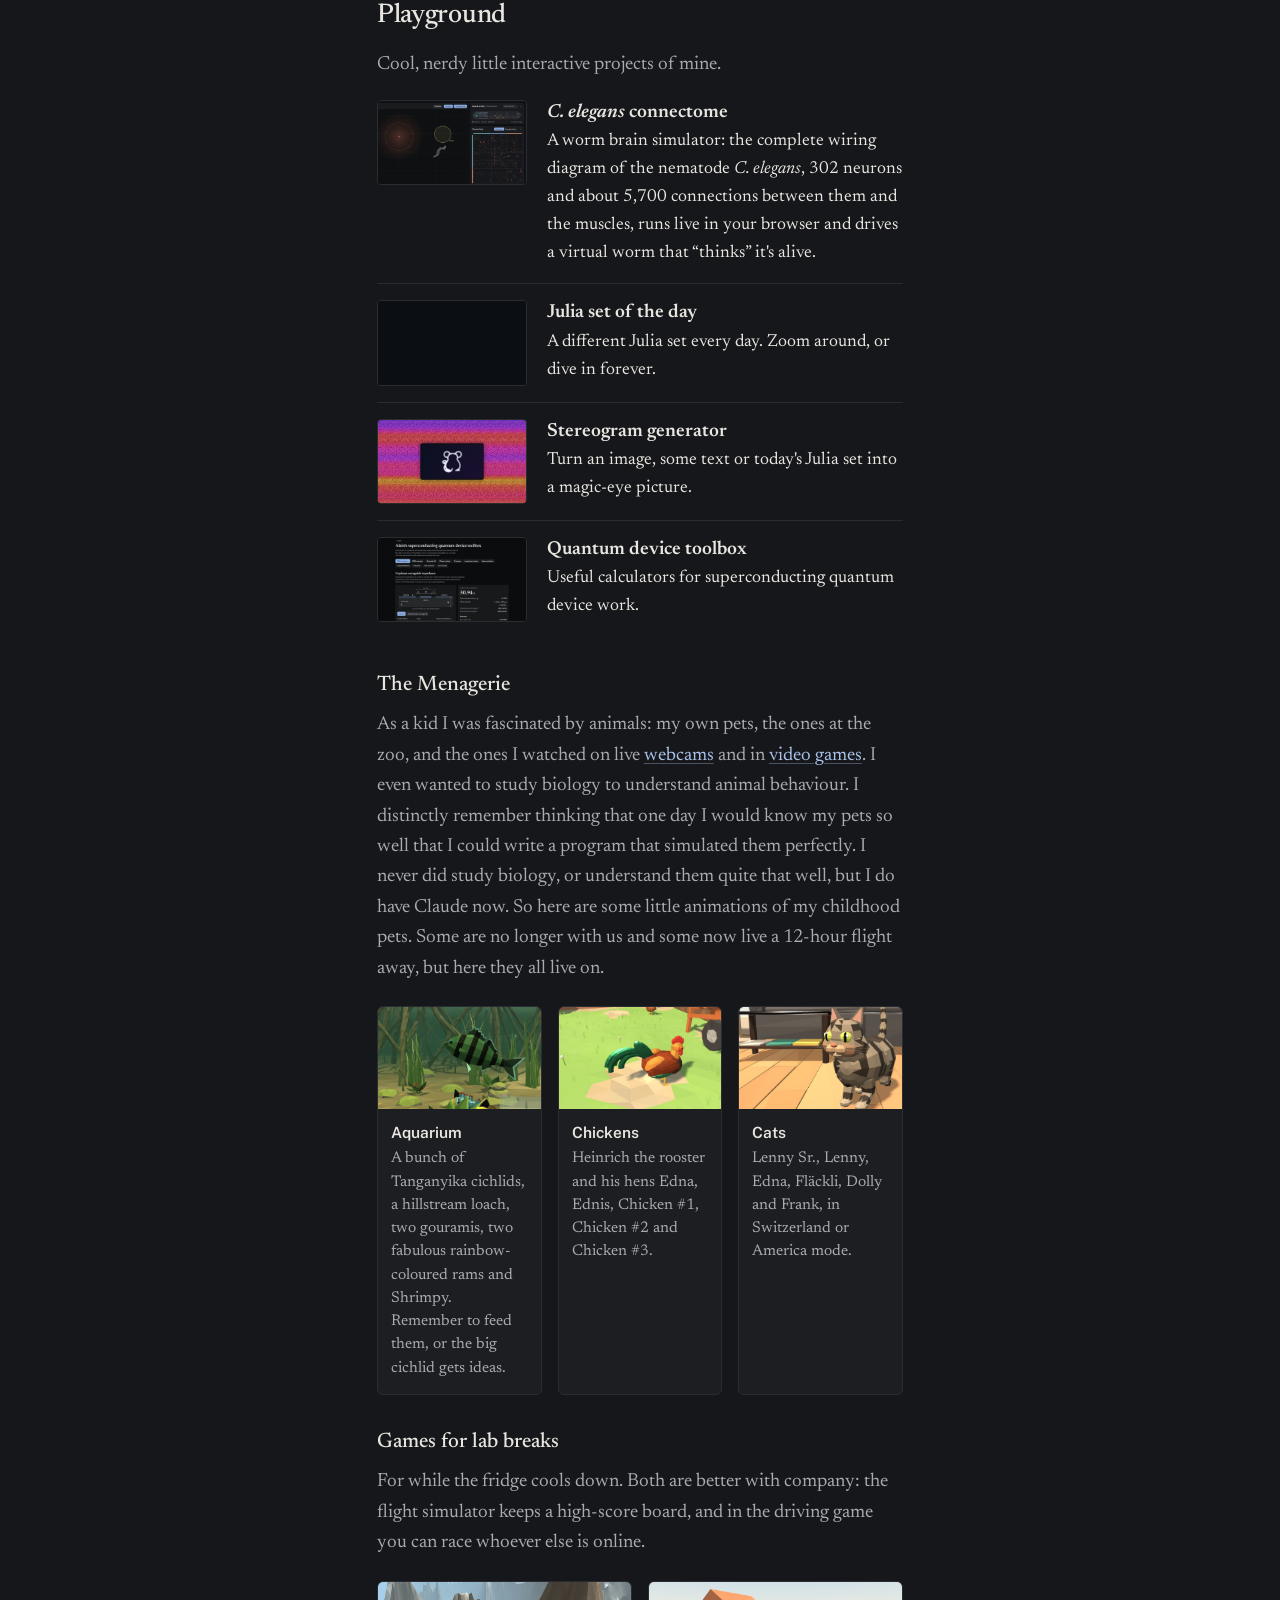
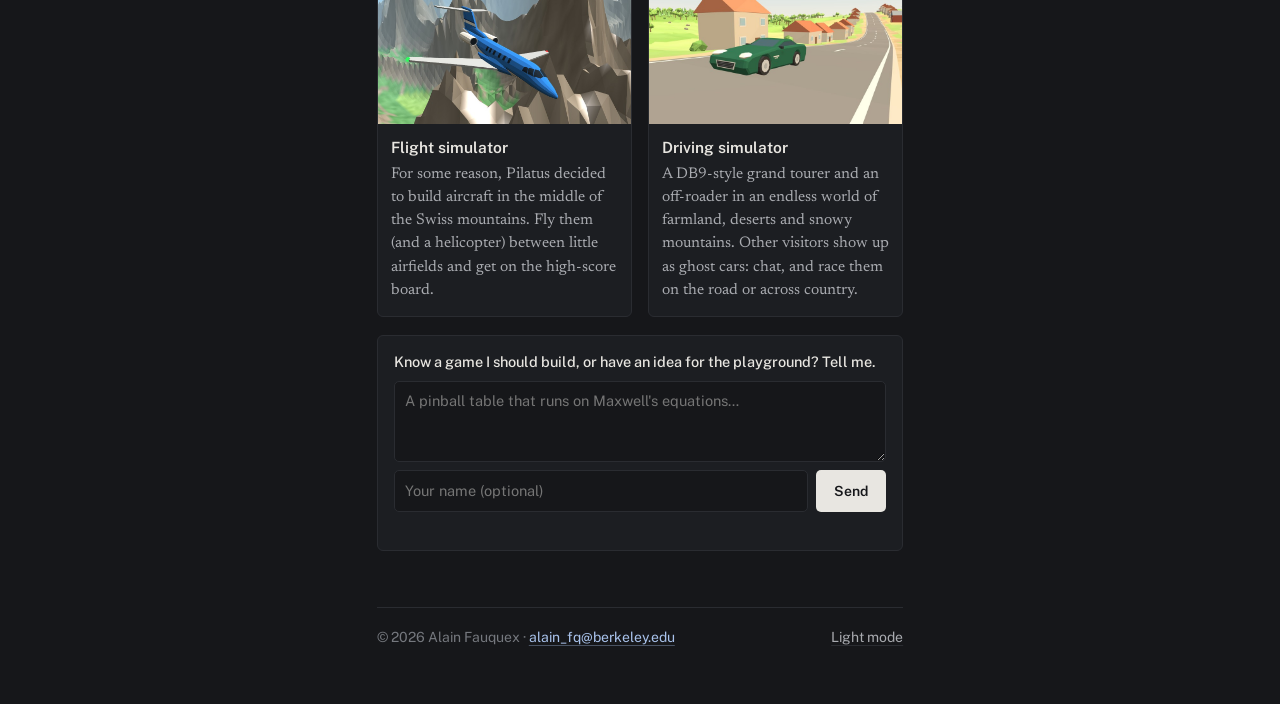
==== commit 53472676: "SQUATs: show quasiparticle multiplication in the junction A quasiparticle that falls from the island" ====
--- a/index.html
+++ b/index.html
@@ -13,7 +13,7 @@
   <script src="assets/site.js?v=20261123a"></script>
   <script src="assets/julia-day.js?v=20261122k"></script>
   <script src="assets/previews.js?v=20261124a" defer></script>
-  <script src="assets/squat.js?v=20261127a" defer></script>
+  <script src="assets/squat.js?v=20261127b" defer></script>
 </head>
 <body>
 <div class="layout">
@@ -82,7 +82,7 @@
             <div class="sq-scatter"><canvas aria-hidden="true"></canvas></div>
           </div>
         </div>
-        <figcaption>A SQUAT chip like the ones we make. Point at any part to see what it does, or zoom out to the whole chip. Below, the qubit's charge parity: a few stray switches, then a burst after each particle hit or THz photon. The more energy, the more switches.</figcaption>
+        <figcaption>A SQUAT chip like the ones we make. Point at any part to see what it does, or zoom out to the whole chip. Below, the qubit's charge parity: a few stray switches, then a burst after each particle hit or THz photon. Every quasiparticle that falls into the low-gap junction breaks more pairs there, so one becomes several, and the more energy, the more switches.</figcaption>
       </figure>
       <p>My work on SQUATs covers the full cycle: I design them with machine-learning algorithms I develop, simulate them, fabricate them in the <a href="https://foundry.lbl.gov/expertise-instrumentation/#nanofabrication-facility-instrumentation">Molecular Foundry nanofabrication facility</a> at Lawrence Berkeley National Laboratory, and measure them in dilution refrigerators at millikelvin temperatures. On my own initiative I set up collaborations with NVIDIA and MIT, and I work with researchers at Stanford, WashU, Caltech and UW–Madison through DARPA QuSeN.</p>
       <p>My main projects are the <a href="https://arxiv.org/abs/2111.12103">BREAD</a> axion dark-matter search and reactor-neutrino detection for nuclear non-proliferation monitoring within the <a href="https://www.darpa.mil/research/programs/qusen">DARPA QuSeN program</a>. I investigate new materials for <a href="https://arxiv.org/abs/2510.25203">low-T<sub>c</sub> Josephson junctions</a>, develop new kinds of <a href="https://arxiv.org/abs/2103.06803">superconducting qubit antennas</a> and design high-density multiplexing schemes for superconducting qubits.</p>
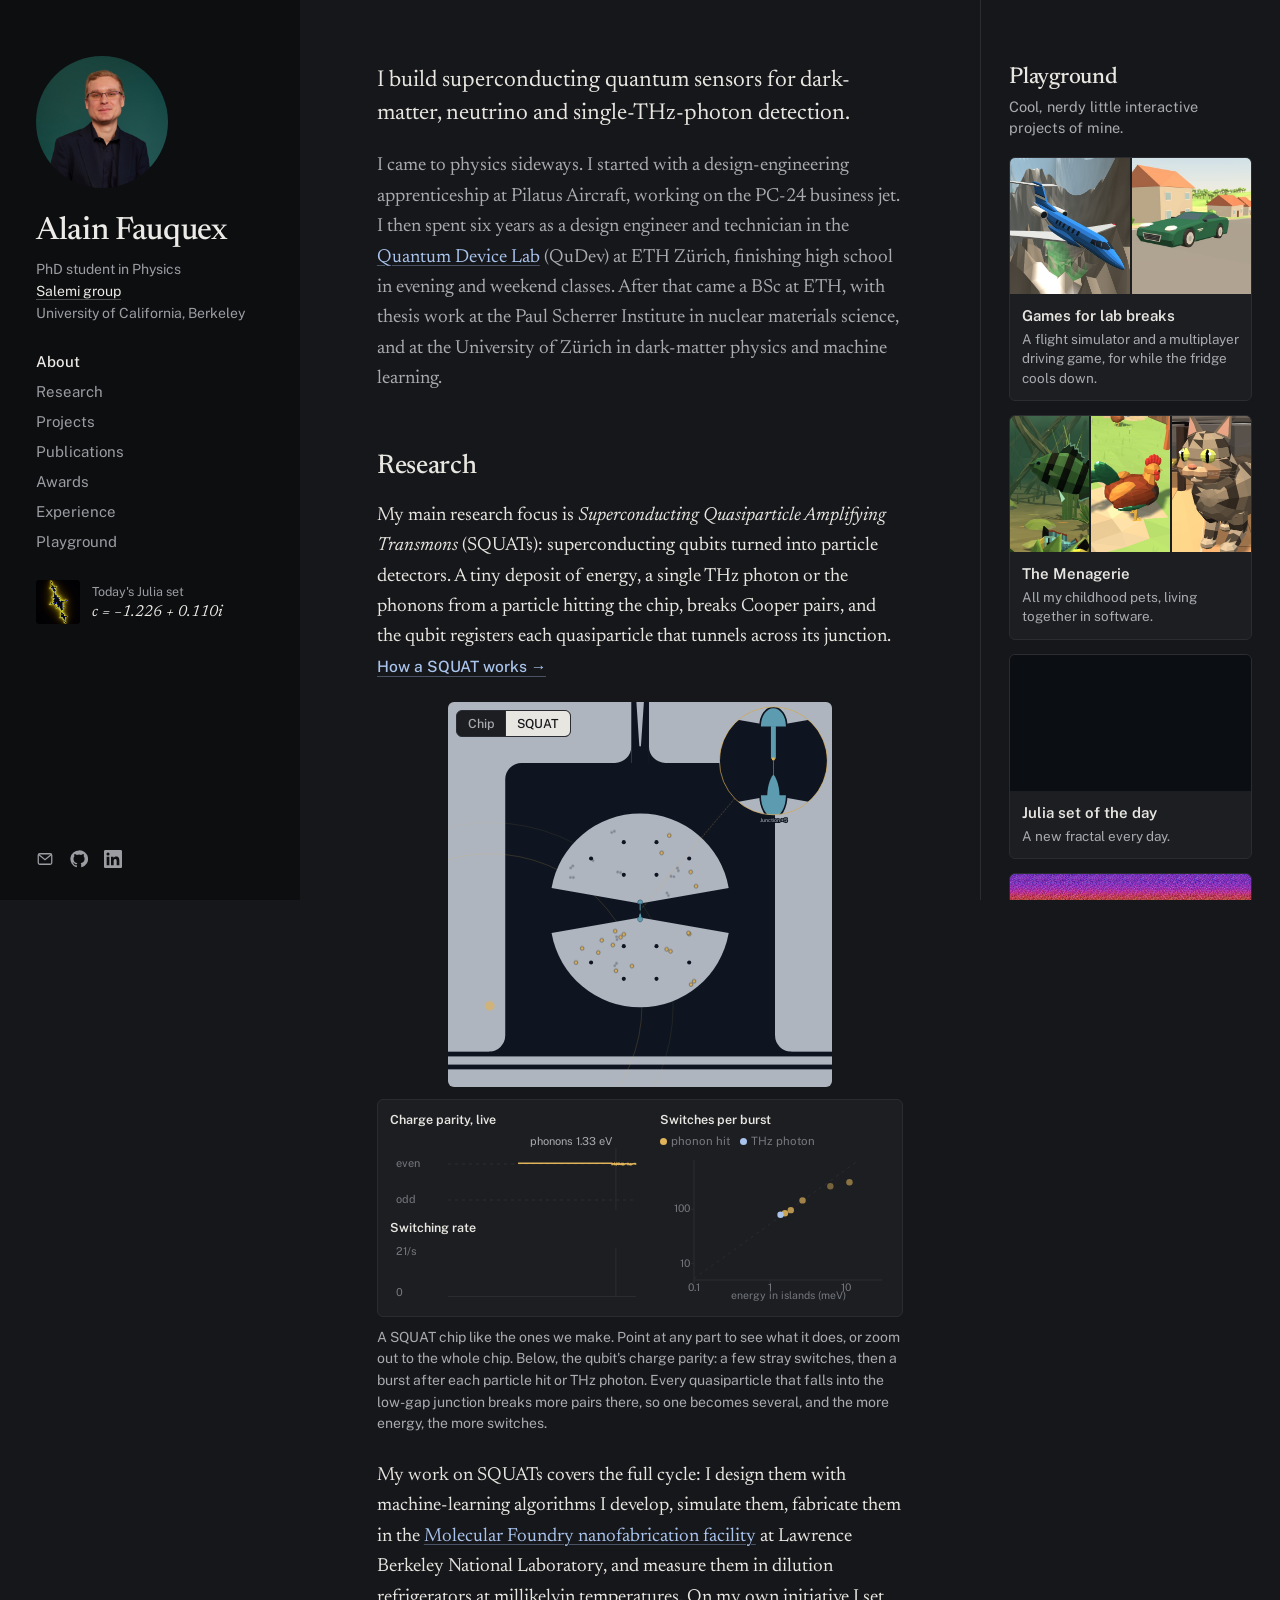
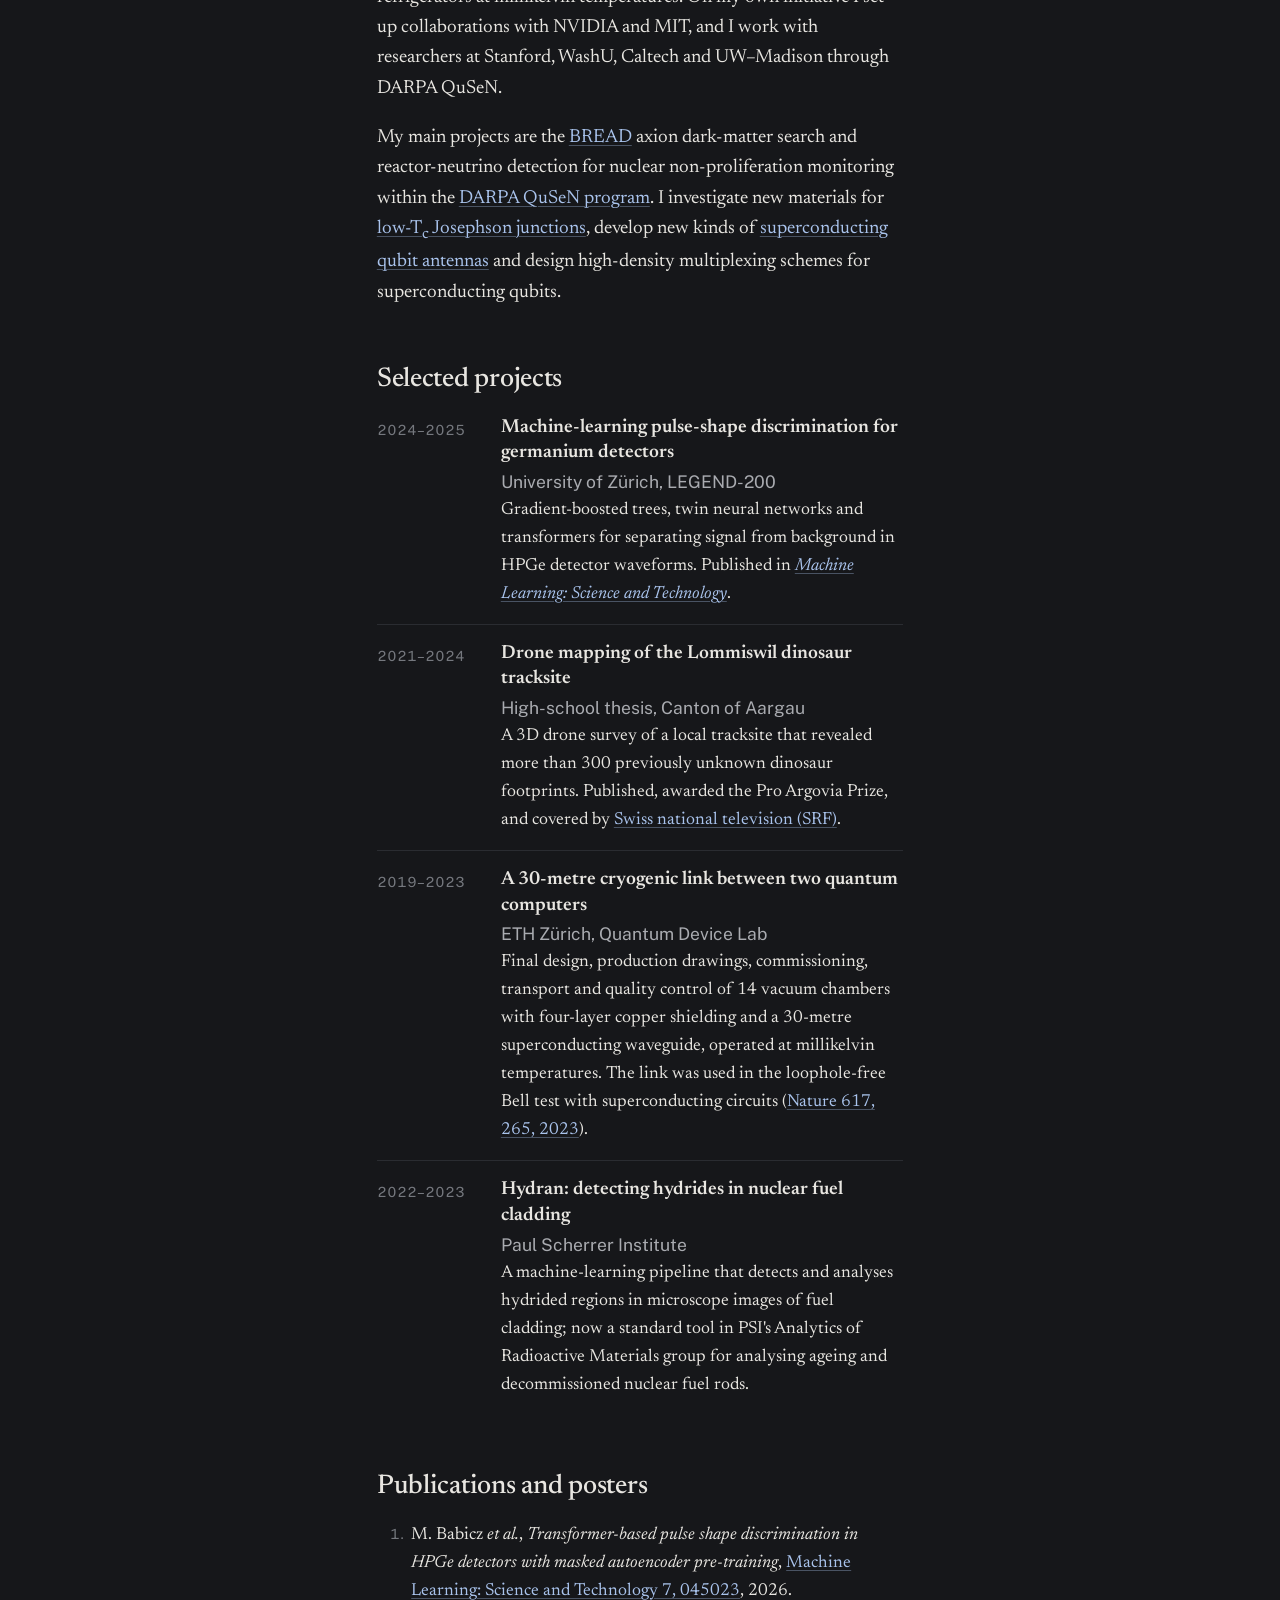
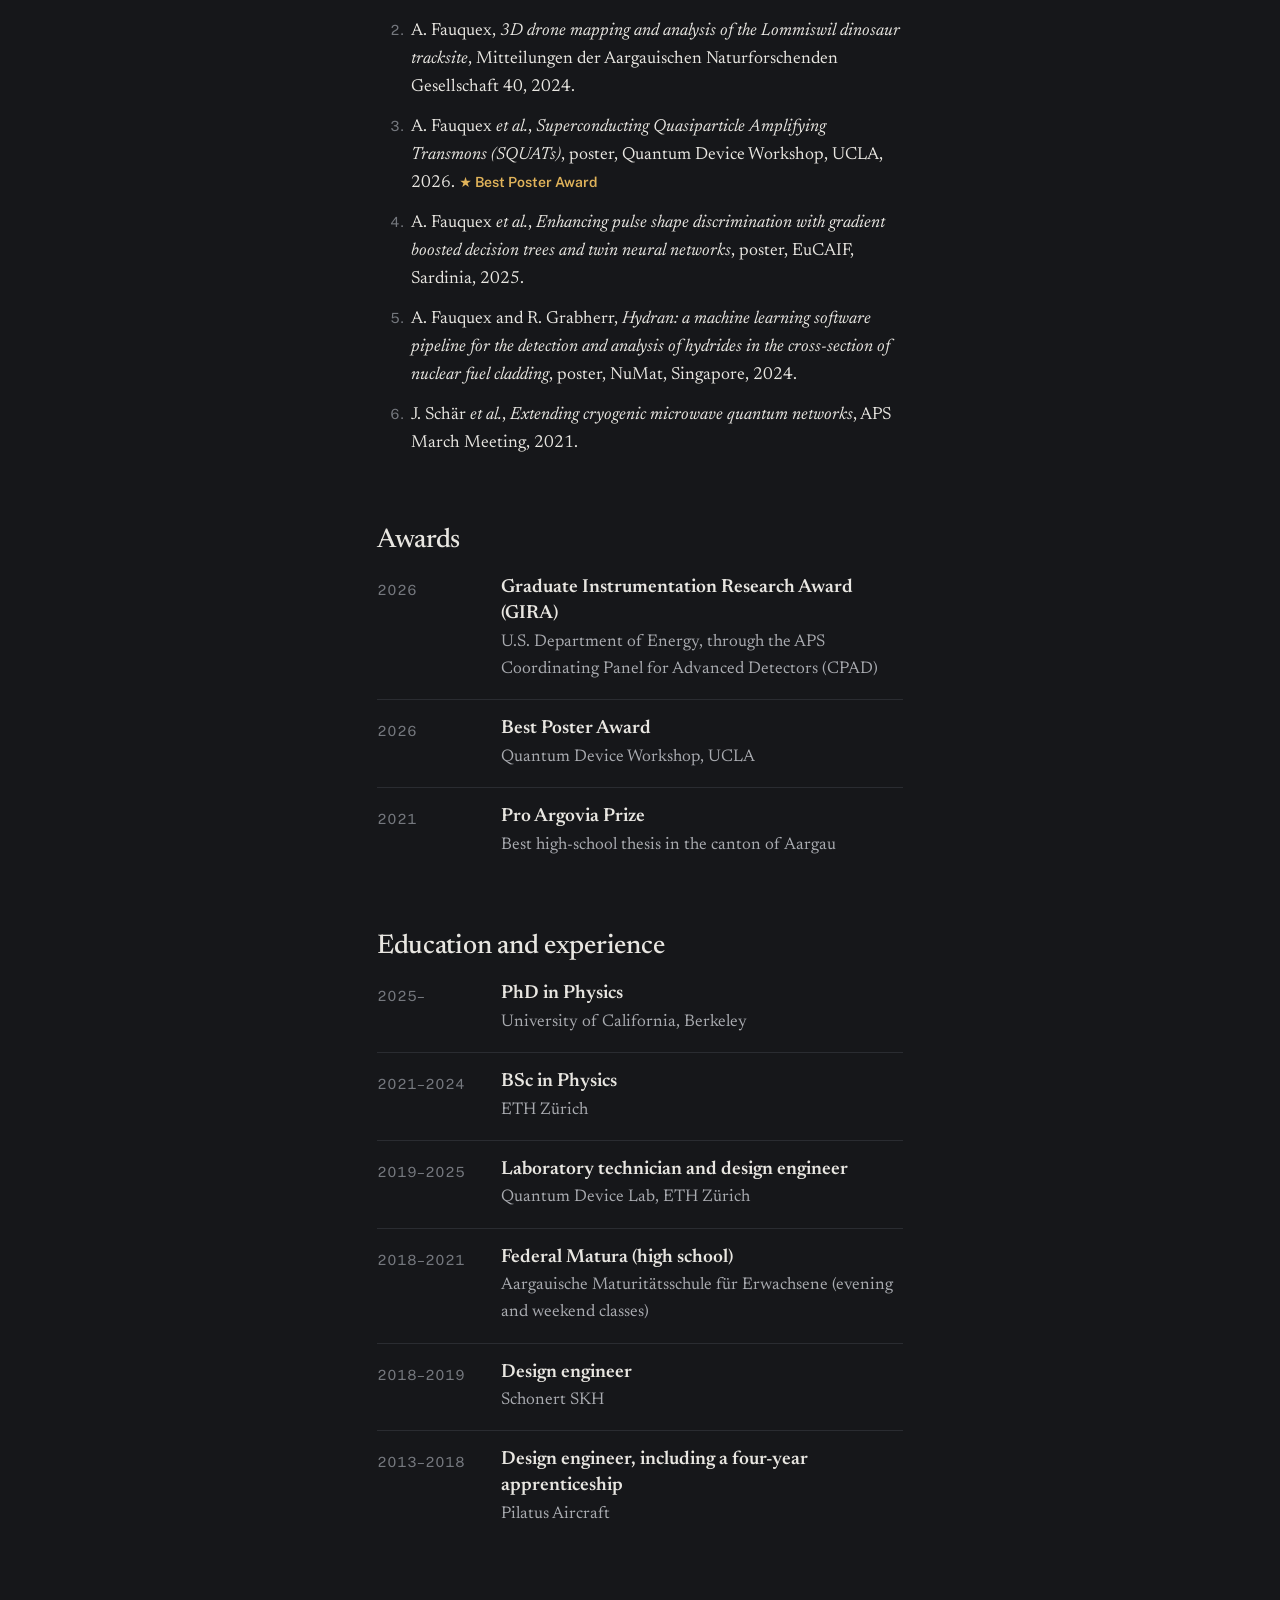
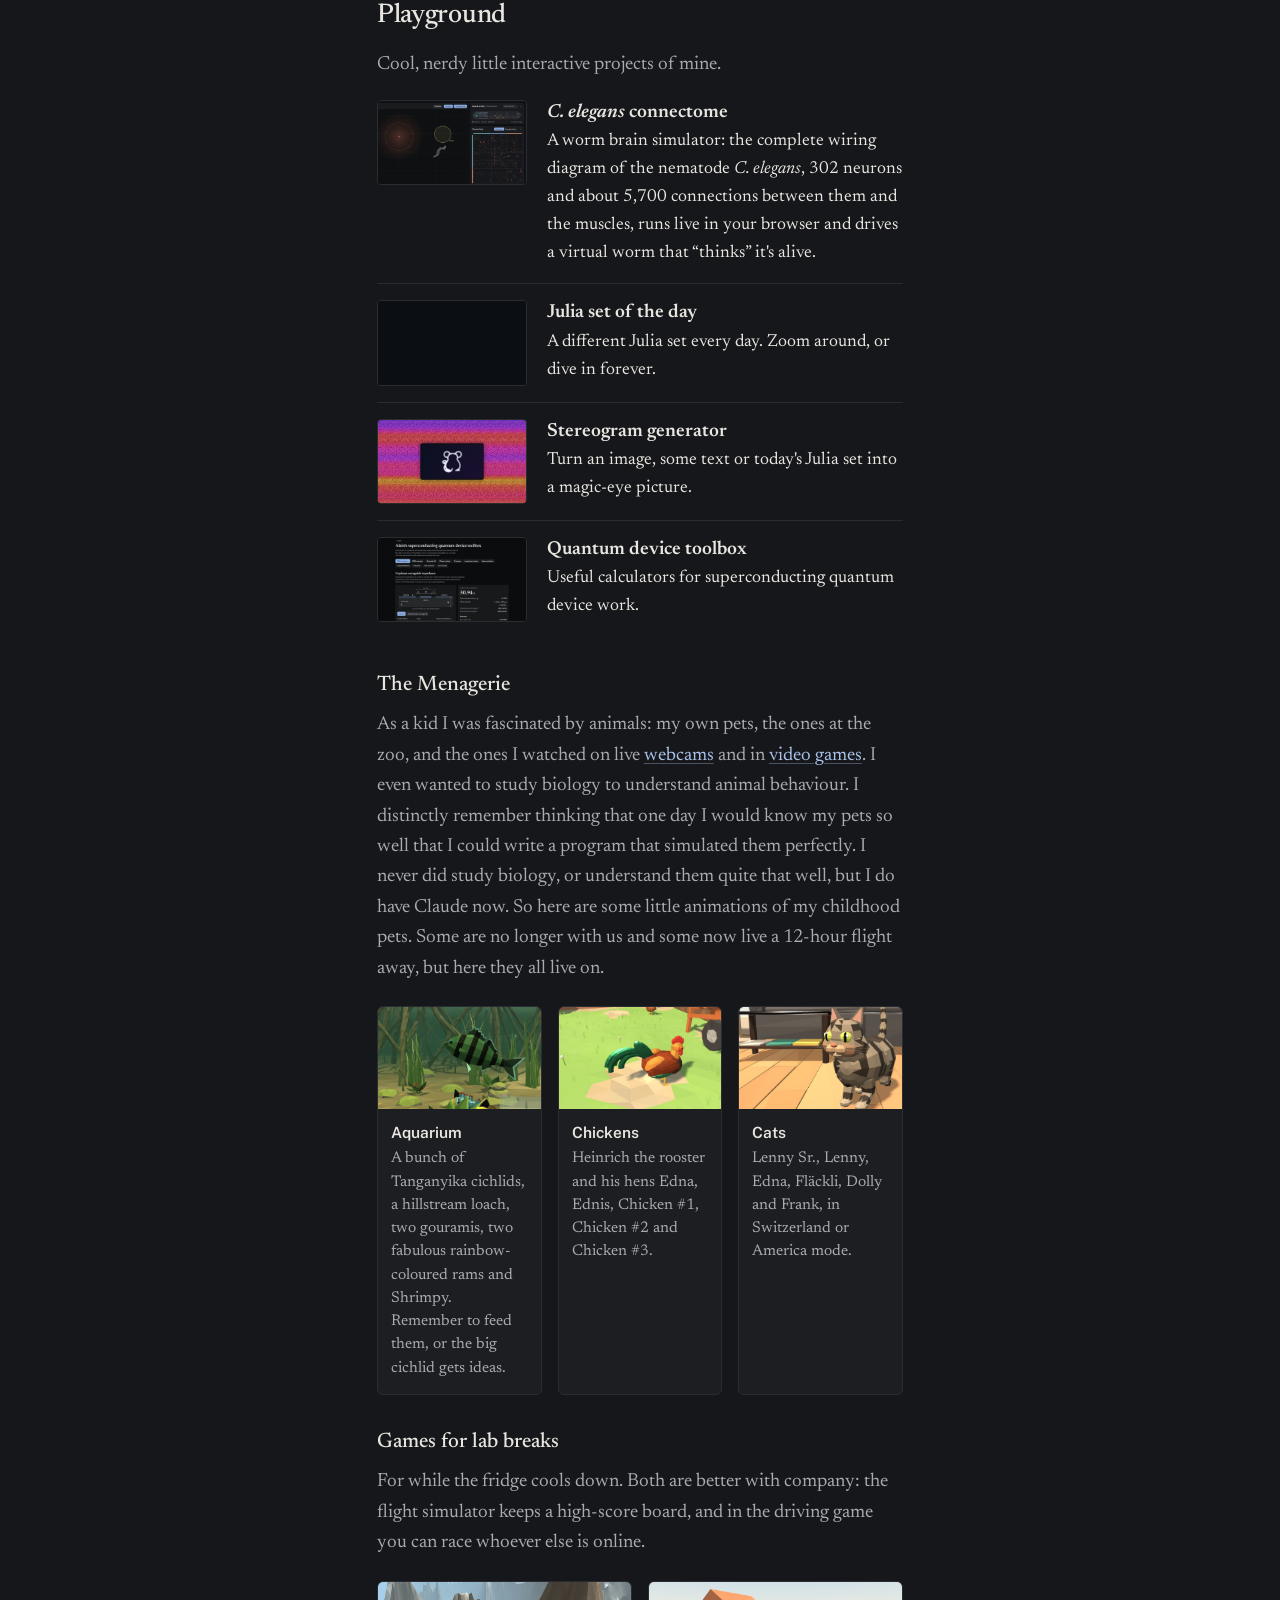
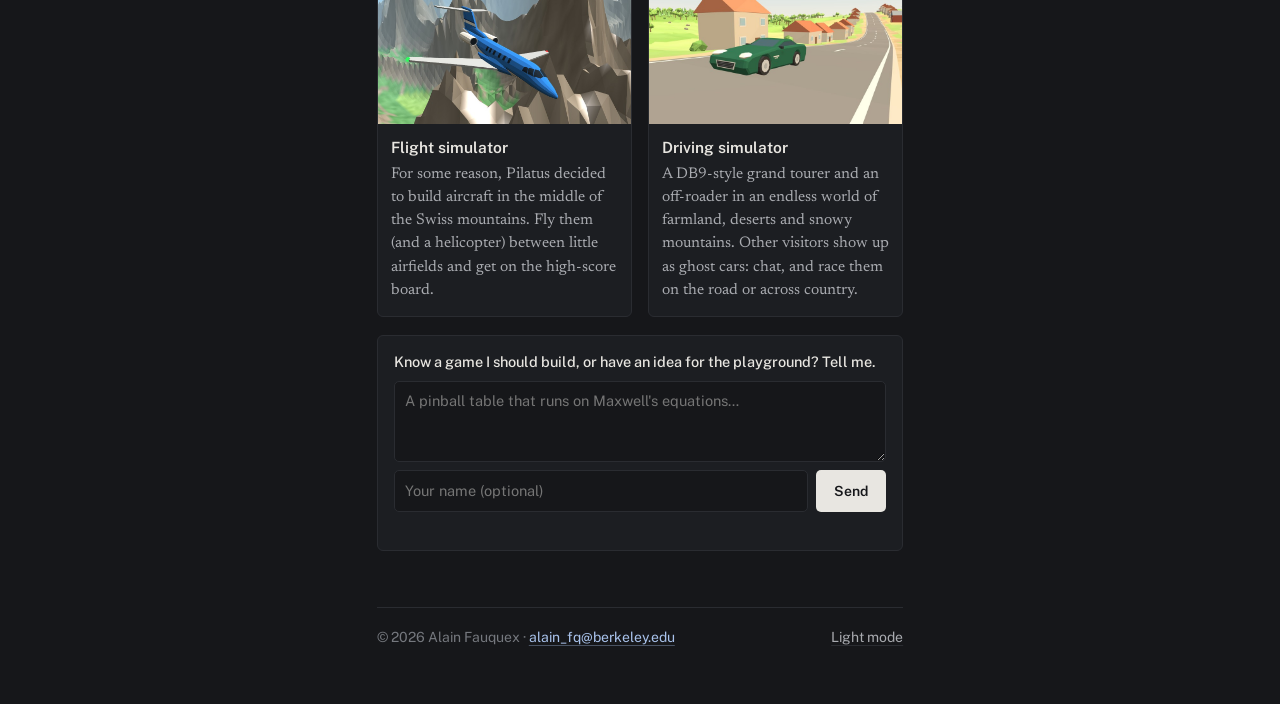
==== commit 75fde6bc: "SQUAT figure: the junction sits where the thin lead meets the wide one The Hf/HfOx/Hf overlap (gold " ====
--- a/index.html
+++ b/index.html
@@ -13,7 +13,7 @@
   <script src="assets/site.js?v=20261123a"></script>
   <script src="assets/julia-day.js?v=20261122k"></script>
   <script src="assets/previews.js?v=20261124a" defer></script>
-  <script src="assets/squat.js?v=20261127b" defer></script>
+  <script src="assets/squat.js?v=20261127c" defer></script>
 </head>
 <body>
 <div class="layout">
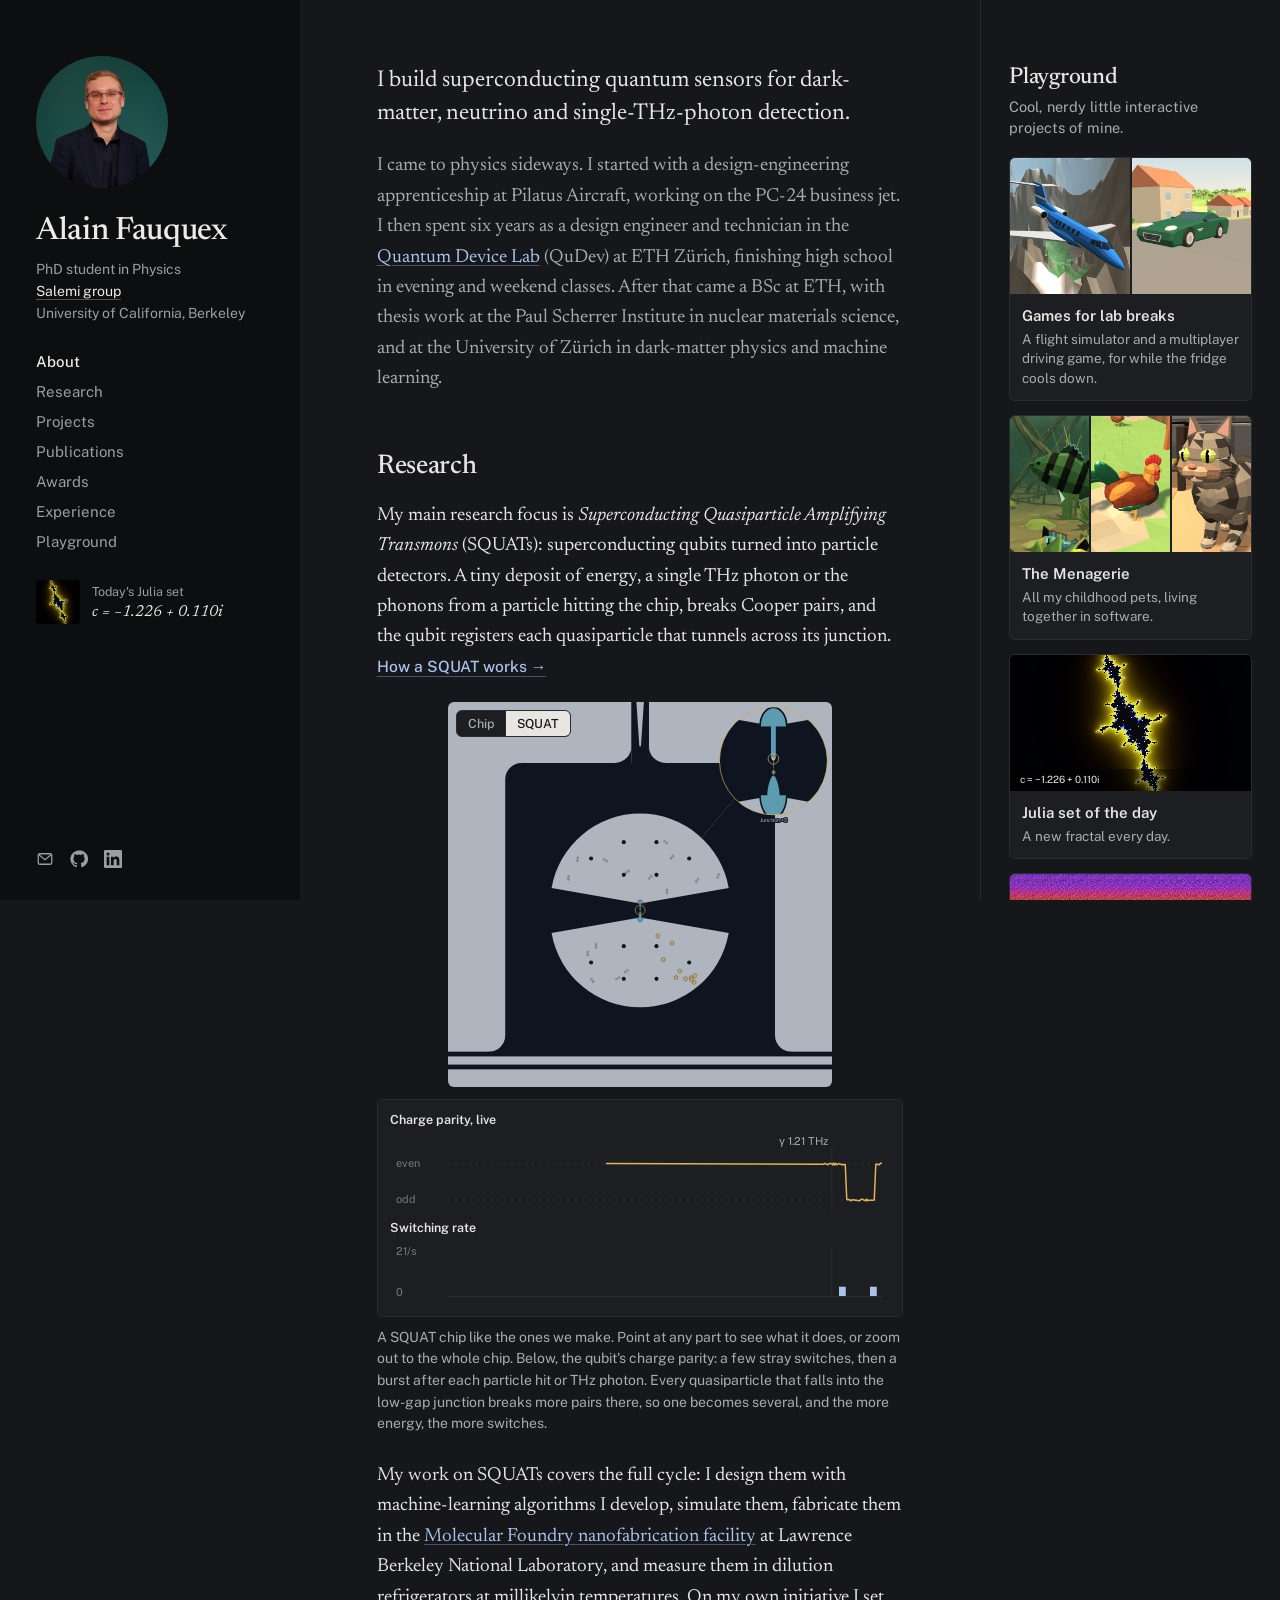
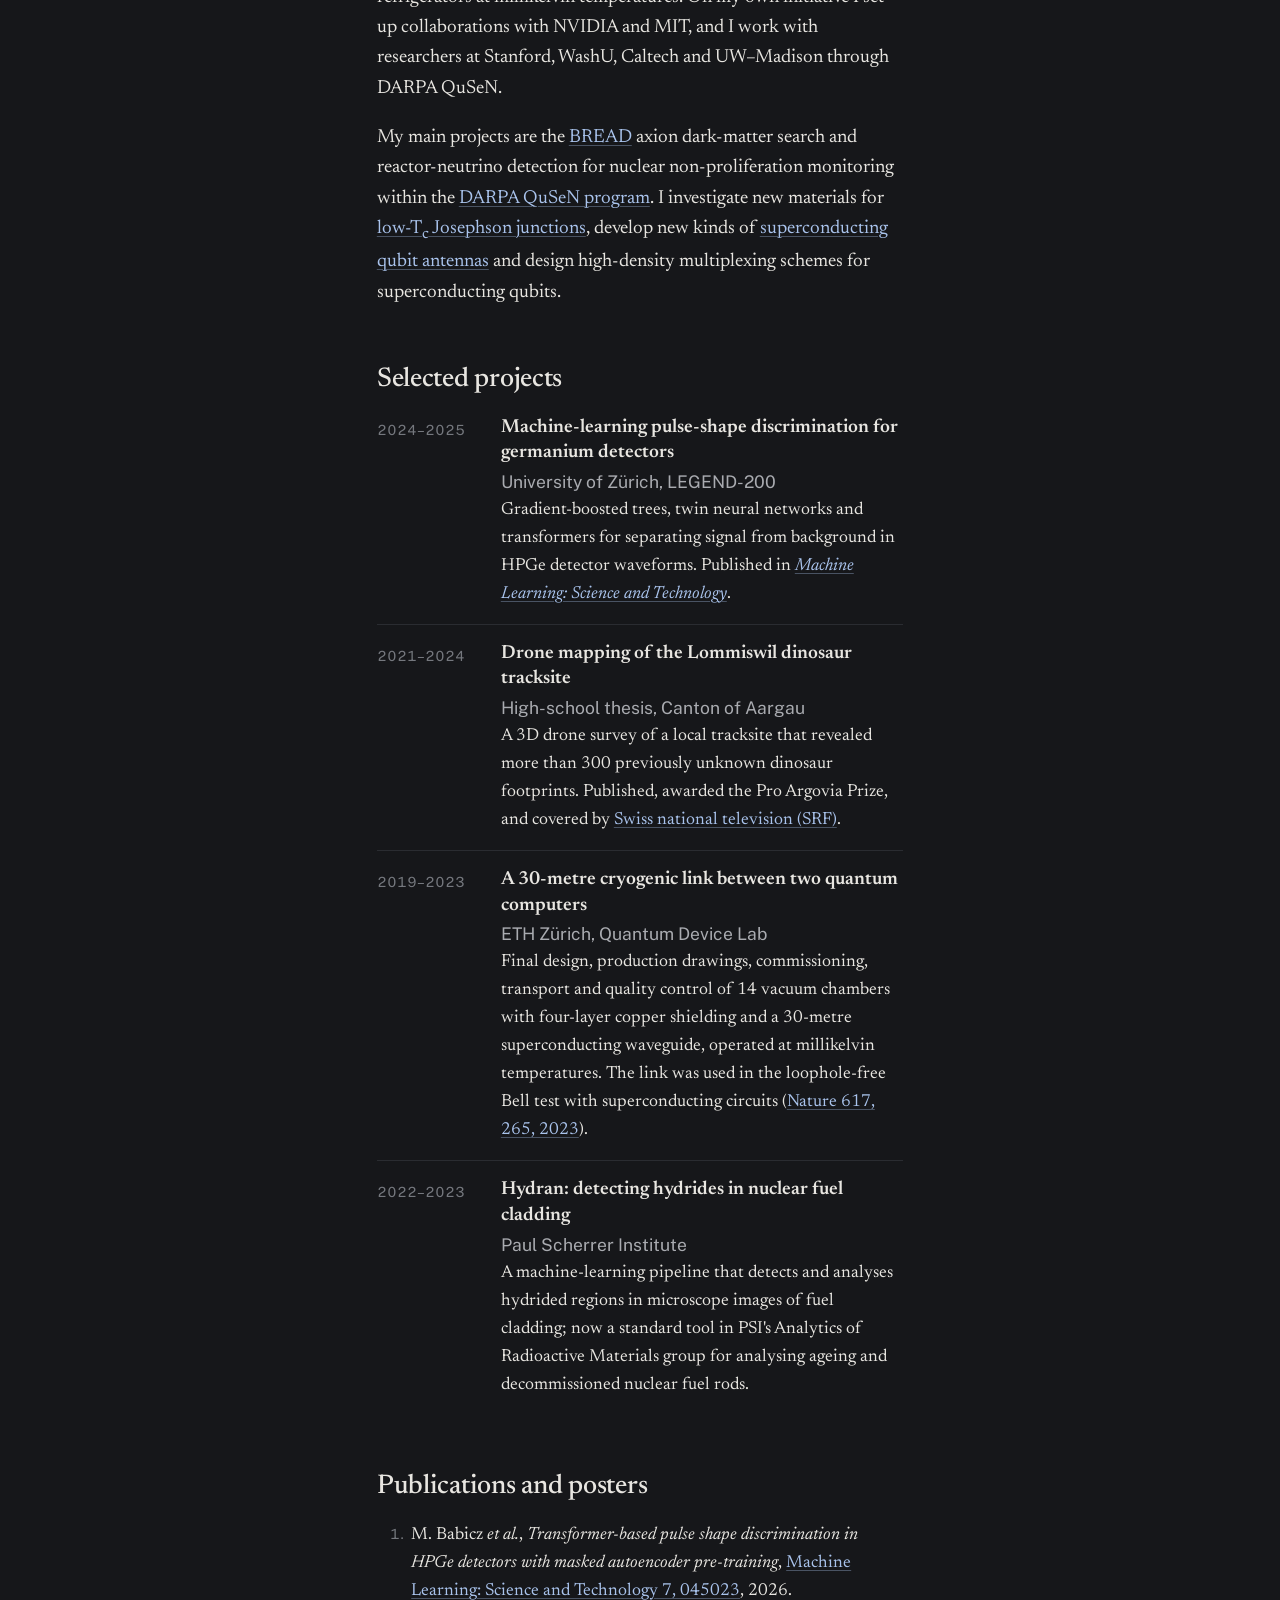
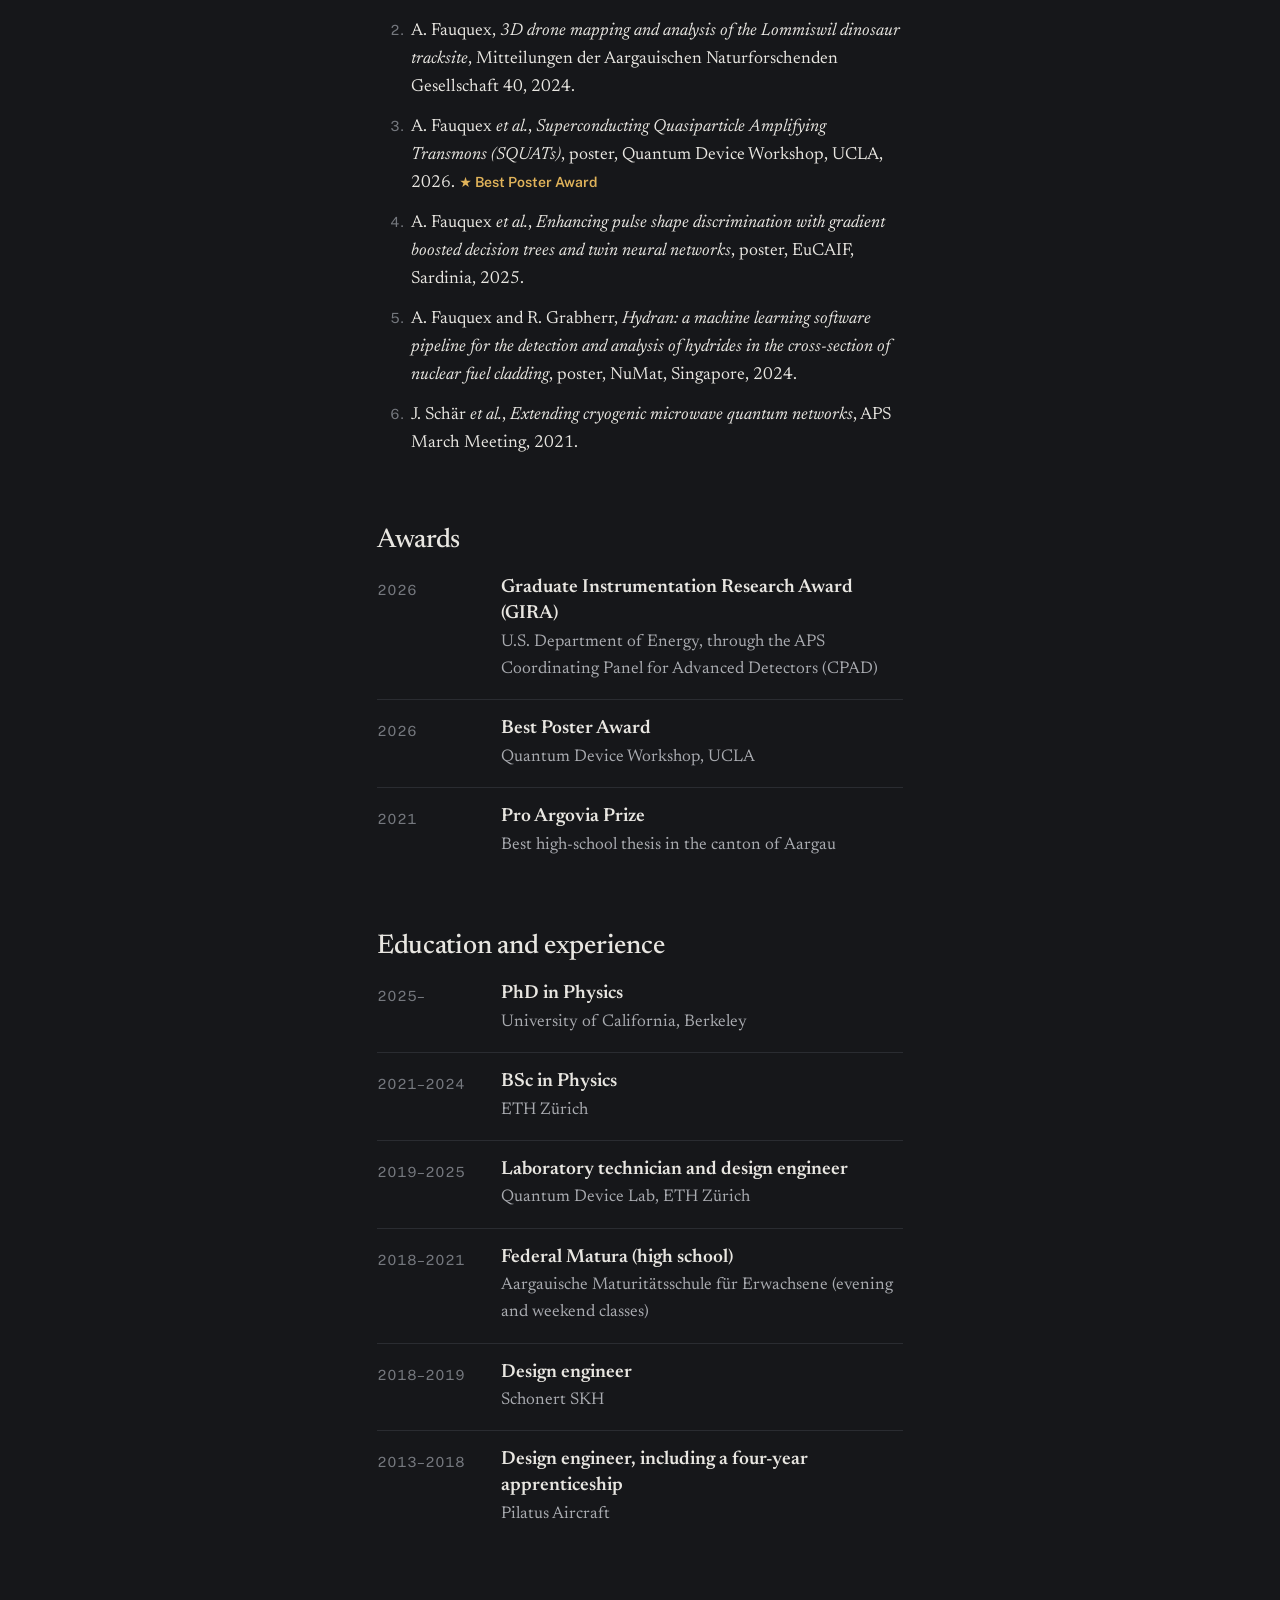
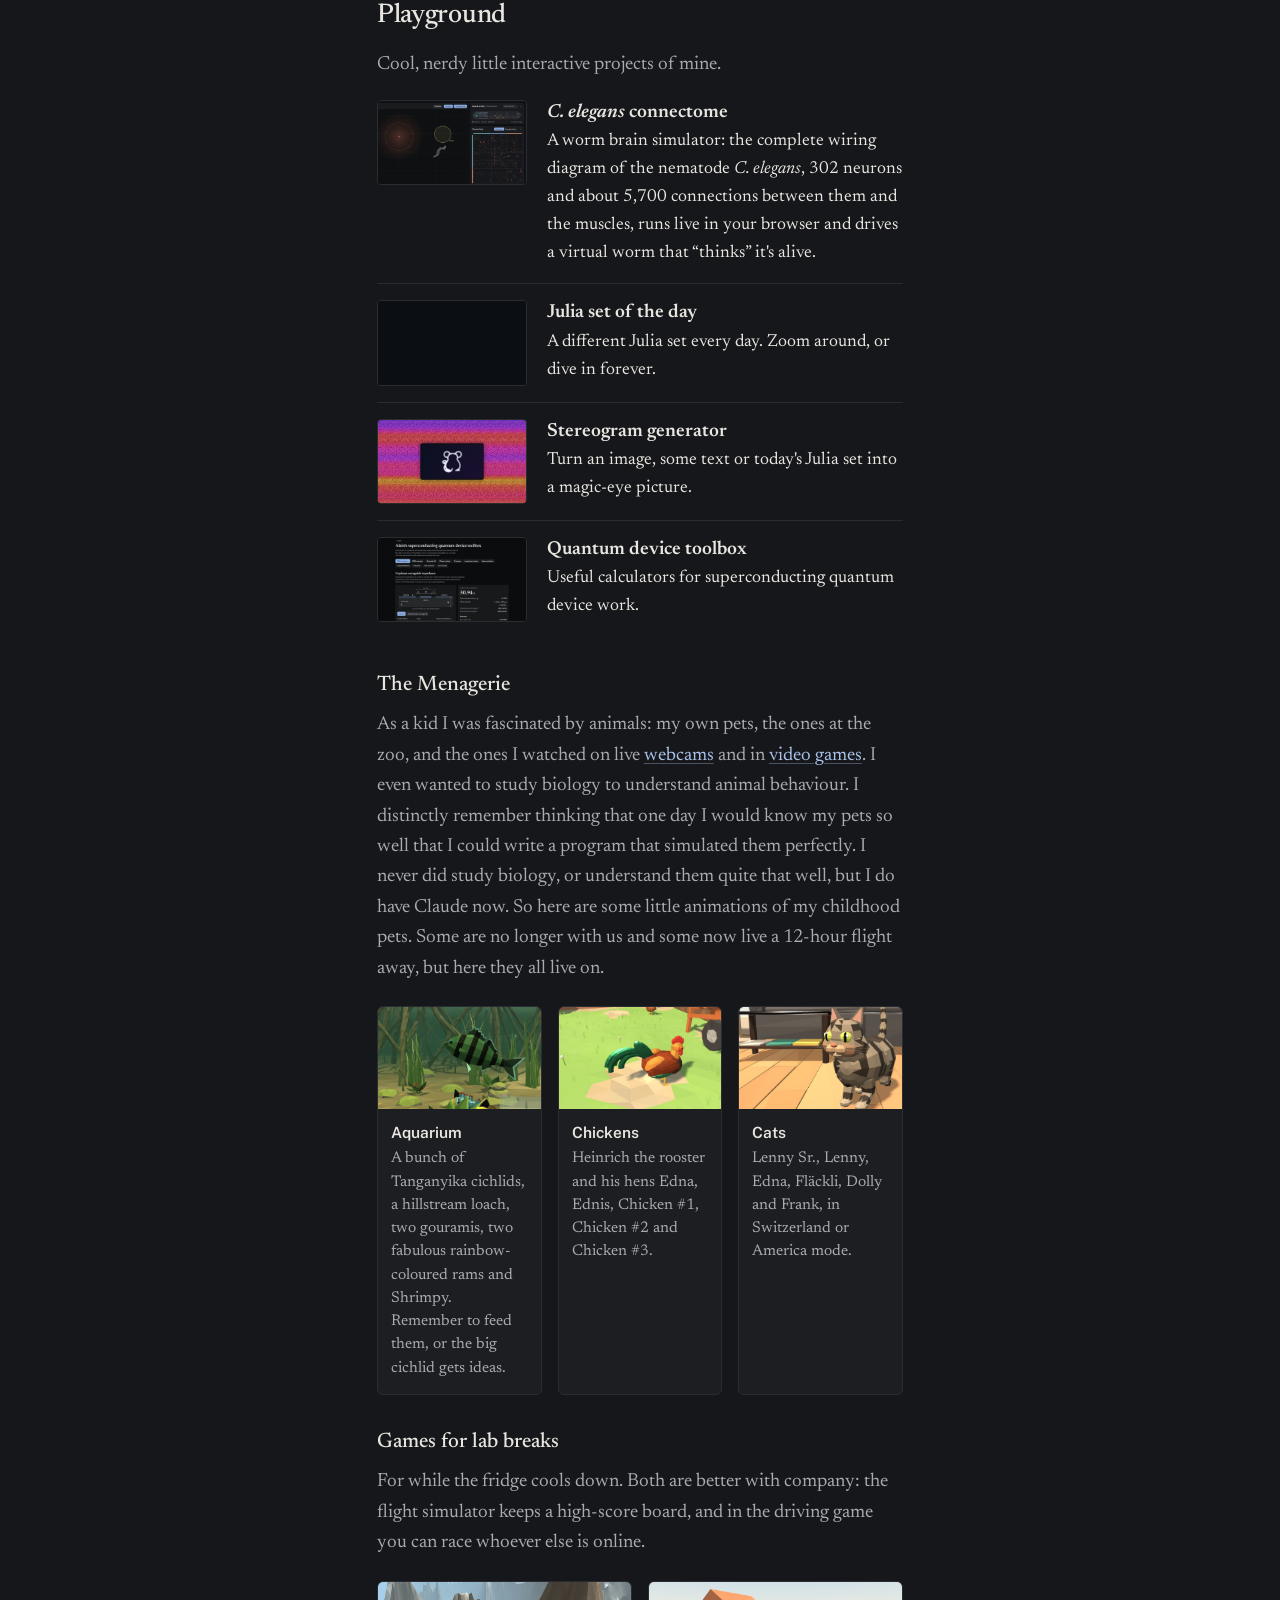
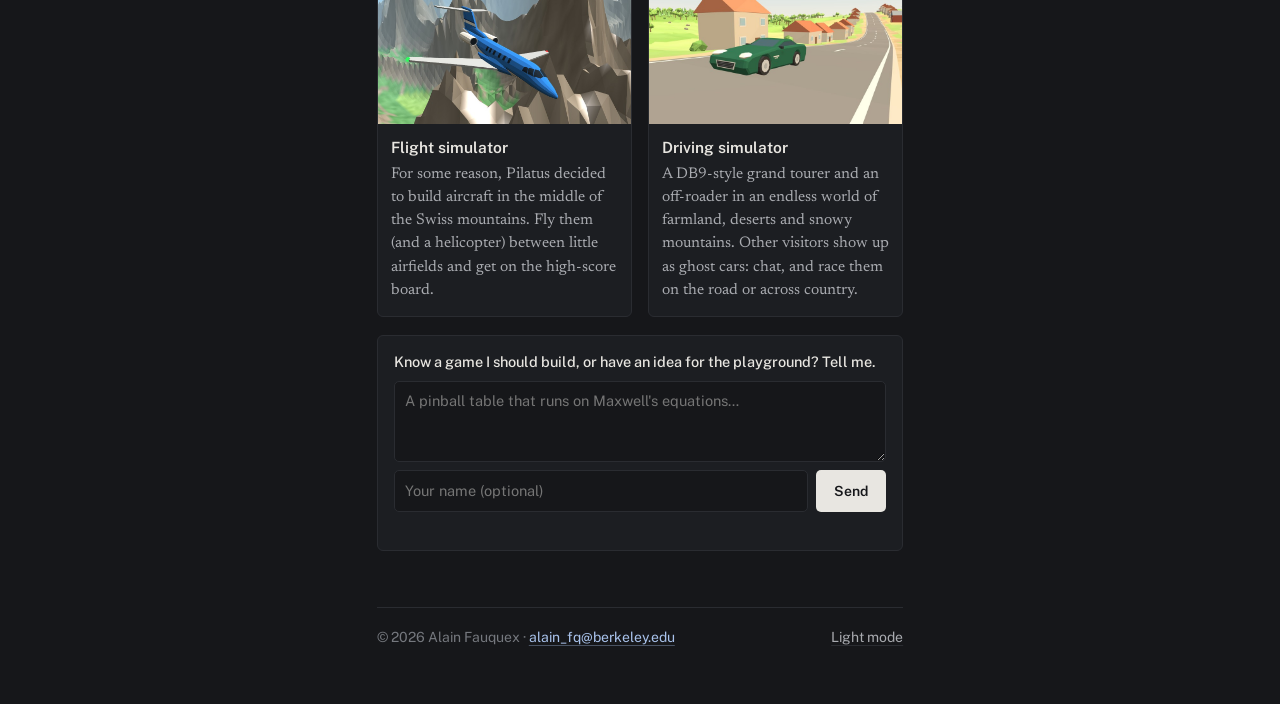
==== commit b64adc88: "SQUATs: figure on the explainer page, galaxy, shorter hover texts - Home page: the switches-per-burs" ====
--- a/index.html
+++ b/index.html
@@ -9,11 +9,11 @@
   <link rel="preconnect" href="https://fonts.googleapis.com">
   <link rel="preconnect" href="https://fonts.gstatic.com" crossorigin>
   <link href="https://fonts.googleapis.com/css2?family=Newsreader:ital,opsz,wght@0,6..72,400;0,6..72,500;0,6..72,600;1,6..72,400&family=Public+Sans:wght@400;500;600&display=swap" rel="stylesheet">
-  <link rel="stylesheet" href="assets/style.css?v=20261127a">
+  <link rel="stylesheet" href="assets/style.css?v=20261127b">
   <script src="assets/site.js?v=20261123a"></script>
   <script src="assets/julia-day.js?v=20261122k"></script>
   <script src="assets/previews.js?v=20261124a" defer></script>
-  <script src="assets/squat.js?v=20261127c" defer></script>
+  <script src="assets/squat.js?v=20261127e" defer></script>
 </head>
 <body>
 <div class="layout">
@@ -69,17 +69,12 @@
           <div class="sq-zoom" role="group" aria-label="Zoom"><button type="button" data-view="chip">Chip</button><button type="button" data-view="squat" class="on">SQUAT</button></div>
           <p class="sq-hint" hidden>Click a SQUAT to zoom in</p>
         </div>
-        <div class="sq-panel sq-tracebox">
+        <div class="sq-panel sq-tracebox solo">
           <div class="sq-traces">
             <div class="sq-head">Charge parity, live</div>
             <div class="sq-trace"><canvas aria-hidden="true"></canvas></div>
             <div class="sq-head">Switching rate</div>
             <div class="sq-rate"><canvas aria-hidden="true"></canvas></div>
-          </div>
-          <div>
-            <div class="sq-head">Switches per burst</div>
-            <div class="sq-key"><i style="background:var(--gold)"></i>phonon hit<i style="background:var(--accent)"></i>THz photon</div>
-            <div class="sq-scatter"><canvas aria-hidden="true"></canvas></div>
           </div>
         </div>
         <figcaption>A SQUAT chip like the ones we make. Point at any part to see what it does, or zoom out to the whole chip. Below, the qubit's charge parity: a few stray switches, then a burst after each particle hit or THz photon. Every quasiparticle that falls into the low-gap junction breaks more pairs there, so one becomes several, and the more energy, the more switches.</figcaption>
--- a/assets/style.css
+++ b/assets/style.css
@@ -179,6 +179,7 @@
 .sq-head { font-size: 12.5px; font-weight: 600; color: var(--ink); margin-bottom: 4px; }
 .sq-tracebox { margin: 12px 0 0; display: grid; grid-template-columns: minmax(0, 1fr) 230px; gap: 4px 16px; }
 .sq-tracebox .sq-traces { min-width: 0; }
+.sq-tracebox.solo { grid-template-columns: 1fr; }
 .sq-trace { height: 78px; }
 .sq-rate { height: 58px; }
 .sq-scatter { height: 150px; }
